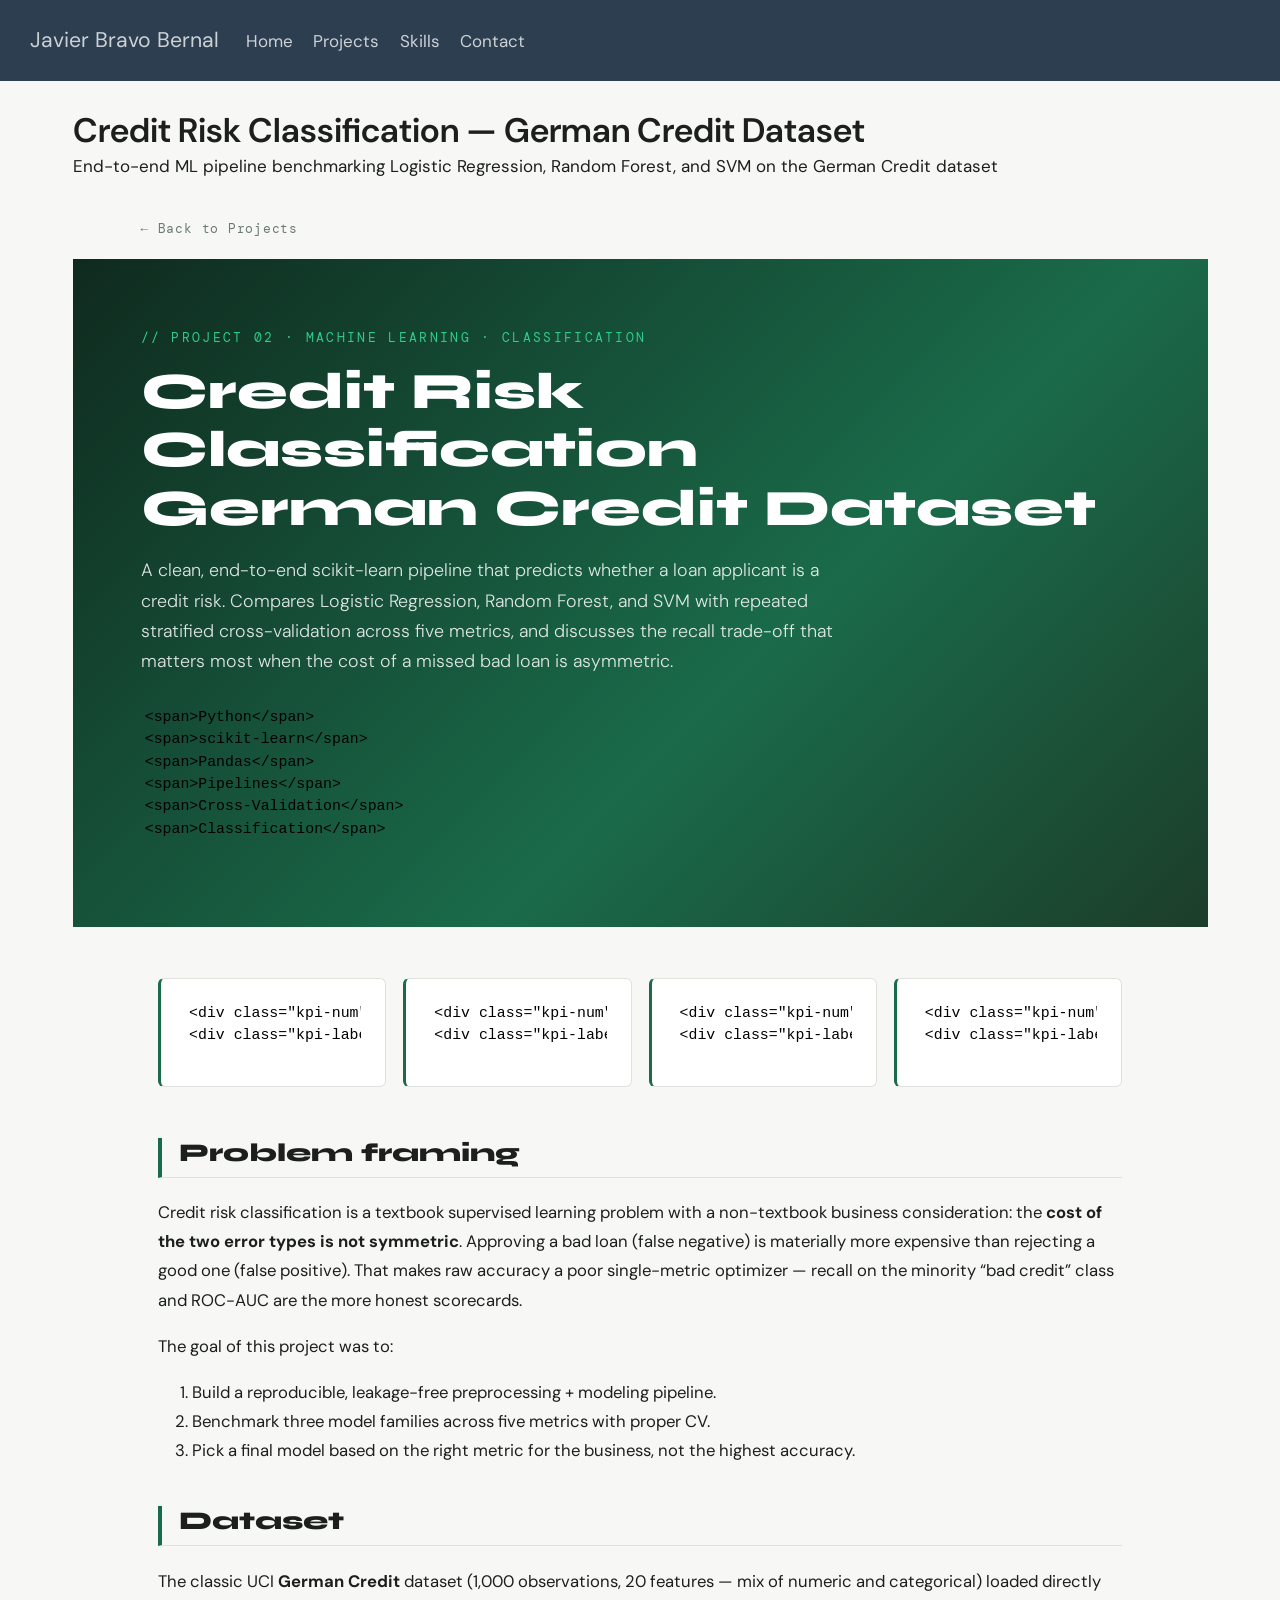
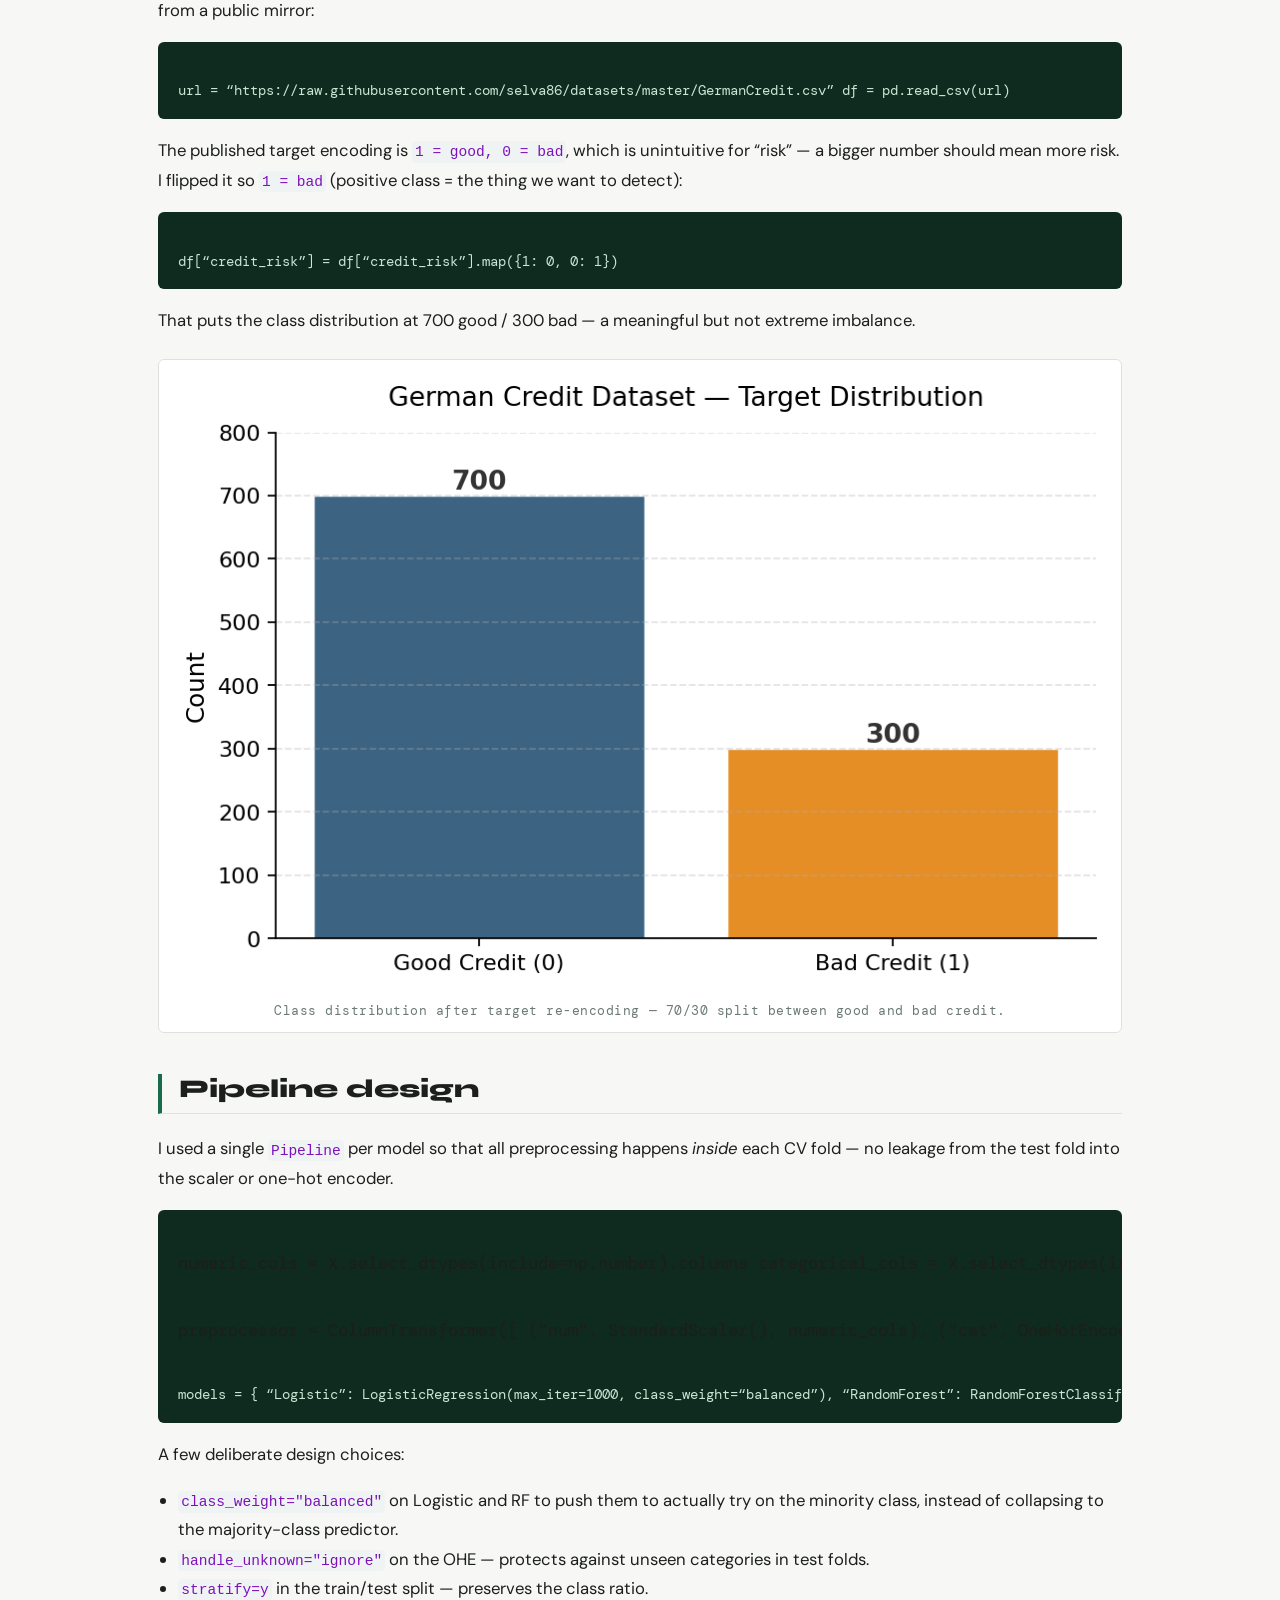
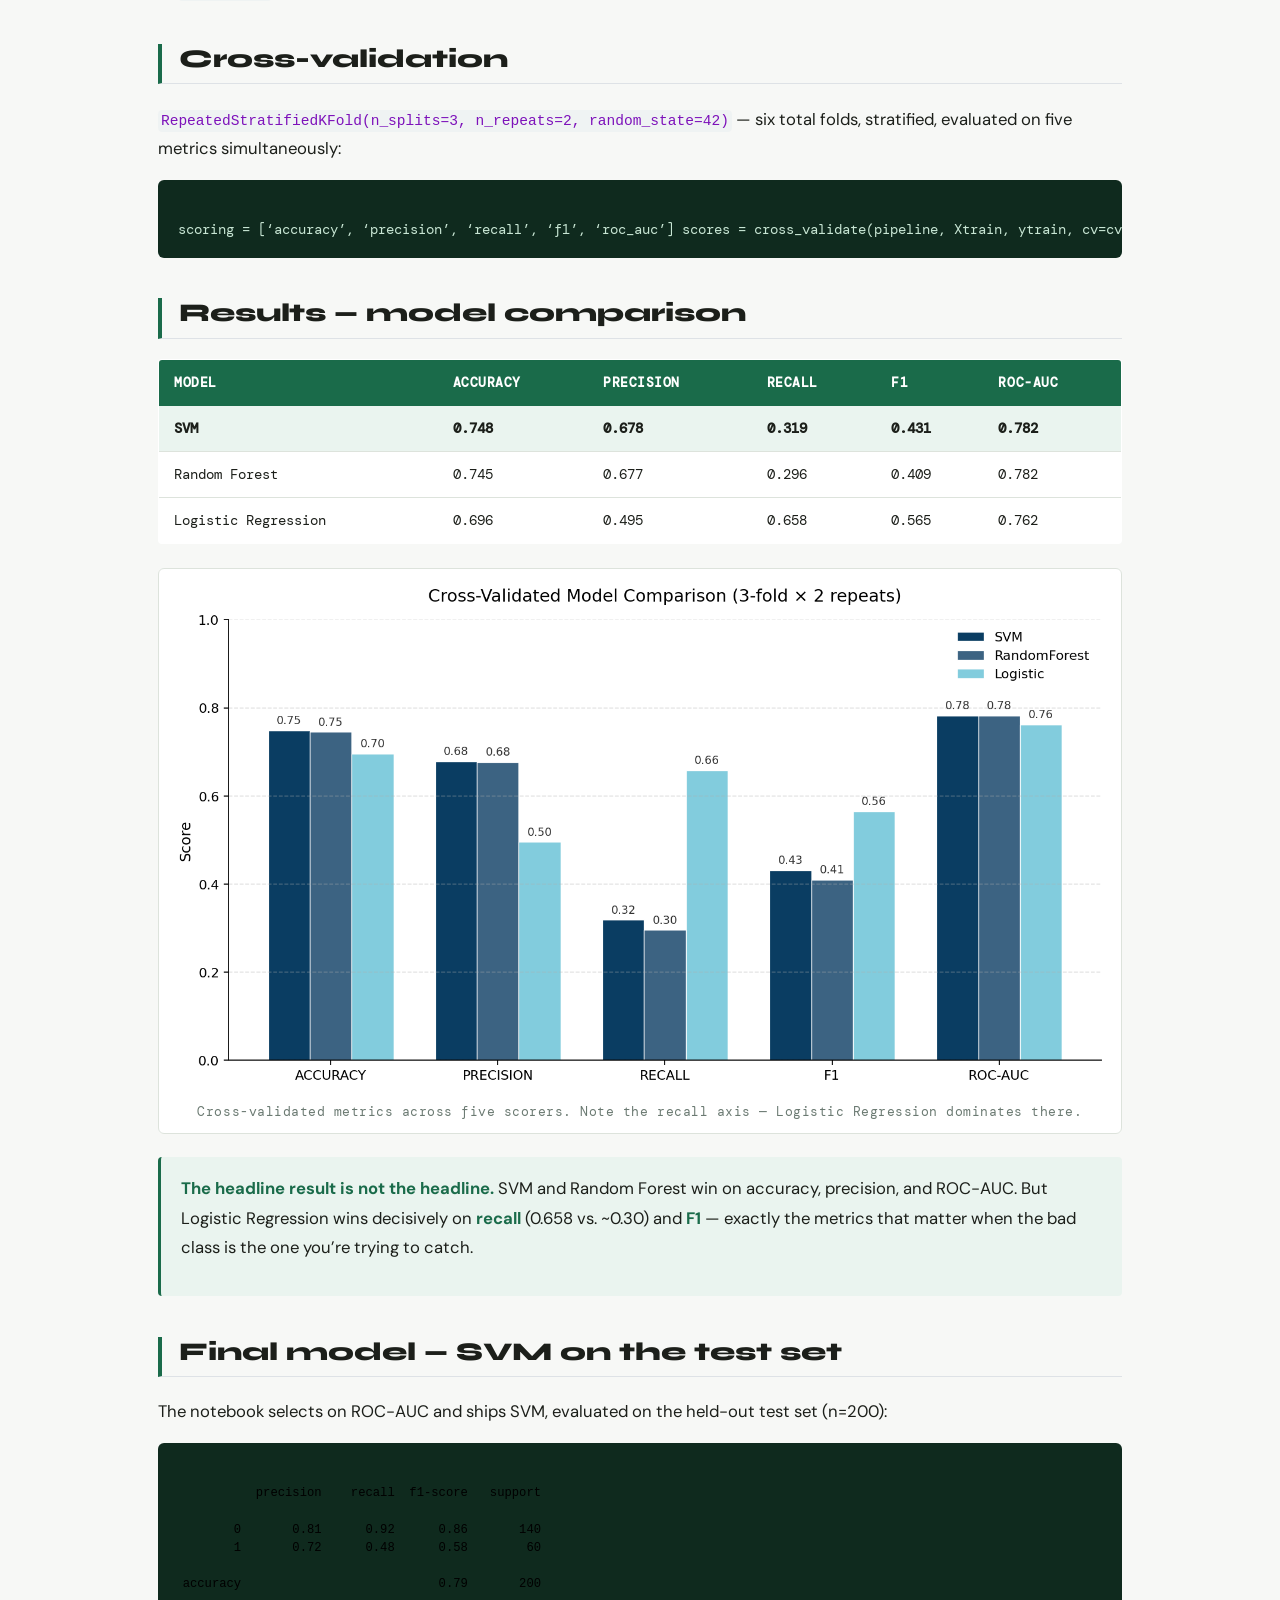
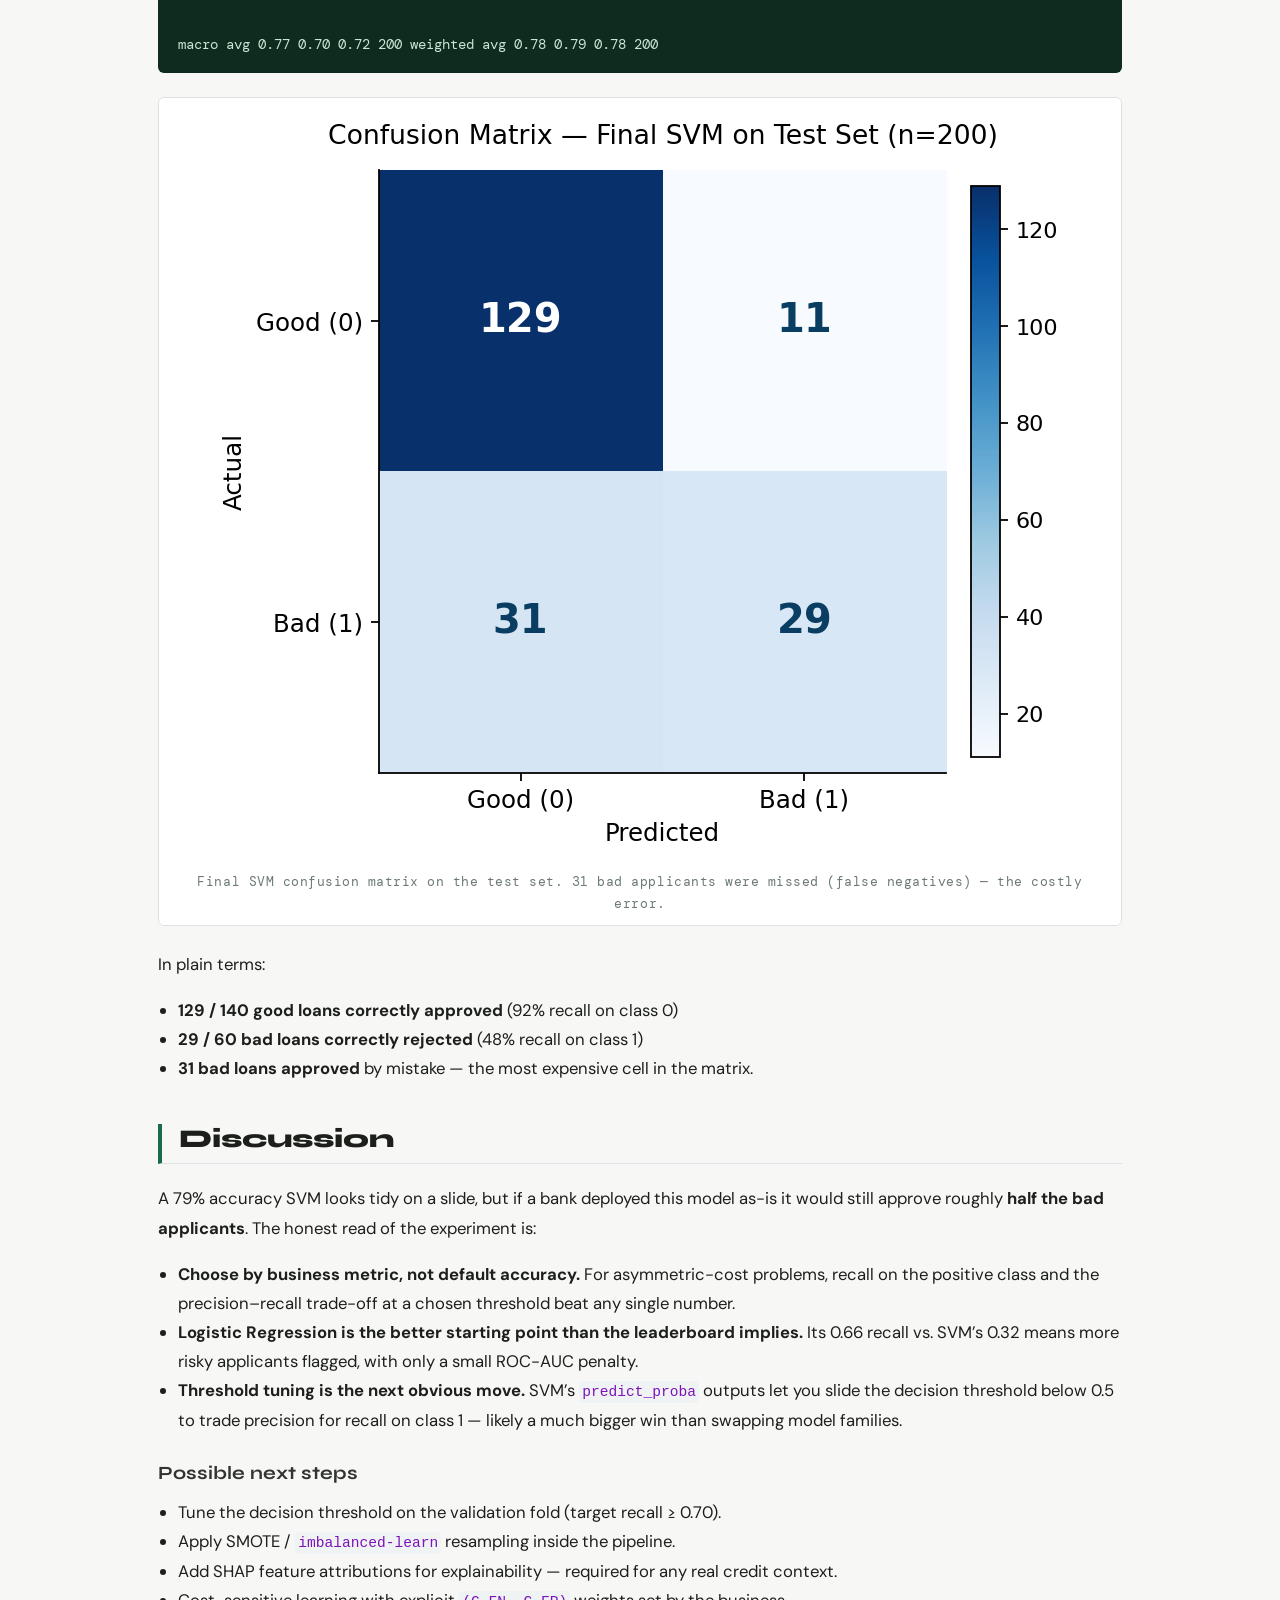
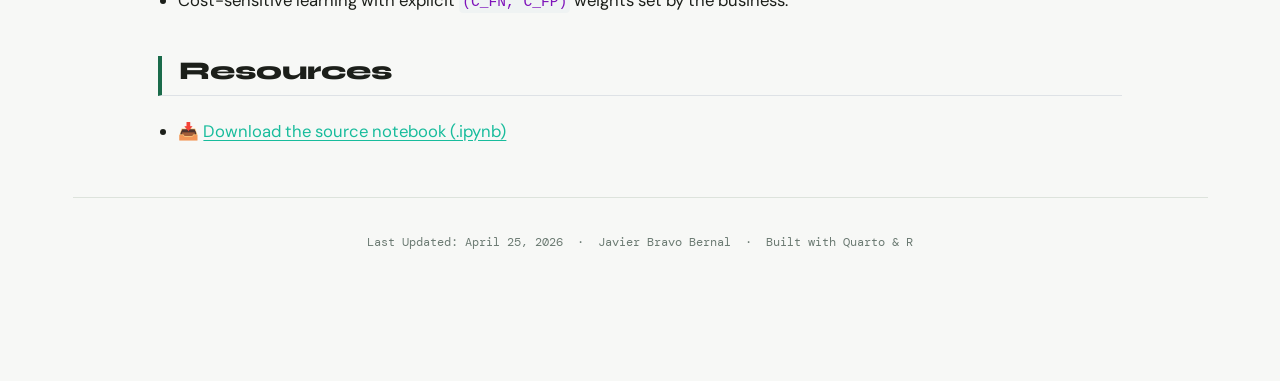
==== docs/projects/credit-risk.html @ 08c863a7 "rendering" ====
<!DOCTYPE html>
<html xmlns="http://www.w3.org/1999/xhtml" lang="en" xml:lang="en"><head>

<meta charset="utf-8">
<meta name="generator" content="quarto-1.8.27">

<meta name="viewport" content="width=device-width, initial-scale=1.0, user-scalable=yes">

<meta name="description" content="End-to-end ML pipeline benchmarking Logistic Regression, Random Forest, and SVM on the German Credit dataset">

<title>Credit Risk Classification — German Credit Dataset – Javier Bravo Bernal</title>
<style>
code{white-space: pre-wrap;}
span.smallcaps{font-variant: small-caps;}
div.columns{display: flex; gap: min(4vw, 1.5em);}
div.column{flex: auto; overflow-x: auto;}
div.hanging-indent{margin-left: 1.5em; text-indent: -1.5em;}
ul.task-list{list-style: none;}
ul.task-list li input[type="checkbox"] {
  width: 0.8em;
  margin: 0 0.8em 0.2em -1em; /* quarto-specific, see https://github.com/quarto-dev/quarto-cli/issues/4556 */ 
  vertical-align: middle;
}
</style>


<script src="../site_libs/quarto-nav/quarto-nav.js"></script>
<script src="../site_libs/quarto-nav/headroom.min.js"></script>
<script src="../site_libs/clipboard/clipboard.min.js"></script>
<script src="../site_libs/quarto-search/autocomplete.umd.js"></script>
<script src="../site_libs/quarto-search/fuse.min.js"></script>
<script src="../site_libs/quarto-search/quarto-search.js"></script>
<meta name="quarto:offset" content="../">
<script src="../site_libs/quarto-html/quarto.js" type="module"></script>
<script src="../site_libs/quarto-html/tabsets/tabsets.js" type="module"></script>
<script src="../site_libs/quarto-html/axe/axe-check.js" type="module"></script>
<script src="../site_libs/quarto-html/popper.min.js"></script>
<script src="../site_libs/quarto-html/tippy.umd.min.js"></script>
<script src="../site_libs/quarto-html/anchor.min.js"></script>
<link href="../site_libs/quarto-html/tippy.css" rel="stylesheet">
<link href="../site_libs/quarto-html/quarto-syntax-highlighting-ed96de9b727972fe78a7b5d16c58bf87.css" rel="stylesheet" id="quarto-text-highlighting-styles">
<script src="../site_libs/bootstrap/bootstrap.min.js"></script>
<link href="../site_libs/bootstrap/bootstrap-icons.css" rel="stylesheet">
<link href="../site_libs/bootstrap/bootstrap-f59cc608e70ce16b384b3e6fc30ca698.min.css" rel="stylesheet" append-hash="true" id="quarto-bootstrap" data-mode="light">
<script id="quarto-search-options" type="application/json">{
  "location": "navbar",
  "copy-button": false,
  "collapse-after": 3,
  "panel-placement": "end",
  "type": "overlay",
  "limit": 50,
  "keyboard-shortcut": [
    "f",
    "/",
    "s"
  ],
  "show-item-context": false,
  "language": {
    "search-no-results-text": "No results",
    "search-matching-documents-text": "matching documents",
    "search-copy-link-title": "Copy link to search",
    "search-hide-matches-text": "Hide additional matches",
    "search-more-match-text": "more match in this document",
    "search-more-matches-text": "more matches in this document",
    "search-clear-button-title": "Clear",
    "search-text-placeholder": "",
    "search-detached-cancel-button-title": "Cancel",
    "search-submit-button-title": "Submit",
    "search-label": "Search"
  }
}</script>


<link rel="stylesheet" href="../styles.css">
</head>

<body class="nav-fixed quarto-light">

<div id="quarto-search-results"></div>
  <header id="quarto-header" class="headroom fixed-top">
    <nav class="navbar navbar-expand-lg " data-bs-theme="dark">
      <div class="navbar-container container-fluid">
      <div class="navbar-brand-container mx-auto">
    <a class="navbar-brand" href="../index.html">
    <span class="navbar-title">Javier Bravo Bernal</span>
    </a>
  </div>
          <button class="navbar-toggler" type="button" data-bs-toggle="collapse" data-bs-target="#navbarCollapse" aria-controls="navbarCollapse" role="menu" aria-expanded="false" aria-label="Toggle navigation" onclick="if (window.quartoToggleHeadroom) { window.quartoToggleHeadroom(); }">
  <span class="navbar-toggler-icon"></span>
</button>
          <div class="collapse navbar-collapse" id="navbarCollapse">
            <ul class="navbar-nav navbar-nav-scroll me-auto">
  <li class="nav-item">
    <a class="nav-link" href="../index.html"> 
<span class="menu-text">Home</span></a>
  </li>  
  <li class="nav-item">
    <a class="nav-link" href="../index.html#projects"> 
<span class="menu-text">Projects</span></a>
  </li>  
  <li class="nav-item">
    <a class="nav-link" href="../index.html#skills"> 
<span class="menu-text">Skills</span></a>
  </li>  
  <li class="nav-item">
    <a class="nav-link" href="../index.html#contact"> 
<span class="menu-text">Contact</span></a>
  </li>  
</ul>
          </div> <!-- /navcollapse -->
            <div class="quarto-navbar-tools">
</div>
      </div> <!-- /container-fluid -->
    </nav>
</header>
<!-- content -->
<div id="quarto-content" class="quarto-container page-columns page-rows-contents page-layout-full page-navbar">
<!-- sidebar -->
<!-- margin-sidebar -->
    <div id="quarto-margin-sidebar" class="sidebar margin-sidebar zindex-bottom">
        
    </div>
<!-- main -->
<main class="content column-page" id="quarto-document-content">

<header id="title-block-header" class="quarto-title-block default">
<div class="quarto-title">
<h1 class="title">Credit Risk Classification — German Credit Dataset</h1>
</div>

<div>
  <div class="description">
    End-to-end ML pipeline benchmarking Logistic Regression, Random Forest, and SVM on the German Credit dataset
  </div>
</div>


<div class="quarto-title-meta column-page">

    
  
    
  </div>
  


</header>


<p><a href="../index.html#projects" class="proj-back">← Back to Projects</a></p>
<div class="proj-hero">
<div class="proj-tag">
// Project 02 · Machine Learning · Classification
</div>
<h1>
Credit Risk Classification<br>German Credit Dataset
</h1>
<p class="proj-lede">
A clean, end-to-end scikit-learn pipeline that predicts whether a loan applicant is a credit risk. Compares Logistic Regression, Random Forest, and SVM with repeated stratified cross-validation across five metrics, and discusses the recall trade-off that matters most when the cost of a missed bad loan is asymmetric.
</p>
<div class="proj-tags">
<pre><code>&lt;span&gt;Python&lt;/span&gt;
&lt;span&gt;scikit-learn&lt;/span&gt;
&lt;span&gt;Pandas&lt;/span&gt;
&lt;span&gt;Pipelines&lt;/span&gt;
&lt;span&gt;Cross-Validation&lt;/span&gt;
&lt;span&gt;Classification&lt;/span&gt;</code></pre>
</div>
</div>
<div class="kpi-row">
<div class="kpi-card">
<pre><code>&lt;div class="kpi-num"&gt;1,000&lt;/div&gt;
&lt;div class="kpi-label"&gt;Loan applications · 70/30 class split&lt;/div&gt;</code></pre>
</div>
<div class="kpi-card">
<pre><code>&lt;div class="kpi-num"&gt;3&lt;/div&gt;
&lt;div class="kpi-label"&gt;Models benchmarked end-to-end&lt;/div&gt;</code></pre>
</div>
<div class="kpi-card">
<pre><code>&lt;div class="kpi-num"&gt;0.782&lt;/div&gt;
&lt;div class="kpi-label"&gt;Best CV ROC-AUC (SVM)&lt;/div&gt;</code></pre>
</div>
<div class="kpi-card">
<pre><code>&lt;div class="kpi-num"&gt;79%&lt;/div&gt;
&lt;div class="kpi-label"&gt;Final test accuracy&lt;/div&gt;</code></pre>
</div>
</div>
<div class="proj-section">
<section id="problem-framing" class="level2">
<h2 class="anchored" data-anchor-id="problem-framing">Problem framing</h2>
<p>Credit risk classification is a textbook supervised learning problem with a non-textbook business consideration: the <strong>cost of the two error types is not symmetric</strong>. Approving a bad loan (false negative) is materially more expensive than rejecting a good one (false positive). That makes raw accuracy a poor single-metric optimizer — recall on the minority “bad credit” class and ROC-AUC are the more honest scorecards.</p>
<p>The goal of this project was to:</p>
<ol type="1">
<li>Build a reproducible, leakage-free preprocessing + modeling pipeline.</li>
<li>Benchmark three model families across five metrics with proper CV.</li>
<li>Pick a final model based on the right metric for the business, not the highest accuracy.</li>
</ol>
</section>
<section id="dataset" class="level2">
<h2 class="anchored" data-anchor-id="dataset">Dataset</h2>
<p>The classic UCI <strong>German Credit</strong> dataset (1,000 observations, 20 features — mix of numeric and categorical) loaded directly from a public mirror:</p>
<div class="code-block">
url = “https://raw.githubusercontent.com/selva86/datasets/master/GermanCredit.csv” df = pd.read_csv(url)
</div>
<p>The published target encoding is <code>1 = good, 0 = bad</code>, which is unintuitive for “risk” — a bigger number should mean more risk. I flipped it so <code>1 = bad</code> (positive class = the thing we want to detect):</p>
<div class="code-block">
df[“credit_risk”] = df[“credit_risk”].map({1: 0, 0: 1})
</div>
<p>That puts the class distribution at 700 good / 300 bad — a meaningful but not extreme imbalance.</p>
<figure class="slide-figure figure">
<img src="assets/credit-risk/target_distribution.png" alt="Target distribution" class="figure-img">
<figcaption>
Class distribution after target re-encoding — 70/30 split between good and bad credit.
</figcaption>
</figure>
</section>
<section id="pipeline-design" class="level2">
<h2 class="anchored" data-anchor-id="pipeline-design">Pipeline design</h2>
<p>I used a single <code>Pipeline</code> per model so that all preprocessing happens <em>inside</em> each CV fold — no leakage from the test fold into the scaler or one-hot encoder.</p>
<div class="code-block">
<p>numeric_cols = X.select_dtypes(include=np.number).columns categorical_cols = X.select_dtypes(include=“object”).columns</p>
<p>preprocessor = ColumnTransformer([ (“num”, StandardScaler(), numeric_cols), (“cat”, OneHotEncoder(handle_unknown=“ignore”), categorical_cols),])</p>
models = { “Logistic”: LogisticRegression(max_iter=1000, class_weight=“balanced”), “RandomForest”: RandomForestClassifier(n_estimators=100, class_weight=“balanced”), “SVM”: SVC(probability=True), }
</div>
<p>A few deliberate design choices:</p>
<ul>
<li><strong><code>class_weight="balanced"</code></strong> on Logistic and RF to push them to actually try on the minority class, instead of collapsing to the majority-class predictor.</li>
<li><strong><code>handle_unknown="ignore"</code></strong> on the OHE — protects against unseen categories in test folds.</li>
<li><strong><code>stratify=y</code></strong> in the train/test split — preserves the class ratio.</li>
</ul>
</section>
<section id="cross-validation" class="level2">
<h2 class="anchored" data-anchor-id="cross-validation">Cross-validation</h2>
<p><code>RepeatedStratifiedKFold(n_splits=3, n_repeats=2, random_state=42)</code> — six total folds, stratified, evaluated on five metrics simultaneously:</p>
<div class="code-block">
scoring = [‘accuracy’, ‘precision’, ‘recall’, ‘f1’, ‘roc_auc’] scores = cross_validate(pipeline, Xtrain, ytrain, cv=cv, scoring=scoring, n_jobs=-1)
</div>
</section>
<section id="results-model-comparison" class="level2">
<h2 class="anchored" data-anchor-id="results-model-comparison">Results — model comparison</h2>
<table class="results-table">
<thead>
<tr>
<th>
Model
</th>
<th>
Accuracy
</th>
<th>
Precision
</th>
<th>
Recall
</th>
<th>
F1
</th>
<th>
ROC-AUC
</th>
</tr>
</thead>
<tbody>
<tr class="best">
<td>
SVM
</td>
<td>
0.748
</td>
<td>
0.678
</td>
<td>
0.319
</td>
<td>
0.431
</td>
<td>
0.782
</td>
</tr>
<tr>
<td>
Random Forest
</td>
<td>
0.745
</td>
<td>
0.677
</td>
<td>
0.296
</td>
<td>
0.409
</td>
<td>
0.782
</td>
</tr>
<tr>
<td>
Logistic Regression
</td>
<td>
0.696
</td>
<td>
0.495
</td>
<td>
0.658
</td>
<td>
0.565
</td>
<td>
0.762
</td>
</tr>
</tbody>
</table>
<figure class="slide-figure figure">
<img src="assets/credit-risk/model_comparison.png" alt="Model comparison bar chart" class="figure-img">
<figcaption>
Cross-validated metrics across five scorers. Note the recall axis — Logistic Regression dominates there.
</figcaption>
</figure>
<div class="callout-box">
<p><strong>The headline result is not the headline.</strong> SVM and Random Forest win on accuracy, precision, and ROC-AUC. But Logistic Regression wins decisively on <strong>recall</strong> (0.658 vs.&nbsp;~0.30) and <strong>F1</strong> — exactly the metrics that matter when the bad class is the one you’re trying to catch.</p>
</div>
</section>
<section id="final-model-svm-on-the-test-set" class="level2">
<h2 class="anchored" data-anchor-id="final-model-svm-on-the-test-set">Final model — SVM on the test set</h2>
<p>The notebook selects on ROC-AUC and ships SVM, evaluated on the held-out test set (n=200):</p>
<div class="code-block">
<pre><code>          precision    recall  f1-score   support

       0       0.81      0.92      0.86       140
       1       0.72      0.48      0.58        60

accuracy                           0.79       200</code></pre>
macro avg 0.77 0.70 0.72 200 weighted avg 0.78 0.79 0.78 200
</div>
<figure class="slide-figure figure">
<img src="assets/credit-risk/confusion_matrix.png" alt="Confusion matrix for SVM final model" class="figure-img">
<figcaption>
Final SVM confusion matrix on the test set. 31 bad applicants were missed (false negatives) — the costly error.
</figcaption>
</figure>
<p>In plain terms:</p>
<ul>
<li><strong>129 / 140 good loans correctly approved</strong> (92% recall on class 0)</li>
<li><strong>29 / 60 bad loans correctly rejected</strong> (48% recall on class 1)</li>
<li><strong>31 bad loans approved</strong> by mistake — the most expensive cell in the matrix.</li>
</ul>
</section>
<section id="discussion" class="level2">
<h2 class="anchored" data-anchor-id="discussion">Discussion</h2>
<p>A 79% accuracy SVM looks tidy on a slide, but if a bank deployed this model as-is it would still approve roughly <strong>half the bad applicants</strong>. The honest read of the experiment is:</p>
<ul>
<li><strong>Choose by business metric, not default accuracy.</strong> For asymmetric-cost problems, recall on the positive class and the precision–recall trade-off at a chosen threshold beat any single number.</li>
<li><strong>Logistic Regression is the better starting point than the leaderboard implies.</strong> Its 0.66 recall vs.&nbsp;SVM’s 0.32 means more risky applicants flagged, with only a small ROC-AUC penalty.</li>
<li><strong>Threshold tuning is the next obvious move.</strong> SVM’s <code>predict_proba</code> outputs let you slide the decision threshold below 0.5 to trade precision for recall on class 1 — likely a much bigger win than swapping model families.</li>
</ul>
<section id="possible-next-steps" class="level3">
<h3 class="anchored" data-anchor-id="possible-next-steps">Possible next steps</h3>
<ul>
<li>Tune the decision threshold on the validation fold (target recall ≥ 0.70).</li>
<li>Apply SMOTE / <code>imbalanced-learn</code> resampling inside the pipeline.</li>
<li>Add SHAP feature attributions for explainability — required for any real credit context.</li>
<li>Cost-sensitive learning with explicit <code>(C_FN, C_FP)</code> weights set by the business.</li>
</ul>
</section>
</section>
<section id="resources" class="level2">
<h2 class="anchored" data-anchor-id="resources">Resources</h2>
<ul>
<li>📥 <a href="../projects/files/creditriskproject.html">Download the source notebook (.ipynb)</a></li>
</ul>
</section>
</div>
<div class="site-footer">
<p>Last Updated: April 25, 2026 &nbsp;·&nbsp; Javier Bravo Bernal &nbsp;·&nbsp; Built with Quarto &amp; R</p>
</div>



</main> <!-- /main -->
<script id="quarto-html-after-body" type="application/javascript">
  window.document.addEventListener("DOMContentLoaded", function (event) {
    const icon = "";
    const anchorJS = new window.AnchorJS();
    anchorJS.options = {
      placement: 'right',
      icon: icon
    };
    anchorJS.add('.anchored');
    const isCodeAnnotation = (el) => {
      for (const clz of el.classList) {
        if (clz.startsWith('code-annotation-')) {                     
          return true;
        }
      }
      return false;
    }
    const onCopySuccess = function(e) {
      // button target
      const button = e.trigger;
      // don't keep focus
      button.blur();
      // flash "checked"
      button.classList.add('code-copy-button-checked');
      var currentTitle = button.getAttribute("title");
      button.setAttribute("title", "Copied!");
      let tooltip;
      if (window.bootstrap) {
        button.setAttribute("data-bs-toggle", "tooltip");
        button.setAttribute("data-bs-placement", "left");
        button.setAttribute("data-bs-title", "Copied!");
        tooltip = new bootstrap.Tooltip(button, 
          { trigger: "manual", 
            customClass: "code-copy-button-tooltip",
            offset: [0, -8]});
        tooltip.show();    
      }
      setTimeout(function() {
        if (tooltip) {
          tooltip.hide();
          button.removeAttribute("data-bs-title");
          button.removeAttribute("data-bs-toggle");
          button.removeAttribute("data-bs-placement");
        }
        button.setAttribute("title", currentTitle);
        button.classList.remove('code-copy-button-checked');
      }, 1000);
      // clear code selection
      e.clearSelection();
    }
    const getTextToCopy = function(trigger) {
      const outerScaffold = trigger.parentElement.cloneNode(true);
      const codeEl = outerScaffold.querySelector('code');
      for (const childEl of codeEl.children) {
        if (isCodeAnnotation(childEl)) {
          childEl.remove();
        }
      }
      return codeEl.innerText;
    }
    const clipboard = new window.ClipboardJS('.code-copy-button:not([data-in-quarto-modal])', {
      text: getTextToCopy
    });
    clipboard.on('success', onCopySuccess);
    if (window.document.getElementById('quarto-embedded-source-code-modal')) {
      const clipboardModal = new window.ClipboardJS('.code-copy-button[data-in-quarto-modal]', {
        text: getTextToCopy,
        container: window.document.getElementById('quarto-embedded-source-code-modal')
      });
      clipboardModal.on('success', onCopySuccess);
    }
      var localhostRegex = new RegExp(/^(?:http|https):\/\/localhost\:?[0-9]*\//);
      var mailtoRegex = new RegExp(/^mailto:/);
        var filterRegex = new RegExp("https:\/\/jalfred259806\.github\.io\/Portfolio\/");
      var isInternal = (href) => {
          return filterRegex.test(href) || localhostRegex.test(href) || mailtoRegex.test(href);
      }
      // Inspect non-navigation links and adorn them if external
     var links = window.document.querySelectorAll('a[href]:not(.nav-link):not(.navbar-brand):not(.toc-action):not(.sidebar-link):not(.sidebar-item-toggle):not(.pagination-link):not(.no-external):not([aria-hidden]):not(.dropdown-item):not(.quarto-navigation-tool):not(.about-link)');
      for (var i=0; i<links.length; i++) {
        const link = links[i];
        if (!isInternal(link.href)) {
          // undo the damage that might have been done by quarto-nav.js in the case of
          // links that we want to consider external
          if (link.dataset.originalHref !== undefined) {
            link.href = link.dataset.originalHref;
          }
        }
      }
    function tippyHover(el, contentFn, onTriggerFn, onUntriggerFn) {
      const config = {
        allowHTML: true,
        maxWidth: 500,
        delay: 100,
        arrow: false,
        appendTo: function(el) {
            return el.parentElement;
        },
        interactive: true,
        interactiveBorder: 10,
        theme: 'quarto',
        placement: 'bottom-start',
      };
      if (contentFn) {
        config.content = contentFn;
      }
      if (onTriggerFn) {
        config.onTrigger = onTriggerFn;
      }
      if (onUntriggerFn) {
        config.onUntrigger = onUntriggerFn;
      }
      window.tippy(el, config); 
    }
    const noterefs = window.document.querySelectorAll('a[role="doc-noteref"]');
    for (var i=0; i<noterefs.length; i++) {
      const ref = noterefs[i];
      tippyHover(ref, function() {
        // use id or data attribute instead here
        let href = ref.getAttribute('data-footnote-href') || ref.getAttribute('href');
        try { href = new URL(href).hash; } catch {}
        const id = href.replace(/^#\/?/, "");
        const note = window.document.getElementById(id);
        if (note) {
          return note.innerHTML;
        } else {
          return "";
        }
      });
    }
    const xrefs = window.document.querySelectorAll('a.quarto-xref');
    const processXRef = (id, note) => {
      // Strip column container classes
      const stripColumnClz = (el) => {
        el.classList.remove("page-full", "page-columns");
        if (el.children) {
          for (const child of el.children) {
            stripColumnClz(child);
          }
        }
      }
      stripColumnClz(note)
      if (id === null || id.startsWith('sec-')) {
        // Special case sections, only their first couple elements
        const container = document.createElement("div");
        if (note.children && note.children.length > 2) {
          container.appendChild(note.children[0].cloneNode(true));
          for (let i = 1; i < note.children.length; i++) {
            const child = note.children[i];
            if (child.tagName === "P" && child.innerText === "") {
              continue;
            } else {
              container.appendChild(child.cloneNode(true));
              break;
            }
          }
          if (window.Quarto?.typesetMath) {
            window.Quarto.typesetMath(container);
          }
          return container.innerHTML
        } else {
          if (window.Quarto?.typesetMath) {
            window.Quarto.typesetMath(note);
          }
          return note.innerHTML;
        }
      } else {
        // Remove any anchor links if they are present
        const anchorLink = note.querySelector('a.anchorjs-link');
        if (anchorLink) {
          anchorLink.remove();
        }
        if (window.Quarto?.typesetMath) {
          window.Quarto.typesetMath(note);
        }
        if (note.classList.contains("callout")) {
          return note.outerHTML;
        } else {
          return note.innerHTML;
        }
      }
    }
    for (var i=0; i<xrefs.length; i++) {
      const xref = xrefs[i];
      tippyHover(xref, undefined, function(instance) {
        instance.disable();
        let url = xref.getAttribute('href');
        let hash = undefined; 
        if (url.startsWith('#')) {
          hash = url;
        } else {
          try { hash = new URL(url).hash; } catch {}
        }
        if (hash) {
          const id = hash.replace(/^#\/?/, "");
          const note = window.document.getElementById(id);
          if (note !== null) {
            try {
              const html = processXRef(id, note.cloneNode(true));
              instance.setContent(html);
            } finally {
              instance.enable();
              instance.show();
            }
          } else {
            // See if we can fetch this
            fetch(url.split('#')[0])
            .then(res => res.text())
            .then(html => {
              const parser = new DOMParser();
              const htmlDoc = parser.parseFromString(html, "text/html");
              const note = htmlDoc.getElementById(id);
              if (note !== null) {
                const html = processXRef(id, note);
                instance.setContent(html);
              } 
            }).finally(() => {
              instance.enable();
              instance.show();
            });
          }
        } else {
          // See if we can fetch a full url (with no hash to target)
          // This is a special case and we should probably do some content thinning / targeting
          fetch(url)
          .then(res => res.text())
          .then(html => {
            const parser = new DOMParser();
            const htmlDoc = parser.parseFromString(html, "text/html");
            const note = htmlDoc.querySelector('main.content');
            if (note !== null) {
              // This should only happen for chapter cross references
              // (since there is no id in the URL)
              // remove the first header
              if (note.children.length > 0 && note.children[0].tagName === "HEADER") {
                note.children[0].remove();
              }
              const html = processXRef(null, note);
              instance.setContent(html);
            } 
          }).finally(() => {
            instance.enable();
            instance.show();
          });
        }
      }, function(instance) {
      });
    }
        let selectedAnnoteEl;
        const selectorForAnnotation = ( cell, annotation) => {
          let cellAttr = 'data-code-cell="' + cell + '"';
          let lineAttr = 'data-code-annotation="' +  annotation + '"';
          const selector = 'span[' + cellAttr + '][' + lineAttr + ']';
          return selector;
        }
        const selectCodeLines = (annoteEl) => {
          const doc = window.document;
          const targetCell = annoteEl.getAttribute("data-target-cell");
          const targetAnnotation = annoteEl.getAttribute("data-target-annotation");
          const annoteSpan = window.document.querySelector(selectorForAnnotation(targetCell, targetAnnotation));
          const lines = annoteSpan.getAttribute("data-code-lines").split(",");
          const lineIds = lines.map((line) => {
            return targetCell + "-" + line;
          })
          let top = null;
          let height = null;
          let parent = null;
          if (lineIds.length > 0) {
              //compute the position of the single el (top and bottom and make a div)
              const el = window.document.getElementById(lineIds[0]);
              top = el.offsetTop;
              height = el.offsetHeight;
              parent = el.parentElement.parentElement;
            if (lineIds.length > 1) {
              const lastEl = window.document.getElementById(lineIds[lineIds.length - 1]);
              const bottom = lastEl.offsetTop + lastEl.offsetHeight;
              height = bottom - top;
            }
            if (top !== null && height !== null && parent !== null) {
              // cook up a div (if necessary) and position it 
              let div = window.document.getElementById("code-annotation-line-highlight");
              if (div === null) {
                div = window.document.createElement("div");
                div.setAttribute("id", "code-annotation-line-highlight");
                div.style.position = 'absolute';
                parent.appendChild(div);
              }
              div.style.top = top - 2 + "px";
              div.style.height = height + 4 + "px";
              div.style.left = 0;
              let gutterDiv = window.document.getElementById("code-annotation-line-highlight-gutter");
              if (gutterDiv === null) {
                gutterDiv = window.document.createElement("div");
                gutterDiv.setAttribute("id", "code-annotation-line-highlight-gutter");
                gutterDiv.style.position = 'absolute';
                const codeCell = window.document.getElementById(targetCell);
                const gutter = codeCell.querySelector('.code-annotation-gutter');
                gutter.appendChild(gutterDiv);
              }
              gutterDiv.style.top = top - 2 + "px";
              gutterDiv.style.height = height + 4 + "px";
            }
            selectedAnnoteEl = annoteEl;
          }
        };
        const unselectCodeLines = () => {
          const elementsIds = ["code-annotation-line-highlight", "code-annotation-line-highlight-gutter"];
          elementsIds.forEach((elId) => {
            const div = window.document.getElementById(elId);
            if (div) {
              div.remove();
            }
          });
          selectedAnnoteEl = undefined;
        };
          // Handle positioning of the toggle
      window.addEventListener(
        "resize",
        throttle(() => {
          elRect = undefined;
          if (selectedAnnoteEl) {
            selectCodeLines(selectedAnnoteEl);
          }
        }, 10)
      );
      function throttle(fn, ms) {
      let throttle = false;
      let timer;
        return (...args) => {
          if(!throttle) { // first call gets through
              fn.apply(this, args);
              throttle = true;
          } else { // all the others get throttled
              if(timer) clearTimeout(timer); // cancel #2
              timer = setTimeout(() => {
                fn.apply(this, args);
                timer = throttle = false;
              }, ms);
          }
        };
      }
        // Attach click handler to the DT
        const annoteDls = window.document.querySelectorAll('dt[data-target-cell]');
        for (const annoteDlNode of annoteDls) {
          annoteDlNode.addEventListener('click', (event) => {
            const clickedEl = event.target;
            if (clickedEl !== selectedAnnoteEl) {
              unselectCodeLines();
              const activeEl = window.document.querySelector('dt[data-target-cell].code-annotation-active');
              if (activeEl) {
                activeEl.classList.remove('code-annotation-active');
              }
              selectCodeLines(clickedEl);
              clickedEl.classList.add('code-annotation-active');
            } else {
              // Unselect the line
              unselectCodeLines();
              clickedEl.classList.remove('code-annotation-active');
            }
          });
        }
    const findCites = (el) => {
      const parentEl = el.parentElement;
      if (parentEl) {
        const cites = parentEl.dataset.cites;
        if (cites) {
          return {
            el,
            cites: cites.split(' ')
          };
        } else {
          return findCites(el.parentElement)
        }
      } else {
        return undefined;
      }
    };
    var bibliorefs = window.document.querySelectorAll('a[role="doc-biblioref"]');
    for (var i=0; i<bibliorefs.length; i++) {
      const ref = bibliorefs[i];
      const citeInfo = findCites(ref);
      if (citeInfo) {
        tippyHover(citeInfo.el, function() {
          var popup = window.document.createElement('div');
          citeInfo.cites.forEach(function(cite) {
            var citeDiv = window.document.createElement('div');
            citeDiv.classList.add('hanging-indent');
            citeDiv.classList.add('csl-entry');
            var biblioDiv = window.document.getElementById('ref-' + cite);
            if (biblioDiv) {
              citeDiv.innerHTML = biblioDiv.innerHTML;
            }
            popup.appendChild(citeDiv);
          });
          return popup.innerHTML;
        });
      }
    }
  });
  </script>
</div> <!-- /content -->




</body></html>
---- docs/site_libs/quarto-html/tippy.css ----
.tippy-box[data-animation=fade][data-state=hidden]{opacity:0}[data-tippy-root]{max-width:calc(100vw - 10px)}.tippy-box{position:relative;background-color:#333;color:#fff;border-radius:4px;font-size:14px;line-height:1.4;white-space:normal;outline:0;transition-property:transform,visibility,opacity}.tippy-box[data-placement^=top]>.tippy-arrow{bottom:0}.tippy-box[data-placement^=top]>.tippy-arrow:before{bottom:-7px;left:0;border-width:8px 8px 0;border-top-color:initial;transform-origin:center top}.tippy-box[data-placement^=bottom]>.tippy-arrow{top:0}.tippy-box[data-placement^=bottom]>.tippy-arrow:before{top:-7px;left:0;border-width:0 8px 8px;border-bottom-color:initial;transform-origin:center bottom}.tippy-box[data-placement^=left]>.tippy-arrow{right:0}.tippy-box[data-placement^=left]>.tippy-arrow:before{border-width:8px 0 8px 8px;border-left-color:initial;right:-7px;transform-origin:center left}.tippy-box[data-placement^=right]>.tippy-arrow{left:0}.tippy-box[data-placement^=right]>.tippy-arrow:before{left:-7px;border-width:8px 8px 8px 0;border-right-color:initial;transform-origin:center right}.tippy-box[data-inertia][data-state=visible]{transition-timing-function:cubic-bezier(.54,1.5,.38,1.11)}.tippy-arrow{width:16px;height:16px;color:#333}.tippy-arrow:before{content:"";position:absolute;border-color:transparent;border-style:solid}.tippy-content{position:relative;padding:5px 9px;z-index:1}
---- docs/styles.css ----
/* ============================================================
   JAVIER BRAVO BERNAL – Portfolio Styles
   ============================================================ */

@import url('https://fonts.googleapis.com/css2?family=DM+Mono:wght@400;500&family=Syne:wght@400;600;700;800&family=DM+Sans:ital,wght@0,300;0,400;0,500;1,300&display=swap');

:root {
  --accent:    #1a6b4a;
  --accent-lt: #2ecc8a;
  --bg:        #f7f8f6;
  --card-bg:   #ffffff;
  --text:      #1c1f1a;
  --muted:     #6b7a72;
  --border:    #dde3dc;
  --mono:      'DM Mono', monospace;
  --display:   'Syne', sans-serif;
  --body:      'DM Sans', sans-serif;
}

body {
  font-family: var(--body);
  background-color: var(--bg);
  color: var(--text);
  line-height: 1.7;
}

/* ── HERO ─────────────────────────────────────────────────── */
.hero {
  display: grid;
  grid-template-columns: 1.6fr 1fr;
  gap: 3rem;
  align-items: center;
  padding: 5rem 4rem 4rem;
  background: linear-gradient(135deg, #0f2a1e 0%, #1a6b4a 60%, #1c3d2a 100%);
  color: #fff;
  position: relative;
  overflow: hidden;
}
.hero::before {
  content: '';
  position: absolute;
  top: -80px; right: -80px;
  width: 420px; height: 420px;
  border-radius: 50%;
  border: 60px solid rgba(46,204,138,.1);
  pointer-events: none;
}
.hero-label {
  font-family: var(--mono);
  font-size: .76rem;
  letter-spacing: .18em;
  color: var(--accent-lt);
  text-transform: uppercase;
  margin-bottom: .6rem;
}
.hero h1 {
  font-family: var(--display);
  font-weight: 800;
  font-size: clamp(2.2rem, 5vw, 3.4rem);
  line-height: 1.1;
  margin: 0 0 1rem;
  color: #fff;
  border: none;
}
.hero-subtitle {
  font-size: 1rem;
  color: rgba(255,255,255,.8);
  font-weight: 300;
  margin-bottom: 1.8rem;
  max-width: 480px;
}
.hero-cta { display: flex; gap: 1rem; flex-wrap: wrap; }
.btn-primary {
  background: var(--accent-lt);
  color: #0f2a1e;
  font-family: var(--display);
  font-weight: 700;
  font-size: .88rem;
  padding: .7rem 1.6rem;
  border-radius: 4px;
  text-decoration: none;
  transition: opacity .2s;
}
.btn-primary:hover { opacity: .85; color: #0f2a1e; }
.btn-ghost {
  border: 1px solid rgba(255,255,255,.4);
  color: #fff;
  font-family: var(--display);
  font-weight: 600;
  font-size: .88rem;
  padding: .7rem 1.6rem;
  border-radius: 4px;
  text-decoration: none;
  transition: background .2s;
}
.btn-ghost:hover { background: rgba(255,255,255,.1); color: #fff; }

.hero-stats { display: flex; flex-direction: column; gap: 1.2rem; }
.stat-card {
  background: rgba(255,255,255,.08);
  border: 1px solid rgba(255,255,255,.15);
  border-radius: 8px;
  padding: 1.1rem 1.4rem;
  backdrop-filter: blur(6px);
}
.stat-num {
  font-family: var(--display);
  font-size: 1.9rem;
  font-weight: 800;
  color: var(--accent-lt);
}
.stat-label {
  font-size: .78rem;
  color: rgba(255,255,255,.7);
  font-family: var(--mono);
  letter-spacing: .06em;
}

/* ── SECTIONS ─────────────────────────────────────────────── */
.section { padding: 4rem; max-width: 1100px; margin: 0 auto; }
.section-tag {
  font-family: var(--mono);
  font-size: .72rem;
  letter-spacing: .18em;
  color: var(--accent);
  text-transform: uppercase;
  margin-bottom: .4rem;
}
.section-title {
  font-family: var(--display);
  font-size: 2rem;
  font-weight: 800;
  color: var(--text);
  margin-bottom: 2rem;
  border-left: 4px solid var(--accent);
  padding-left: 1rem;
}

/* ── ABOUT ────────────────────────────────────────────────── */
.about-grid {
  display: grid;
  grid-template-columns: 2fr 1fr;
  gap: 3rem;
  align-items: start;
}
.about-text p { font-size: 1rem; color: var(--muted); margin-bottom: 1rem; }
.about-text strong { color: var(--text); }
.highlight-box {
  background: var(--accent);
  color: #fff;
  border-radius: 8px;
  padding: 1.6rem;
}
.highlight-box h4 {
  font-family: var(--display);
  font-size: 1rem;
  font-weight: 700;
  margin-bottom: .8rem;
  color: var(--accent-lt);
}
.highlight-box ul { list-style: none; padding: 0; margin: 0; }
.highlight-box ul li {
  font-family: var(--mono);
  font-size: .8rem;
  padding: .35rem 0;
  border-bottom: 1px solid rgba(255,255,255,.15);
  color: rgba(255,255,255,.9);
}
.highlight-box ul li:last-child { border-bottom: none; }

/* ── SKILLS ───────────────────────────────────────────────── */
.skills-grid {
  display: grid;
  grid-template-columns: repeat(auto-fit, minmax(210px, 1fr));
  gap: 1.4rem;
}
.skill-group {
  background: var(--card-bg);
  border: 1px solid var(--border);
  border-radius: 8px;
  padding: 1.4rem;
  border-top: 3px solid var(--accent);
}
.skill-group h4 {
  font-family: var(--display);
  font-size: .85rem;
  font-weight: 700;
  color: var(--accent);
  text-transform: uppercase;
  letter-spacing: .08em;
  margin-bottom: .9rem;
}
.skill-tag {
  display: inline-block;
  background: #eaf4ef;
  color: var(--accent);
  font-family: var(--mono);
  font-size: .73rem;
  padding: .22rem .6rem;
  border-radius: 3px;
  margin: .22rem .2rem .22rem 0;
}

/* ── PROJECTS ─────────────────────────────────────────────── */
.projects-grid {
  display: grid;
  grid-template-columns: repeat(auto-fit, minmax(280px, 1fr));
  gap: 1.8rem;
}
.project-card {
  background: var(--card-bg);
  border: 1px solid var(--border);
  border-radius: 8px;
  padding: 1.8rem;
  display: flex;
  flex-direction: column;
  transition: box-shadow .2s, transform .2s;
}
.project-card:hover {
  box-shadow: 0 8px 28px rgba(26,107,74,.12);
  transform: translateY(-3px);
}
.project-num {
  font-family: var(--mono);
  font-size: .7rem;
  color: var(--accent-lt);
  letter-spacing: .12em;
  margin-bottom: .5rem;
}
.project-card h3 {
  font-family: var(--display);
  font-weight: 700;
  font-size: 1.05rem;
  color: var(--text);
  margin-bottom: .6rem;
}
.project-card p { font-size: .9rem; color: var(--muted); flex-grow: 1; margin-bottom: 1rem; }
.project-tags { display: flex; flex-wrap: wrap; gap: .35rem; }
.project-tag {
  font-family: var(--mono);
  font-size: .68rem;
  background: #f0f4f2;
  color: var(--muted);
  padding: .18rem .55rem;
  border-radius: 3px;
  border: 1px solid var(--border);
}
.project-link {
  font-family: var(--display);
  font-size: .82rem;
  font-weight: 700;
  color: var(--accent);
  text-decoration: none;
  margin-top: 1rem;
  display: inline-flex;
  align-items: center;
  gap: .3rem;
}
.project-link:hover { color: var(--accent-lt); }
.badge-coming {
  font-family: var(--mono);
  font-size: .68rem;
  background: #f5f0e8;
  color: #9a7d3a;
  border: 1px solid #e5d9b6;
  padding: .18rem .55rem;
  border-radius: 3px;
  margin-top: 1rem;
  display: inline-block;
}

/* ── EXPERIENCE ───────────────────────────────────────────── */
.timeline { position: relative; padding-left: 2rem; }
.timeline::before {
  content: '';
  position: absolute;
  left: 0; top: 6px; bottom: 0;
  width: 2px;
  background: var(--border);
}
.timeline-item { position: relative; margin-bottom: 2.4rem; }
.timeline-item::before {
  content: '';
  position: absolute;
  left: -2.37rem; top: 5px;
  width: 12px; height: 12px;
  border-radius: 50%;
  background: var(--accent);
  border: 2px solid var(--bg);
}
.tl-meta {
  font-family: var(--mono);
  font-size: .73rem;
  color: var(--accent);
  letter-spacing: .08em;
  margin-bottom: .3rem;
}
.timeline-item h4 {
  font-family: var(--display);
  font-weight: 700;
  font-size: 1rem;
  color: var(--text);
  margin-bottom: .2rem;
}
.tl-company { font-size: .88rem; color: var(--muted); margin-bottom: .6rem; }
.timeline-item ul { margin: 0; padding-left: 1.2rem; }
.timeline-item ul li { font-size: .88rem; color: var(--muted); margin-bottom: .3rem; }

/* ── CONTACT ──────────────────────────────────────────────── */
.contact-bar {
  background: linear-gradient(135deg, #0f2a1e 0%, #1a6b4a 100%);
  color: #fff;
  border-radius: 12px;
  padding: 3rem;
  display: flex;
  justify-content: space-between;
  align-items: center;
  flex-wrap: wrap;
  gap: 2rem;
}
.contact-bar h3 {
  font-family: var(--display);
  font-size: 1.5rem;
  font-weight: 800;
  color: #fff;
  margin-bottom: .4rem;
}
.contact-bar p { color: rgba(255,255,255,.7); font-size: .95rem; margin: 0; }
.contact-links { display: flex; flex-direction: column; gap: .8rem; }
.contact-link {
  display: flex;
  align-items: center;
  gap: .6rem;
  color: rgba(255,255,255,.9);
  text-decoration: none;
  font-size: .88rem;
  transition: color .2s;
}
.contact-link:hover { color: var(--accent-lt); }
.contact-icon {
  font-family: var(--mono);
  font-size: .68rem;
  background: rgba(255,255,255,.12);
  padding: .22rem .5rem;
  border-radius: 3px;
  letter-spacing: .06em;
}

/* ── FOOTER ───────────────────────────────────────────────── */
.site-footer {
  text-align: center;
  padding: 2rem;
  font-family: var(--mono);
  font-size: .73rem;
  color: var(--muted);
  border-top: 1px solid var(--border);
  margin-top: 2rem;
}

/* ── PROJECT WRITE-UP PAGES ───────────────────────────────── */
.proj-back {
  display: inline-block;
  font-family: var(--mono);
  font-size: .75rem;
  color: var(--muted);
  text-decoration: none;
  margin: 1.2rem 0 0 4rem;
  letter-spacing: .06em;
}
.proj-back:hover { color: var(--accent); }

.proj-hero {
  background: linear-gradient(135deg, #0f2a1e 0%, #1a6b4a 60%, #1c3d2a 100%);
  color: #fff;
  padding: 4rem;
  margin: 0 0 3rem;
}
.proj-hero .proj-tag {
  font-family: var(--mono);
  font-size: .76rem;
  letter-spacing: .18em;
  color: var(--accent-lt);
  text-transform: uppercase;
  margin-bottom: .8rem;
}
.proj-hero h1 {
  font-family: var(--display);
  font-size: clamp(2rem, 4.5vw, 3rem);
  font-weight: 800;
  line-height: 1.15;
  color: #fff;
  margin: 0 0 1rem;
  border: none;
}
.proj-hero .proj-lede {
  font-size: 1.05rem;
  color: rgba(255,255,255,.85);
  font-weight: 300;
  max-width: 720px;
  margin-bottom: 1.6rem;
}
.proj-hero .proj-tags { display: flex; flex-wrap: wrap; gap: .4rem; }
.proj-hero .proj-tags span {
  font-family: var(--mono);
  font-size: .72rem;
  background: rgba(255,255,255,.12);
  border: 1px solid rgba(255,255,255,.2);
  color: #fff;
  padding: .25rem .65rem;
  border-radius: 3px;
}

.kpi-row {
  display: grid;
  grid-template-columns: repeat(auto-fit, minmax(180px, 1fr));
  gap: 1rem;
  max-width: 1100px;
  margin: 0 auto 3rem;
  padding: 0 4rem;
}
.kpi-card {
  background: var(--card-bg);
  border: 1px solid var(--border);
  border-left: 3px solid var(--accent);
  border-radius: 6px;
  padding: 1.2rem 1.4rem;
}
.kpi-num {
  font-family: var(--display);
  font-size: 1.7rem;
  font-weight: 800;
  color: var(--accent);
  line-height: 1.1;
}
.kpi-label {
  font-family: var(--mono);
  font-size: .72rem;
  color: var(--muted);
  letter-spacing: .06em;
  text-transform: uppercase;
  margin-top: .4rem;
}

.proj-section {
  max-width: 1100px;
  margin: 0 auto 3rem;
  padding: 0 4rem;
}
.proj-section h2 {
  font-family: var(--display);
  font-size: 1.5rem;
  font-weight: 800;
  color: var(--text);
  border-left: 4px solid var(--accent);
  padding-left: 1rem;
  margin-bottom: 1.2rem;
  margin-top: 2.4rem;
}
.proj-section h3 {
  font-family: var(--display);
  font-size: 1.1rem;
  font-weight: 700;
  color: var(--text);
  margin: 1.6rem 0 .8rem;
}
.proj-section p, .proj-section li {
  font-size: .98rem;
  color: var(--text);
  line-height: 1.75;
}
.proj-section ul { padding-left: 1.2rem; }

.callout-box {
  background: #eaf4ef;
  border-left: 3px solid var(--accent);
  border-radius: 4px;
  padding: 1rem 1.2rem;
  margin: 1.4rem 0;
  font-size: .95rem;
  color: var(--text);
}
.callout-box strong { color: var(--accent); }

.slide-figure {
  background: var(--card-bg);
  border: 1px solid var(--border);
  border-radius: 6px;
  padding: .6rem;
  margin: 1.4rem 0;
  text-align: center;
}
.slide-figure img {
  max-width: 100%;
  height: auto;
  border-radius: 4px;
  display: block;
  margin: 0 auto;
}
.slide-figure figcaption {
  font-family: var(--mono);
  font-size: .75rem;
  color: var(--muted);
  margin-top: .6rem;
  letter-spacing: .04em;
}

.results-table {
  width: 100%;
  border-collapse: collapse;
  font-family: var(--mono);
  font-size: .85rem;
  margin: 1.2rem 0;
  background: var(--card-bg);
  border: 1px solid var(--border);
  border-radius: 4px;
  overflow: hidden;
}
.results-table th {
  background: var(--accent);
  color: #fff;
  text-align: left;
  padding: .7rem .9rem;
  font-weight: 600;
  letter-spacing: .04em;
  font-size: .78rem;
  text-transform: uppercase;
}
.results-table td {
  padding: .6rem .9rem;
  border-bottom: 1px solid var(--border);
  color: var(--text);
}
.results-table tr.best td { background: #eaf4ef; font-weight: 600; }

.code-block {
  background: #0f2a1e;
  color: #c8e6d4;
  font-family: var(--mono);
  font-size: .82rem;
  padding: 1rem 1.2rem;
  border-radius: 6px;
  overflow-x: auto;
  line-height: 1.55;
  margin: 1rem 0;
  white-space: pre;
}

/* ── RESPONSIVE ───────────────────────────────────────────── */
@media (max-width: 768px) {
  .hero { grid-template-columns: 1fr; padding: 3rem 1.5rem; }
  .hero-stats { flex-direction: row; flex-wrap: wrap; }
  .stat-card { flex: 1 1 120px; }
  .about-grid { grid-template-columns: 1fr; }
  .section { padding: 3rem 1.5rem; }
  .contact-bar { flex-direction: column; text-align: center; }
  .proj-hero { padding: 3rem 1.5rem; }
  .proj-section, .kpi-row { padding: 0 1.5rem; }
  .proj-back { margin-left: 1.5rem; }
}
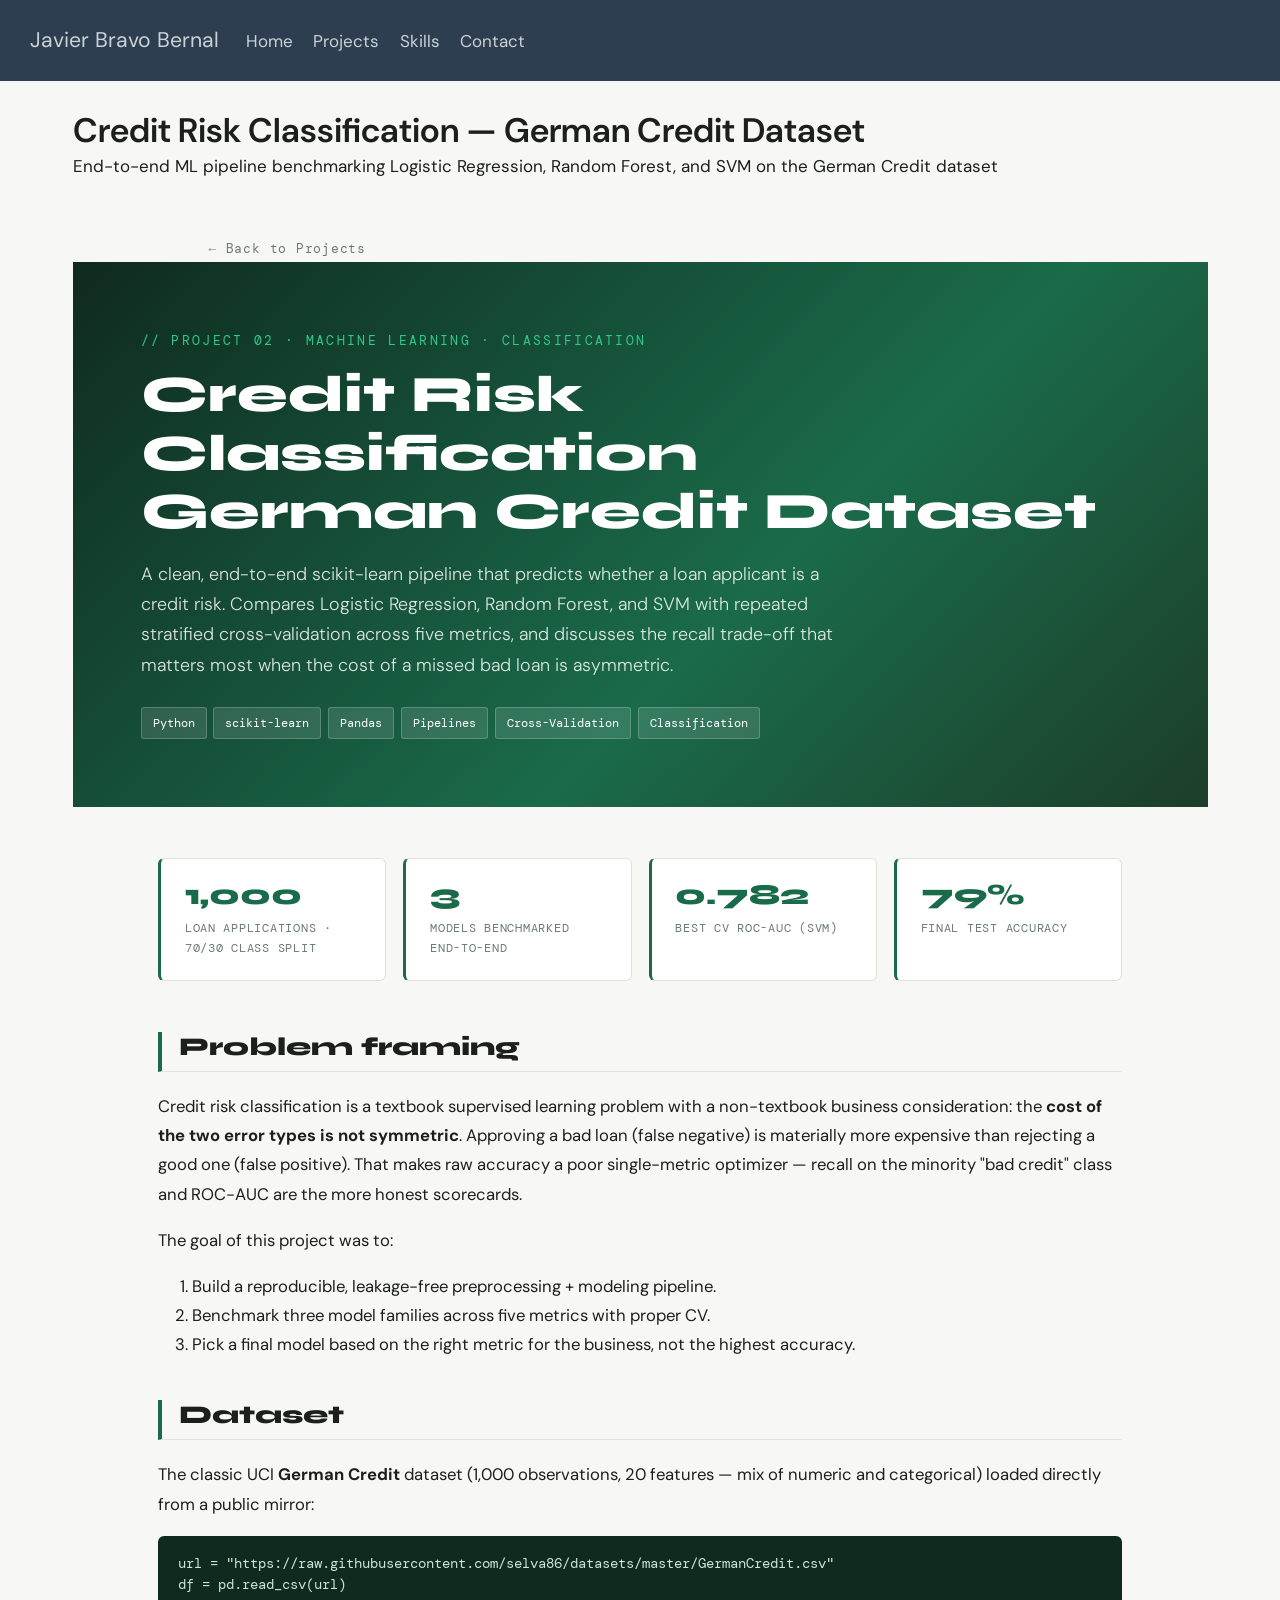
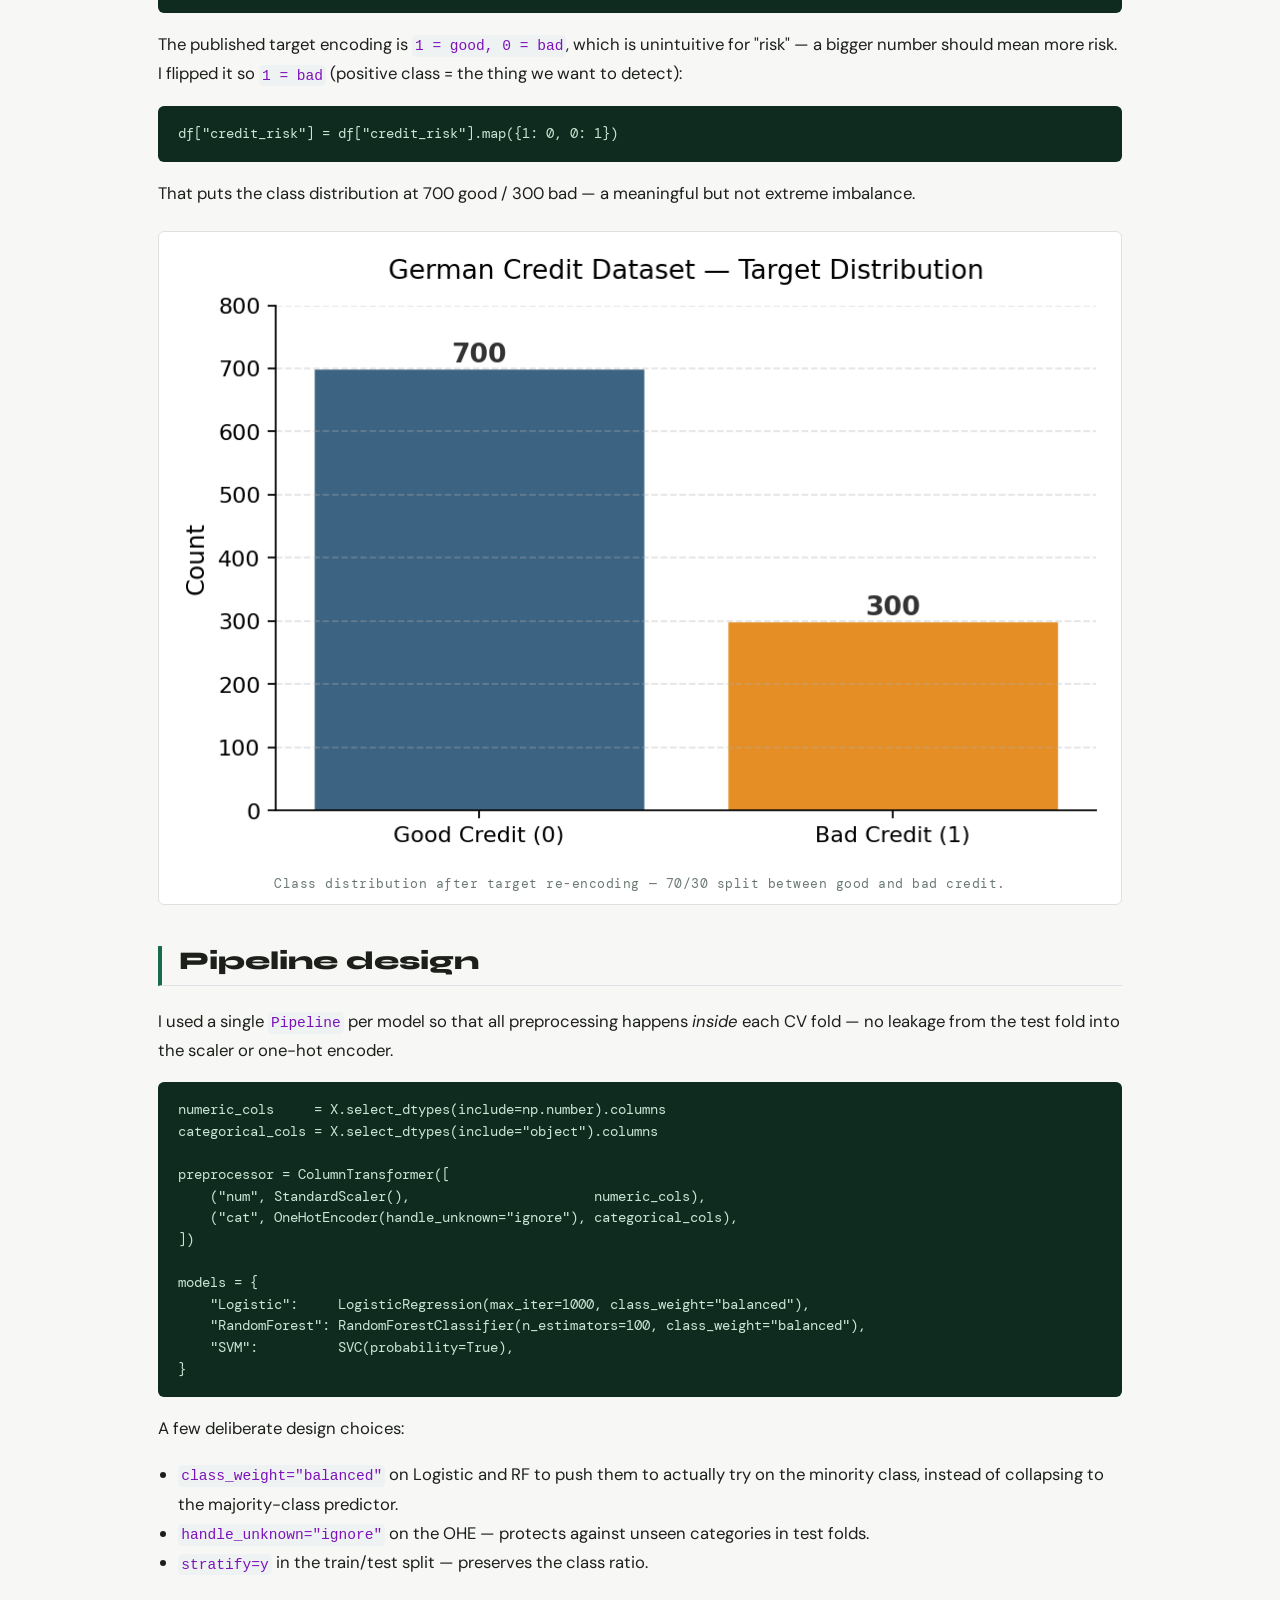
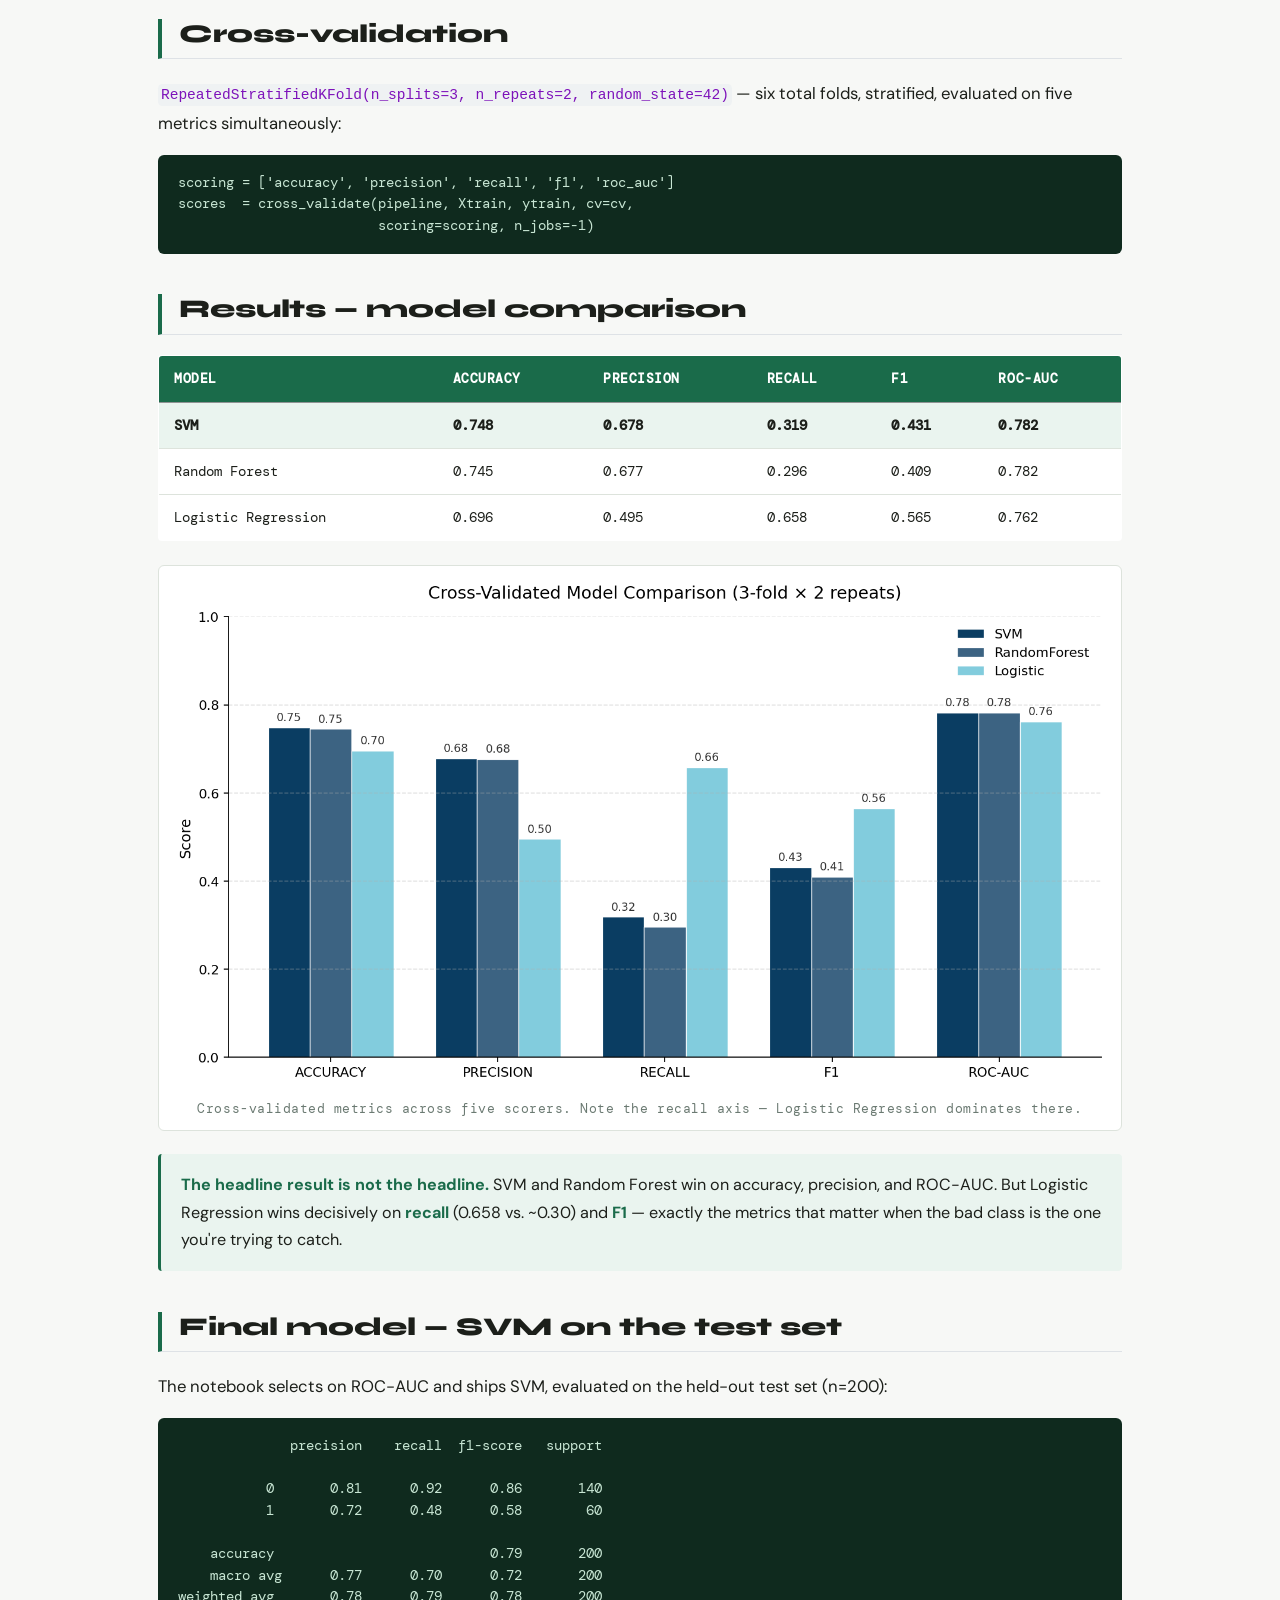
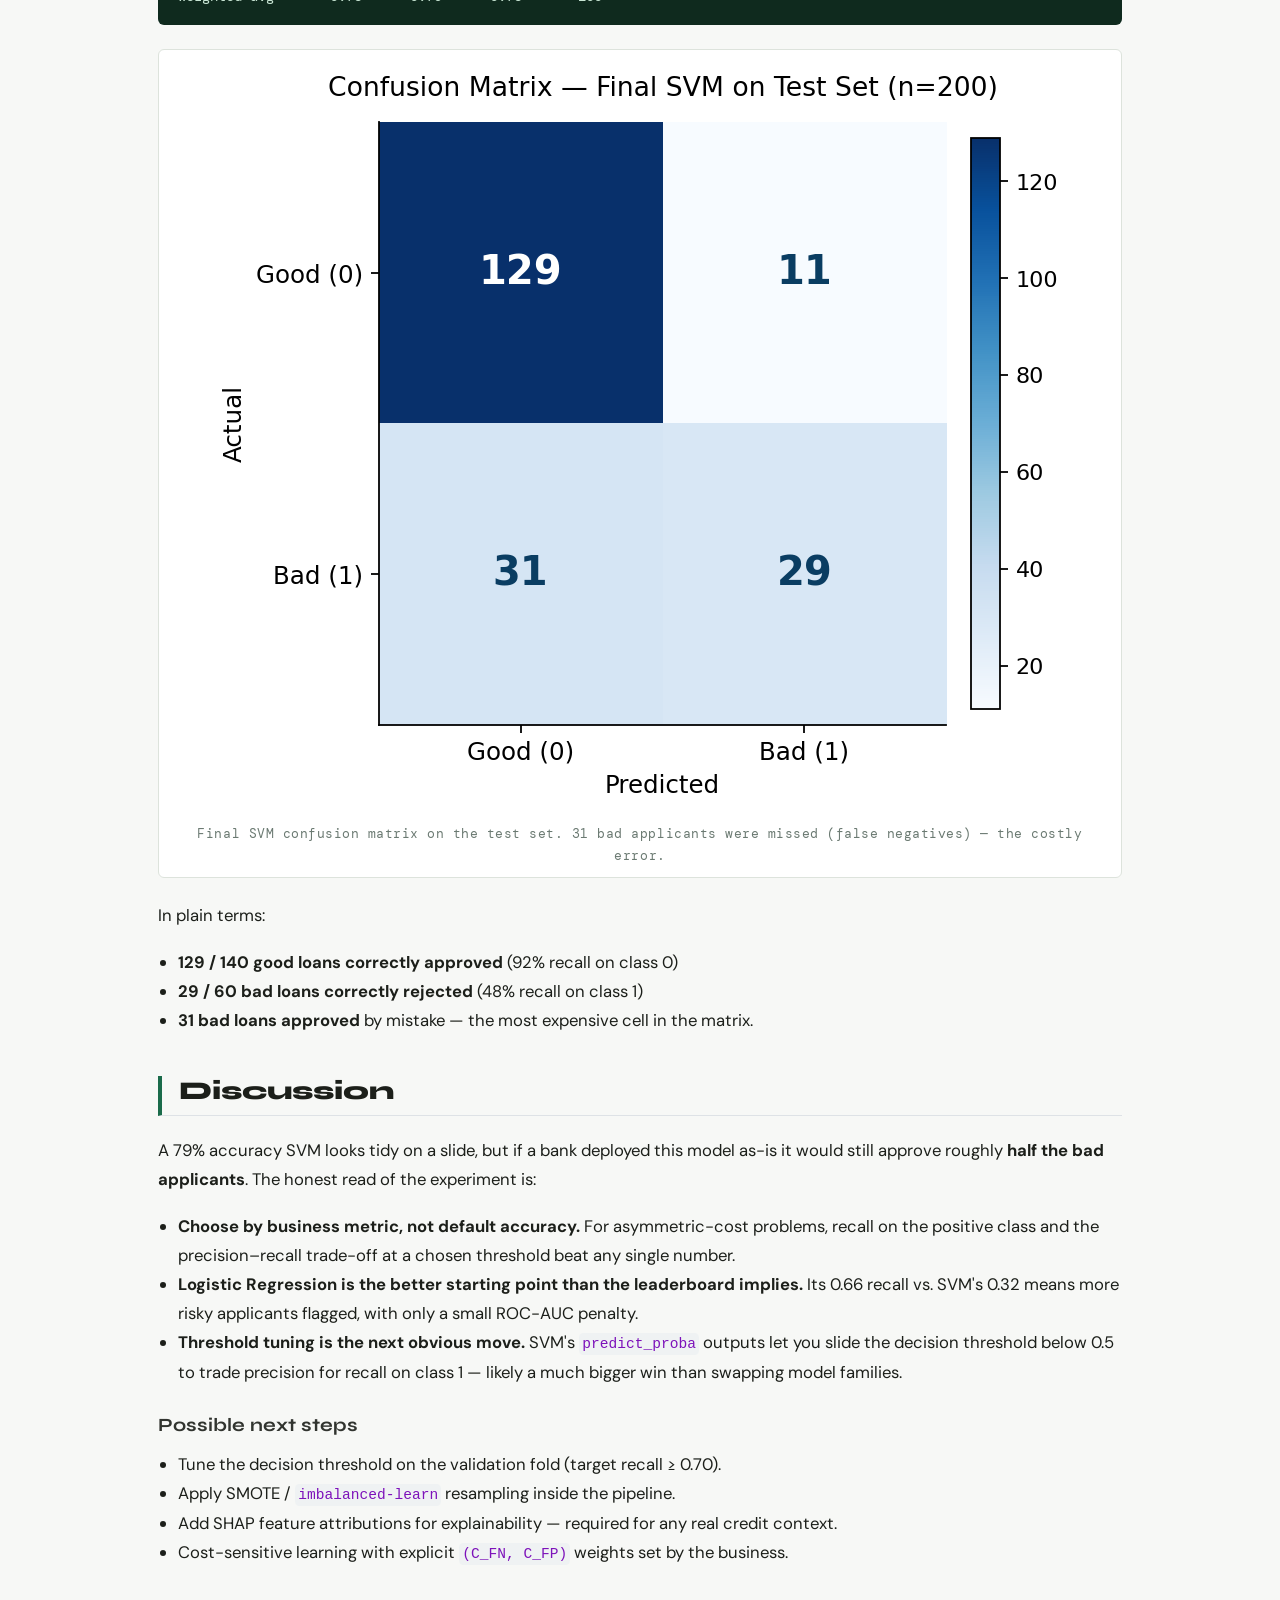
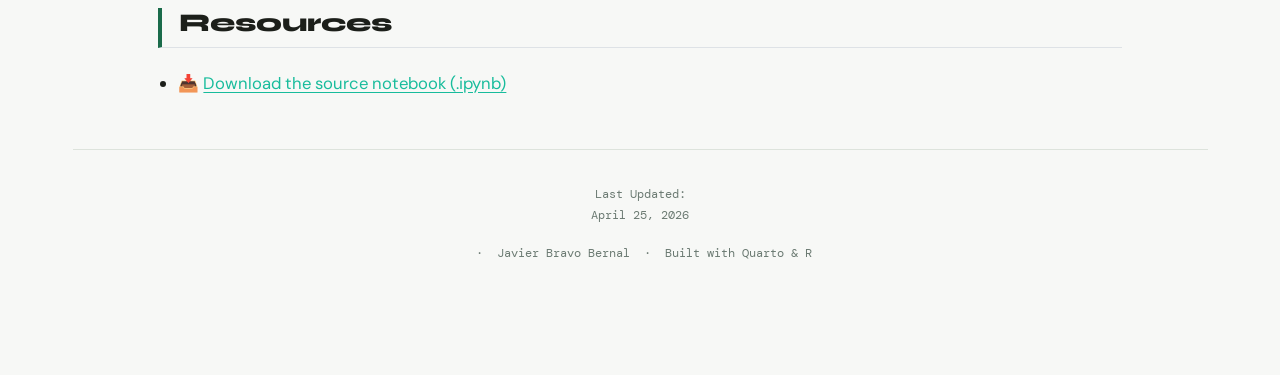
==== commit a33e6858: "ver3" ====
--- a/docs/projects/credit-risk.html
+++ b/docs/projects/credit-risk.html
@@ -117,9 +117,7 @@
 <div id="quarto-content" class="quarto-container page-columns page-rows-contents page-layout-full page-navbar">
 <!-- sidebar -->
 <!-- margin-sidebar -->
-    <div id="quarto-margin-sidebar" class="sidebar margin-sidebar zindex-bottom">
-        
-    </div>
+    
 <!-- main -->
 <main class="content column-page" id="quarto-document-content">
 
@@ -147,245 +145,249 @@
 </header>
 
 
-<p><a href="../index.html#projects" class="proj-back">← Back to Projects</a></p>
+<div style="padding: 1.2rem 0 0 4rem;">
+  <a href="../index.html#projects" class="proj-back">← Back to Projects</a>
+</div>
+
 <div class="proj-hero">
-<div class="proj-tag">
-// Project 02 · Machine Learning · Classification
+  <div class="proj-tag">// Project 02 · Machine Learning · Classification</div>
+  <h1>Credit Risk Classification<br>German Credit Dataset</h1>
+  <p class="proj-lede">
+    A clean, end-to-end scikit-learn pipeline that predicts whether a loan
+    applicant is a credit risk. Compares Logistic Regression, Random Forest, and
+    SVM with repeated stratified cross-validation across five metrics, and
+    discusses the recall trade-off that matters most when the cost of a missed
+    bad loan is asymmetric.
+  </p>
+  <div class="proj-tags">
+    <span>Python</span>
+    <span>scikit-learn</span>
+    <span>Pandas</span>
+    <span>Pipelines</span>
+    <span>Cross-Validation</span>
+    <span>Classification</span>
+  </div>
 </div>
-<h1>
-Credit Risk Classification<br>German Credit Dataset
-</h1>
-<p class="proj-lede">
-A clean, end-to-end scikit-learn pipeline that predicts whether a loan applicant is a credit risk. Compares Logistic Regression, Random Forest, and SVM with repeated stratified cross-validation across five metrics, and discusses the recall trade-off that matters most when the cost of a missed bad loan is asymmetric.
-</p>
-<div class="proj-tags">
-<pre><code>&lt;span&gt;Python&lt;/span&gt;
-&lt;span&gt;scikit-learn&lt;/span&gt;
-&lt;span&gt;Pandas&lt;/span&gt;
-&lt;span&gt;Pipelines&lt;/span&gt;
-&lt;span&gt;Cross-Validation&lt;/span&gt;
-&lt;span&gt;Classification&lt;/span&gt;</code></pre>
+
+<div class="kpi-row">
+  <div class="kpi-card">
+    <div class="kpi-num">1,000</div>
+    <div class="kpi-label">Loan applications · 70/30 class split</div>
+  </div>
+  <div class="kpi-card">
+    <div class="kpi-num">3</div>
+    <div class="kpi-label">Models benchmarked end-to-end</div>
+  </div>
+  <div class="kpi-card">
+    <div class="kpi-num">0.782</div>
+    <div class="kpi-label">Best CV ROC-AUC (SVM)</div>
+  </div>
+  <div class="kpi-card">
+    <div class="kpi-num">79%</div>
+    <div class="kpi-label">Final test accuracy</div>
+  </div>
 </div>
-</div>
-<div class="kpi-row">
-<div class="kpi-card">
-<pre><code>&lt;div class="kpi-num"&gt;1,000&lt;/div&gt;
-&lt;div class="kpi-label"&gt;Loan applications · 70/30 class split&lt;/div&gt;</code></pre>
-</div>
-<div class="kpi-card">
-<pre><code>&lt;div class="kpi-num"&gt;3&lt;/div&gt;
-&lt;div class="kpi-label"&gt;Models benchmarked end-to-end&lt;/div&gt;</code></pre>
-</div>
-<div class="kpi-card">
-<pre><code>&lt;div class="kpi-num"&gt;0.782&lt;/div&gt;
-&lt;div class="kpi-label"&gt;Best CV ROC-AUC (SVM)&lt;/div&gt;</code></pre>
-</div>
-<div class="kpi-card">
-<pre><code>&lt;div class="kpi-num"&gt;79%&lt;/div&gt;
-&lt;div class="kpi-label"&gt;Final test accuracy&lt;/div&gt;</code></pre>
-</div>
-</div>
+
 <div class="proj-section">
-<section id="problem-framing" class="level2">
-<h2 class="anchored" data-anchor-id="problem-framing">Problem framing</h2>
-<p>Credit risk classification is a textbook supervised learning problem with a non-textbook business consideration: the <strong>cost of the two error types is not symmetric</strong>. Approving a bad loan (false negative) is materially more expensive than rejecting a good one (false positive). That makes raw accuracy a poor single-metric optimizer — recall on the minority “bad credit” class and ROC-AUC are the more honest scorecards.</p>
-<p>The goal of this project was to:</p>
-<ol type="1">
-<li>Build a reproducible, leakage-free preprocessing + modeling pipeline.</li>
-<li>Benchmark three model families across five metrics with proper CV.</li>
-<li>Pick a final model based on the right metric for the business, not the highest accuracy.</li>
-</ol>
-</section>
-<section id="dataset" class="level2">
-<h2 class="anchored" data-anchor-id="dataset">Dataset</h2>
-<p>The classic UCI <strong>German Credit</strong> dataset (1,000 observations, 20 features — mix of numeric and categorical) loaded directly from a public mirror:</p>
-<div class="code-block">
-url = “https://raw.githubusercontent.com/selva86/datasets/master/GermanCredit.csv” df = pd.read_csv(url)
-</div>
-<p>The published target encoding is <code>1 = good, 0 = bad</code>, which is unintuitive for “risk” — a bigger number should mean more risk. I flipped it so <code>1 = bad</code> (positive class = the thing we want to detect):</p>
-<div class="code-block">
-df[“credit_risk”] = df[“credit_risk”].map({1: 0, 0: 1})
-</div>
-<p>That puts the class distribution at 700 good / 300 bad — a meaningful but not extreme imbalance.</p>
-<figure class="slide-figure figure">
-<img src="assets/credit-risk/target_distribution.png" alt="Target distribution" class="figure-img">
-<figcaption>
-Class distribution after target re-encoding — 70/30 split between good and bad credit.
-</figcaption>
-</figure>
-</section>
-<section id="pipeline-design" class="level2">
-<h2 class="anchored" data-anchor-id="pipeline-design">Pipeline design</h2>
-<p>I used a single <code>Pipeline</code> per model so that all preprocessing happens <em>inside</em> each CV fold — no leakage from the test fold into the scaler or one-hot encoder.</p>
-<div class="code-block">
-<p>numeric_cols = X.select_dtypes(include=np.number).columns categorical_cols = X.select_dtypes(include=“object”).columns</p>
-<p>preprocessor = ColumnTransformer([ (“num”, StandardScaler(), numeric_cols), (“cat”, OneHotEncoder(handle_unknown=“ignore”), categorical_cols),])</p>
-models = { “Logistic”: LogisticRegression(max_iter=1000, class_weight=“balanced”), “RandomForest”: RandomForestClassifier(n_estimators=100, class_weight=“balanced”), “SVM”: SVC(probability=True), }
-</div>
-<p>A few deliberate design choices:</p>
-<ul>
-<li><strong><code>class_weight="balanced"</code></strong> on Logistic and RF to push them to actually try on the minority class, instead of collapsing to the majority-class predictor.</li>
-<li><strong><code>handle_unknown="ignore"</code></strong> on the OHE — protects against unseen categories in test folds.</li>
-<li><strong><code>stratify=y</code></strong> in the train/test split — preserves the class ratio.</li>
-</ul>
-</section>
-<section id="cross-validation" class="level2">
-<h2 class="anchored" data-anchor-id="cross-validation">Cross-validation</h2>
-<p><code>RepeatedStratifiedKFold(n_splits=3, n_repeats=2, random_state=42)</code> — six total folds, stratified, evaluated on five metrics simultaneously:</p>
-<div class="code-block">
-scoring = [‘accuracy’, ‘precision’, ‘recall’, ‘f1’, ‘roc_auc’] scores = cross_validate(pipeline, Xtrain, ytrain, cv=cv, scoring=scoring, n_jobs=-1)
-</div>
-</section>
-<section id="results-model-comparison" class="level2">
-<h2 class="anchored" data-anchor-id="results-model-comparison">Results — model comparison</h2>
-<table class="results-table">
+
+  <h2 class="anchored">Problem framing</h2>
+  <p>
+    Credit risk classification is a textbook supervised learning problem with a
+    non-textbook business consideration: the <strong>cost of the two error types
+    is not symmetric</strong>. Approving a bad loan (false negative) is materially
+    more expensive than rejecting a good one (false positive). That makes raw
+    accuracy a poor single-metric optimizer — recall on the minority "bad credit"
+    class and ROC-AUC are the more honest scorecards.
+  </p>
+
+  <p>The goal of this project was to:</p>
+  <ol>
+    <li>Build a reproducible, leakage-free preprocessing + modeling pipeline.</li>
+    <li>Benchmark three model families across five metrics with proper CV.</li>
+    <li>Pick a final model based on the right metric for the business, not the highest accuracy.</li>
+  </ol>
+
+  <h2 class="anchored">Dataset</h2>
+  <p>
+    The classic UCI <strong>German Credit</strong> dataset (1,000 observations, 20
+    features — mix of numeric and categorical) loaded directly from a public
+    mirror:
+  </p>
+
+  <pre class="code-block">url = "https://raw.githubusercontent.com/selva86/datasets/master/GermanCredit.csv"
+df = pd.read_csv(url)</pre>
+
+  <p>
+    The published target encoding is <code>1 = good, 0 = bad</code>, which is
+    unintuitive for "risk" — a bigger number should mean more risk. I flipped it
+    so <code>1 = bad</code> (positive class = the thing we want to detect):
+  </p>
+
+  <pre class="code-block">df["credit_risk"] = df["credit_risk"].map({1: 0, 0: 1})</pre>
+
+  <p>
+    That puts the class distribution at 700 good / 300 bad — a meaningful but not
+    extreme imbalance.
+  </p>
+
+  <figure class="slide-figure figure">
+    <img src="assets/credit-risk/target_distribution.png" alt="Target distribution" class="figure-img">
+    <figcaption>Class distribution after target re-encoding — 70/30 split between good and bad credit.</figcaption>
+  </figure>
+
+  <h2 class="anchored">Pipeline design</h2>
+  <p>
+    I used a single <code>Pipeline</code> per model so that all preprocessing
+    happens <em>inside</em> each CV fold — no leakage from the test fold into the
+    scaler or one-hot encoder.
+  </p>
+
+  <pre class="code-block">numeric_cols     = X.select_dtypes(include=np.number).columns
+categorical_cols = X.select_dtypes(include="object").columns
+
+preprocessor = ColumnTransformer([
+    ("num", StandardScaler(),                       numeric_cols),
+    ("cat", OneHotEncoder(handle_unknown="ignore"), categorical_cols),
+])
+
+models = {
+    "Logistic":     LogisticRegression(max_iter=1000, class_weight="balanced"),
+    "RandomForest": RandomForestClassifier(n_estimators=100, class_weight="balanced"),
+    "SVM":          SVC(probability=True),
+}</pre>
+
+  <p>A few deliberate design choices:</p>
+  <ul>
+    <li><strong><code>class_weight="balanced"</code></strong> on Logistic and RF to push them to actually try on the minority class, instead of collapsing to the majority-class predictor.</li>
+    <li><strong><code>handle_unknown="ignore"</code></strong> on the OHE — protects against unseen categories in test folds.</li>
+    <li><strong><code>stratify=y</code></strong> in the train/test split — preserves the class ratio.</li>
+  </ul>
+
+  <h2 class="anchored">Cross-validation</h2>
+  <p>
+    <code>RepeatedStratifiedKFold(n_splits=3, n_repeats=2, random_state=42)</code>
+    — six total folds, stratified, evaluated on five metrics simultaneously:
+  </p>
+
+  <pre class="code-block">scoring = ['accuracy', 'precision', 'recall', 'f1', 'roc_auc']
+scores  = cross_validate(pipeline, Xtrain, ytrain, cv=cv,
+                         scoring=scoring, n_jobs=-1)</pre>
+
+  <h2 class="anchored">Results — model comparison</h2>
+
+  
+<table class="results-table caption-top table">
 <thead>
-<tr>
-<th>
-Model
-</th>
-<th>
-Accuracy
-</th>
-<th>
-Precision
-</th>
-<th>
-Recall
-</th>
-<th>
-F1
-</th>
-<th>
-ROC-AUC
-</th>
+<tr class="header">
+<th data-quarto-table-cell-role="th">Model</th>
+<th data-quarto-table-cell-role="th">Accuracy</th>
+<th data-quarto-table-cell-role="th">Precision</th>
+<th data-quarto-table-cell-role="th">Recall</th>
+<th data-quarto-table-cell-role="th">F1</th>
+<th data-quarto-table-cell-role="th">ROC-AUC</th>
 </tr>
 </thead>
 <tbody>
-<tr class="best">
-<td>
-SVM
-</td>
-<td>
-0.748
-</td>
-<td>
-0.678
-</td>
-<td>
-0.319
-</td>
-<td>
-0.431
-</td>
-<td>
-0.782
-</td>
+<tr class="best odd">
+<td>SVM</td>
+<td>0.748</td>
+<td>0.678</td>
+<td>0.319</td>
+<td>0.431</td>
+<td>0.782</td>
 </tr>
-<tr>
-<td>
-Random Forest
-</td>
-<td>
-0.745
-</td>
-<td>
-0.677
-</td>
-<td>
-0.296
-</td>
-<td>
-0.409
-</td>
-<td>
-0.782
-</td>
+<tr class="even">
+<td>Random Forest</td>
+<td>0.745</td>
+<td>0.677</td>
+<td>0.296</td>
+<td>0.409</td>
+<td>0.782</td>
 </tr>
-<tr>
-<td>
-Logistic Regression
-</td>
-<td>
-0.696
-</td>
-<td>
-0.495
-</td>
-<td>
-0.658
-</td>
-<td>
-0.565
-</td>
-<td>
-0.762
-</td>
+<tr class="odd">
+<td>Logistic Regression</td>
+<td>0.696</td>
+<td>0.495</td>
+<td>0.658</td>
+<td>0.565</td>
+<td>0.762</td>
 </tr>
 </tbody>
 </table>
-<figure class="slide-figure figure">
-<img src="assets/credit-risk/model_comparison.png" alt="Model comparison bar chart" class="figure-img">
-<figcaption>
-Cross-validated metrics across five scorers. Note the recall axis — Logistic Regression dominates there.
-</figcaption>
-</figure>
-<div class="callout-box">
-<p><strong>The headline result is not the headline.</strong> SVM and Random Forest win on accuracy, precision, and ROC-AUC. But Logistic Regression wins decisively on <strong>recall</strong> (0.658 vs.&nbsp;~0.30) and <strong>F1</strong> — exactly the metrics that matter when the bad class is the one you’re trying to catch.</p>
+
+
+  <figure class="slide-figure figure">
+    <img src="assets/credit-risk/model_comparison.png" alt="Model comparison bar chart" class="figure-img">
+    <figcaption>Cross-validated metrics across five scorers. Note the recall axis — Logistic Regression dominates there.</figcaption>
+  </figure>
+
+  <div class="callout-box">
+    <strong>The headline result is not the headline.</strong> SVM and Random
+    Forest win on accuracy, precision, and ROC-AUC. But Logistic Regression wins
+    decisively on <strong>recall</strong> (0.658 vs. ~0.30) and <strong>F1</strong>
+    — exactly the metrics that matter when the bad class is the one you're trying
+    to catch.
+  </div>
+
+  <h2 class="anchored">Final model — SVM on the test set</h2>
+  <p>
+    The notebook selects on ROC-AUC and ships SVM, evaluated on the held-out test
+    set (n=200):
+  </p>
+
+  <pre class="code-block">              precision    recall  f1-score   support
+
+           0       0.81      0.92      0.86       140
+           1       0.72      0.48      0.58        60
+
+    accuracy                           0.79       200
+    macro avg      0.77      0.70      0.72       200
+weighted avg       0.78      0.79      0.78       200</pre>
+
+  <figure class="slide-figure figure">
+    <img src="assets/credit-risk/confusion_matrix.png" alt="Confusion matrix for SVM final model" class="figure-img">
+    <figcaption>Final SVM confusion matrix on the test set. 31 bad applicants were missed (false negatives) — the costly error.</figcaption>
+  </figure>
+
+  <p>In plain terms:</p>
+  <ul>
+    <li><strong>129 / 140 good loans correctly approved</strong> (92% recall on class 0)</li>
+    <li><strong>29 / 60 bad loans correctly rejected</strong> (48% recall on class 1)</li>
+    <li><strong>31 bad loans approved</strong> by mistake — the most expensive cell in the matrix.</li>
+  </ul>
+
+  <h2 class="anchored">Discussion</h2>
+  <p>
+    A 79% accuracy SVM looks tidy on a slide, but if a bank deployed this model
+    as-is it would still approve roughly <strong>half the bad applicants</strong>.
+    The honest read of the experiment is:
+  </p>
+
+  <ul>
+    <li><strong>Choose by business metric, not default accuracy.</strong> For asymmetric-cost problems, recall on the positive class and the precision–recall trade-off at a chosen threshold beat any single number.</li>
+    <li><strong>Logistic Regression is the better starting point than the leaderboard implies.</strong> Its 0.66 recall vs. SVM's 0.32 means more risky applicants flagged, with only a small ROC-AUC penalty.</li>
+    <li><strong>Threshold tuning is the next obvious move.</strong> SVM's <code>predict_proba</code> outputs let you slide the decision threshold below 0.5 to trade precision for recall on class 1 — likely a much bigger win than swapping model families.</li>
+  </ul>
+
+  <h3 class="anchored">Possible next steps</h3>
+  <ul>
+    <li>Tune the decision threshold on the validation fold (target recall ≥ 0.70).</li>
+    <li>Apply SMOTE / <code>imbalanced-learn</code> resampling inside the pipeline.</li>
+    <li>Add SHAP feature attributions for explainability — required for any real credit context.</li>
+    <li>Cost-sensitive learning with explicit <code>(C_FN, C_FP)</code> weights set by the business.</li>
+  </ul>
+
+  <h2 class="anchored">Resources</h2>
+  <ul>
+    <li>📥 <a href="../projects/files/creditriskproject.html">Download the source notebook (.ipynb)</a></li>
+  </ul>
+
 </div>
-</section>
-<section id="final-model-svm-on-the-test-set" class="level2">
-<h2 class="anchored" data-anchor-id="final-model-svm-on-the-test-set">Final model — SVM on the test set</h2>
-<p>The notebook selects on ROC-AUC and ships SVM, evaluated on the held-out test set (n=200):</p>
-<div class="code-block">
-<pre><code>          precision    recall  f1-score   support
-
-       0       0.81      0.92      0.86       140
-       1       0.72      0.48      0.58        60
-
-accuracy                           0.79       200</code></pre>
-macro avg 0.77 0.70 0.72 200 weighted avg 0.78 0.79 0.78 200
-</div>
-<figure class="slide-figure figure">
-<img src="assets/credit-risk/confusion_matrix.png" alt="Confusion matrix for SVM final model" class="figure-img">
-<figcaption>
-Final SVM confusion matrix on the test set. 31 bad applicants were missed (false negatives) — the costly error.
-</figcaption>
-</figure>
-<p>In plain terms:</p>
-<ul>
-<li><strong>129 / 140 good loans correctly approved</strong> (92% recall on class 0)</li>
-<li><strong>29 / 60 bad loans correctly rejected</strong> (48% recall on class 1)</li>
-<li><strong>31 bad loans approved</strong> by mistake — the most expensive cell in the matrix.</li>
-</ul>
-</section>
-<section id="discussion" class="level2">
-<h2 class="anchored" data-anchor-id="discussion">Discussion</h2>
-<p>A 79% accuracy SVM looks tidy on a slide, but if a bank deployed this model as-is it would still approve roughly <strong>half the bad applicants</strong>. The honest read of the experiment is:</p>
-<ul>
-<li><strong>Choose by business metric, not default accuracy.</strong> For asymmetric-cost problems, recall on the positive class and the precision–recall trade-off at a chosen threshold beat any single number.</li>
-<li><strong>Logistic Regression is the better starting point than the leaderboard implies.</strong> Its 0.66 recall vs.&nbsp;SVM’s 0.32 means more risky applicants flagged, with only a small ROC-AUC penalty.</li>
-<li><strong>Threshold tuning is the next obvious move.</strong> SVM’s <code>predict_proba</code> outputs let you slide the decision threshold below 0.5 to trade precision for recall on class 1 — likely a much bigger win than swapping model families.</li>
-</ul>
-<section id="possible-next-steps" class="level3">
-<h3 class="anchored" data-anchor-id="possible-next-steps">Possible next steps</h3>
-<ul>
-<li>Tune the decision threshold on the validation fold (target recall ≥ 0.70).</li>
-<li>Apply SMOTE / <code>imbalanced-learn</code> resampling inside the pipeline.</li>
-<li>Add SHAP feature attributions for explainability — required for any real credit context.</li>
-<li>Cost-sensitive learning with explicit <code>(C_FN, C_FP)</code> weights set by the business.</li>
-</ul>
-</section>
-</section>
-<section id="resources" class="level2">
-<h2 class="anchored" data-anchor-id="resources">Resources</h2>
-<ul>
-<li>📥 <a href="../projects/files/creditriskproject.html">Download the source notebook (.ipynb)</a></li>
-</ul>
-</section>
-</div>
+
 <div class="site-footer">
-<p>Last Updated: April 25, 2026 &nbsp;·&nbsp; Javier Bravo Bernal &nbsp;·&nbsp; Built with Quarto &amp; R</p>
+  Last Updated:
+<p>April 25, 2026</p>
+  &nbsp;·&nbsp; Javier Bravo Bernal &nbsp;·&nbsp; Built with Quarto &amp; R
 </div>
 
 
@@ -464,7 +466,7 @@
     }
       var localhostRegex = new RegExp(/^(?:http|https):\/\/localhost\:?[0-9]*\//);
       var mailtoRegex = new RegExp(/^mailto:/);
-        var filterRegex = new RegExp("https:\/\/jalfred259806\.github\.io\/Portfolio\/");
+        var filterRegex = new RegExp("https:\/\/jalfred259806\.github\.io\/portfolio\/");
       var isInternal = (href) => {
           return filterRegex.test(href) || localhostRegex.test(href) || mailtoRegex.test(href);
       }
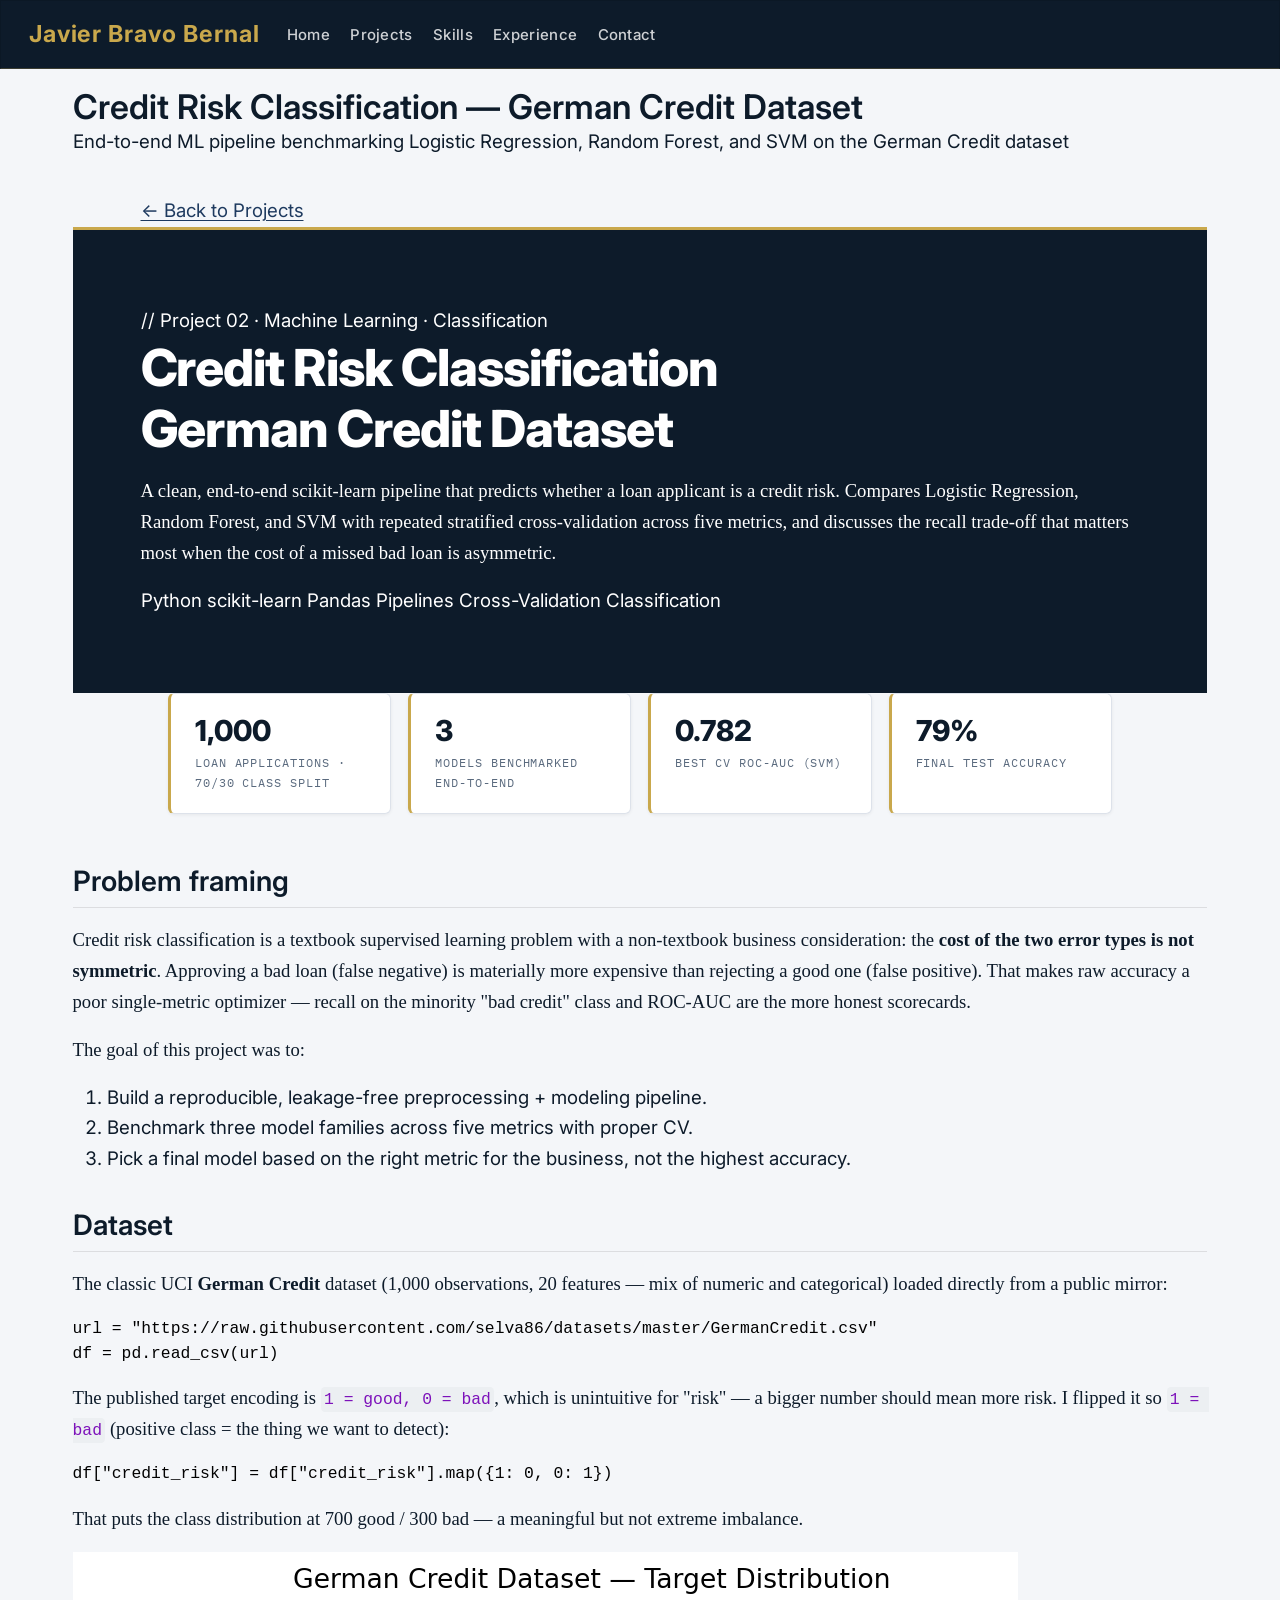
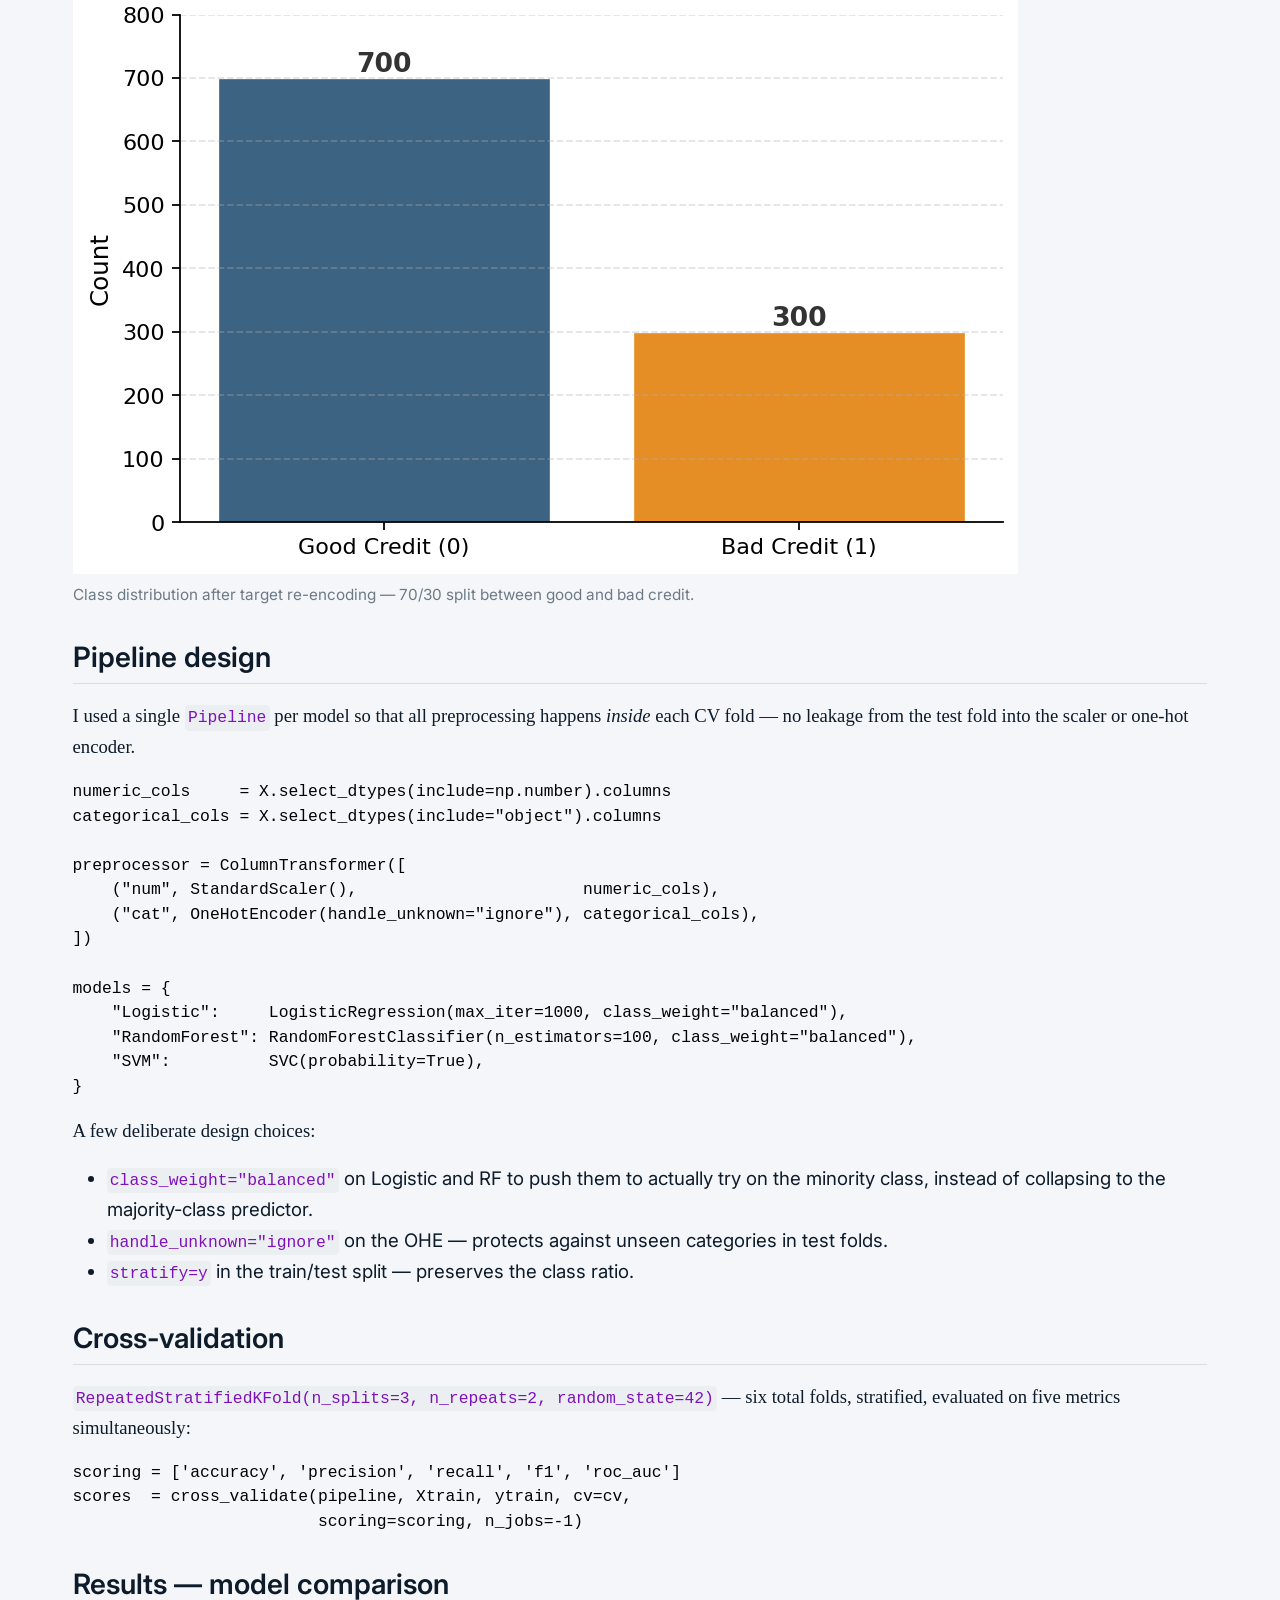
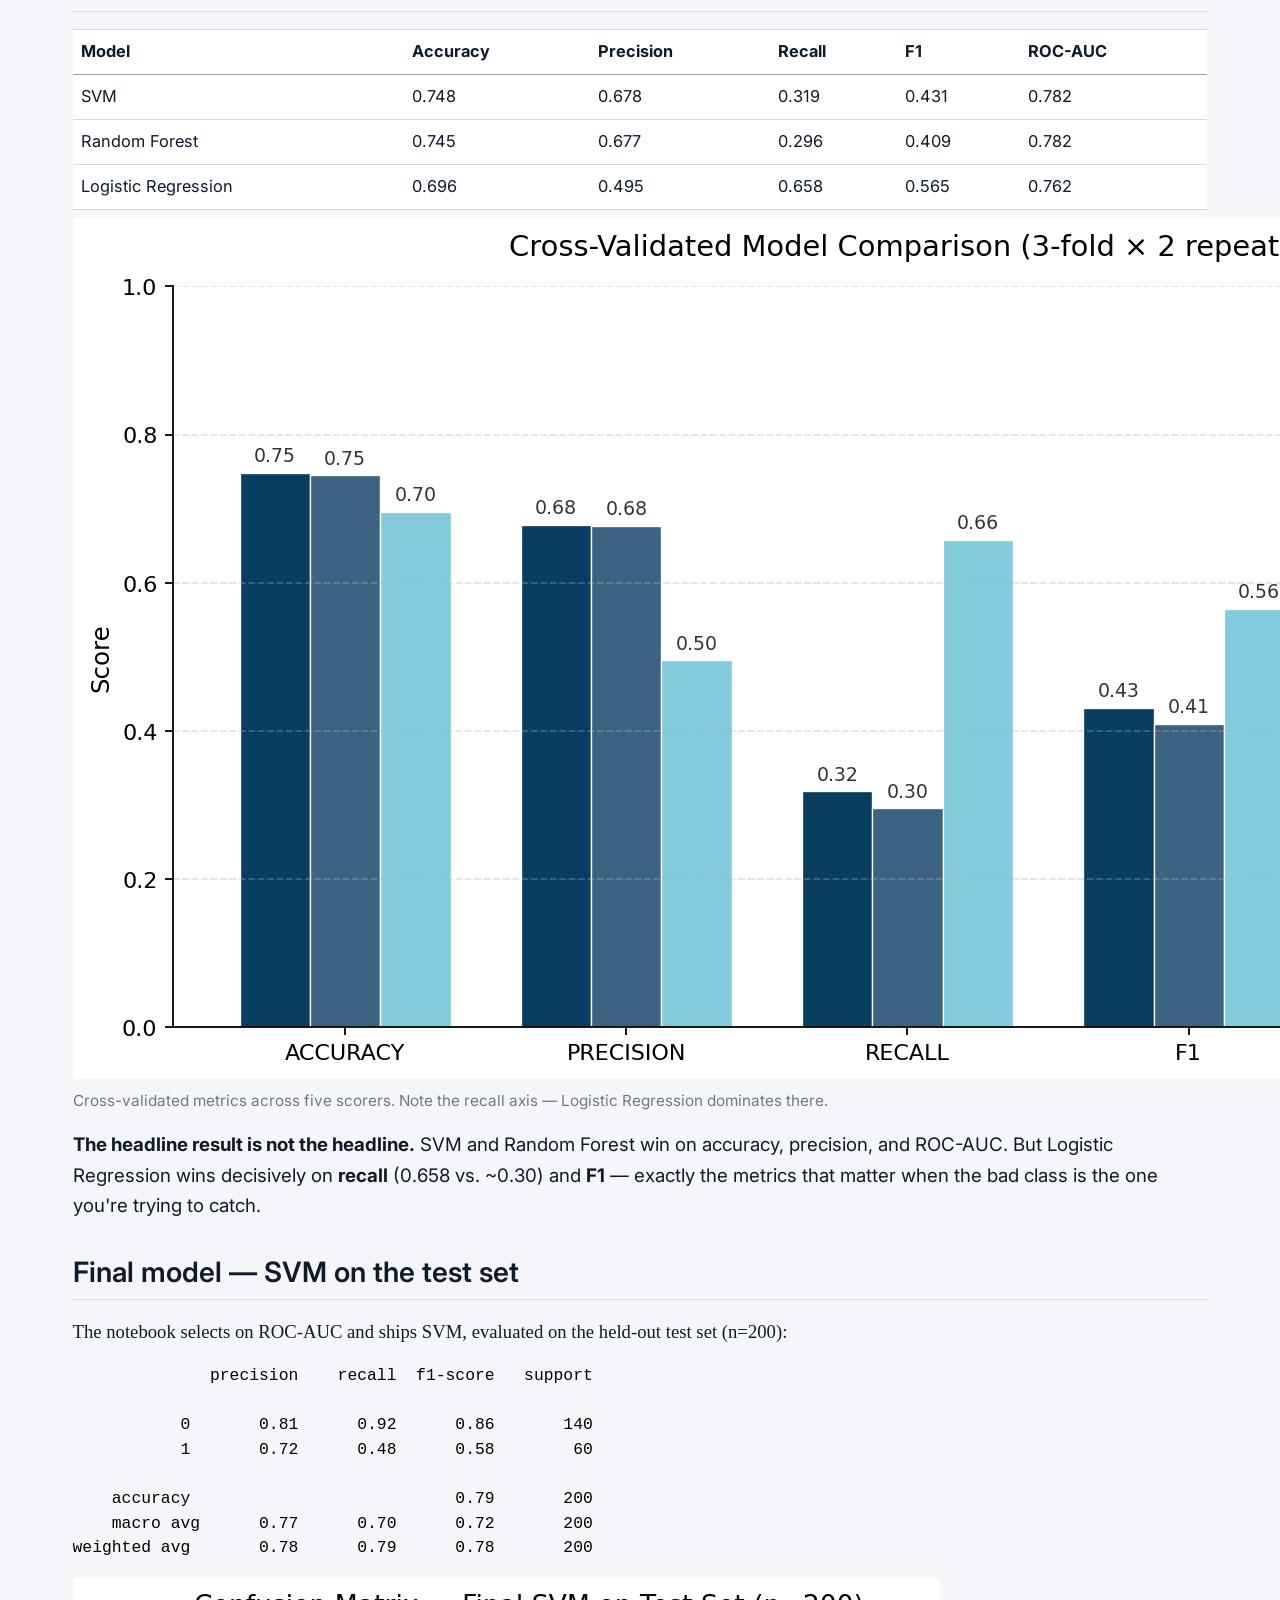
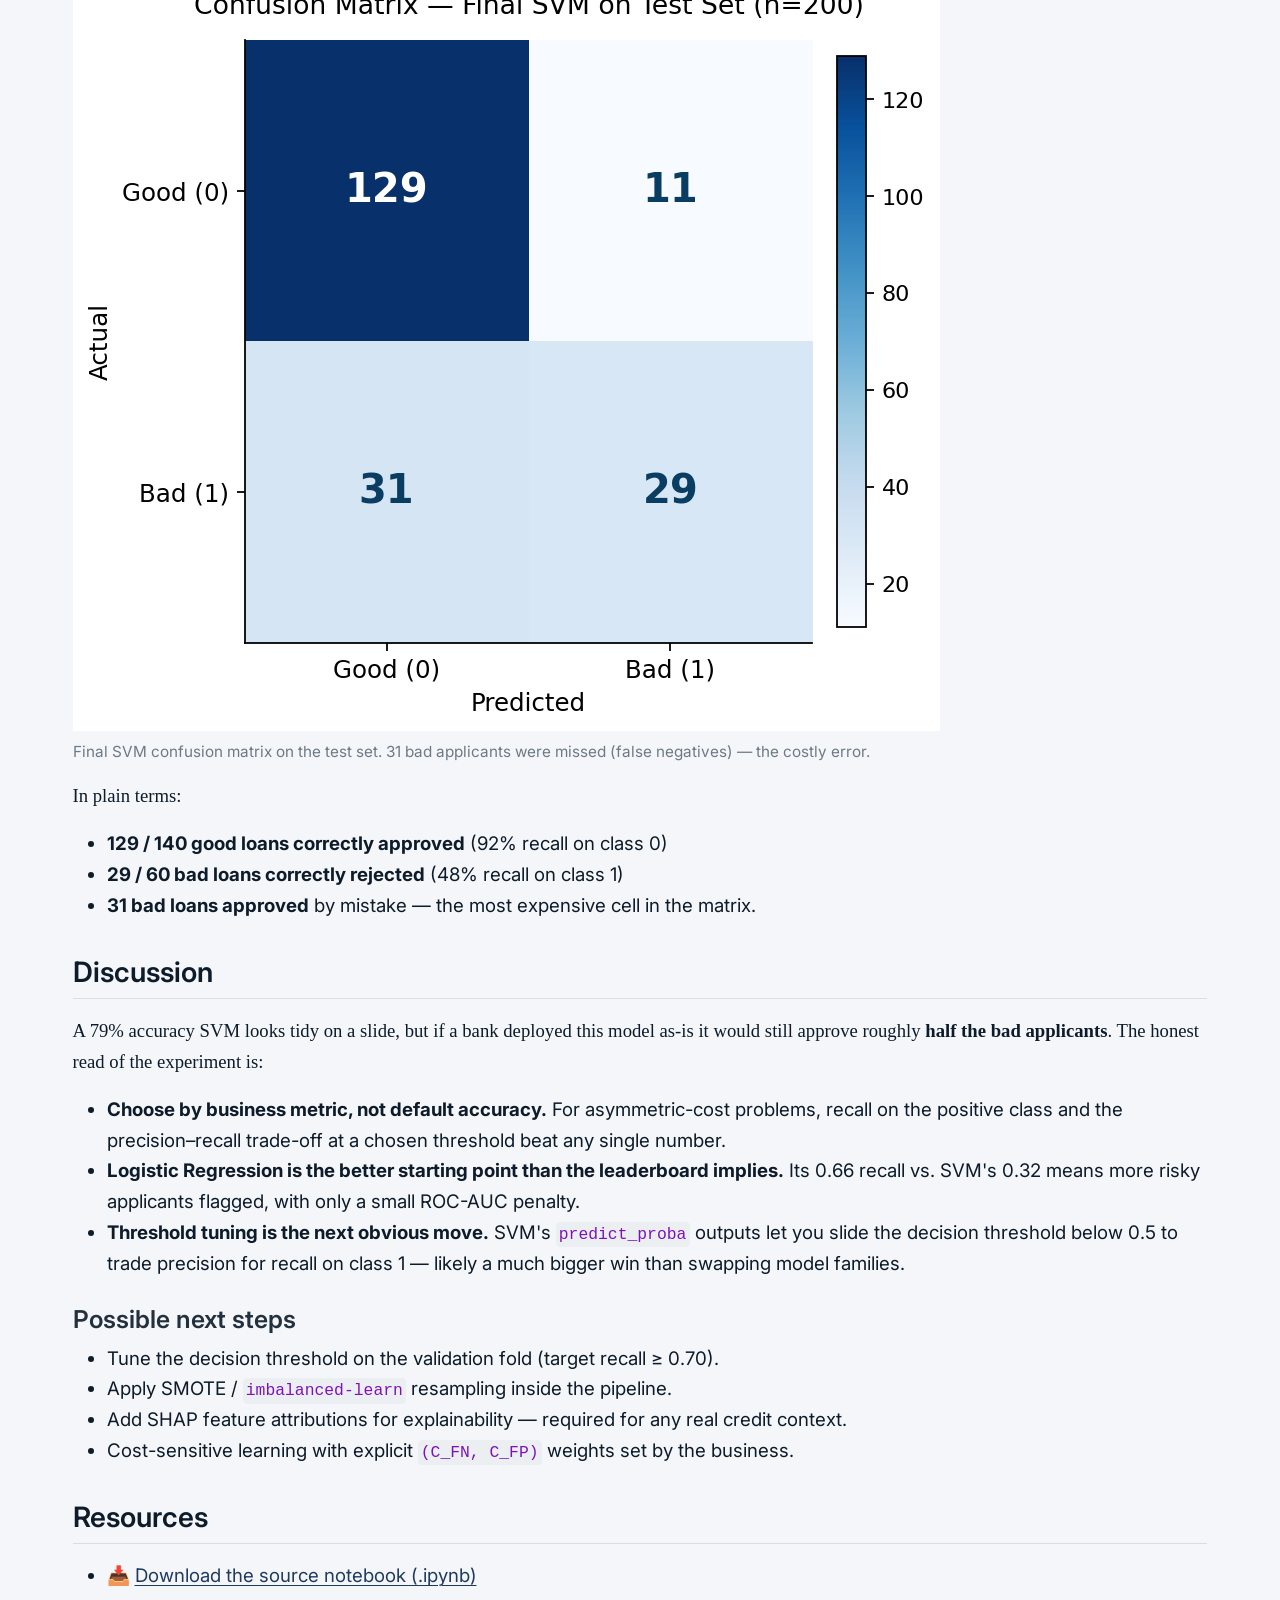
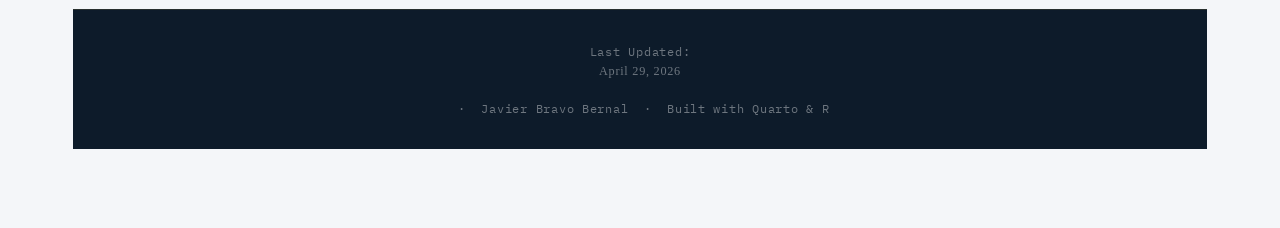
==== commit b64d54d3: "ver42" ====
--- a/docs/projects/credit-risk.html
+++ b/docs/projects/credit-risk.html
@@ -21,6 +21,7 @@
   margin: 0 0.8em 0.2em -1em; /* quarto-specific, see https://github.com/quarto-dev/quarto-cli/issues/4556 */ 
   vertical-align: middle;
 }
+.display.math{display: block; text-align: center; margin: 0.5rem auto;}
 </style>
 
 
@@ -41,7 +42,7 @@
 <link href="../site_libs/quarto-html/quarto-syntax-highlighting-ed96de9b727972fe78a7b5d16c58bf87.css" rel="stylesheet" id="quarto-text-highlighting-styles">
 <script src="../site_libs/bootstrap/bootstrap.min.js"></script>
 <link href="../site_libs/bootstrap/bootstrap-icons.css" rel="stylesheet">
-<link href="../site_libs/bootstrap/bootstrap-f59cc608e70ce16b384b3e6fc30ca698.min.css" rel="stylesheet" append-hash="true" id="quarto-bootstrap" data-mode="light">
+<link href="../site_libs/bootstrap/bootstrap-93902a540ec147e97c89cb6c27a8df54.min.css" rel="stylesheet" append-hash="true" id="quarto-bootstrap" data-mode="light">
 <script id="quarto-search-options" type="application/json">{
   "location": "navbar",
   "copy-button": false,
@@ -101,6 +102,10 @@
   <li class="nav-item">
     <a class="nav-link" href="../index.html#skills"> 
 <span class="menu-text">Skills</span></a>
+  </li>  
+  <li class="nav-item">
+    <a class="nav-link" href="../index.html#experience"> 
+<span class="menu-text">Experience</span></a>
   </li>  
   <li class="nav-item">
     <a class="nav-link" href="../index.html#contact"> 
@@ -386,7 +391,7 @@
 
 <div class="site-footer">
   Last Updated:
-<p>April 25, 2026</p>
+<p>April 29, 2026</p>
   &nbsp;·&nbsp; Javier Bravo Bernal &nbsp;·&nbsp; Built with Quarto &amp; R
 </div>
 
--- a/docs/styles.css
+++ b/docs/styles.css
@@ -1,559 +1,660 @@
 /* ============================================================
-   JAVIER BRAVO BERNAL – Portfolio Styles
+   JAVIER BRAVO BERNAL — Business Analytics Portfolio
+   Palette : Navy & Gold  |  Vibe : Sleek Tech / Executive
    ============================================================ */
 
-@import url('https://fonts.googleapis.com/css2?family=DM+Mono:wght@400;500&family=Syne:wght@400;600;700;800&family=DM+Sans:ital,wght@0,300;0,400;0,500;1,300&display=swap');
-
+@import url('https://fonts.googleapis.com/css2?family=Inter:wght@300;400;500;600;700;800&family=IBM+Plex+Mono:wght@400;500&display=swap');
+
+/* ── TOKENS ───────────────────────────────────────────────── */
 :root {
-  --accent:    #1a6b4a;
-  --accent-lt: #2ecc8a;
-  --bg:        #f7f8f6;
-  --card-bg:   #ffffff;
-  --text:      #1c1f1a;
-  --muted:     #6b7a72;
-  --border:    #dde3dc;
-  --mono:      'DM Mono', monospace;
-  --display:   'Syne', sans-serif;
-  --body:      'DM Sans', sans-serif;
-}
-
+  --navy:       #0d1b2a;
+  --navy-mid:   #162840;
+  --navy-lt:    #1e3a5f;
+  --gold:       #c9a84c;
+  --gold-lt:    #e8c96a;
+  --gold-pale:  #fdf6e3;
+  --white:      #ffffff;
+  --bg:         #f4f6f9;
+  --surface:    #ffffff;
+  --border:     #dde2ea;
+  --text:       #0d1b2a;
+  --muted:      #5a6a7e;
+  --mono:       'IBM Plex Mono', monospace;
+  --sans:       'Inter', sans-serif;
+  --radius:     6px;
+  --shadow-sm:  0 1px 4px rgba(13,27,42,.07);
+  --shadow-md:  0 4px 20px rgba(13,27,42,.10);
+  --shadow-lg:  0 12px 40px rgba(13,27,42,.14);
+}
+
+/* ── RESET / BASE ─────────────────────────────────────────── */
+* { box-sizing: border-box; }
 body {
-  font-family: var(--body);
-  background-color: var(--bg);
+  font-family: var(--sans);
+  background: var(--bg);
   color: var(--text);
-  line-height: 1.7;
-}
+  line-height: 1.65;
+  margin: 0;
+}
+a { color: var(--navy-lt); }
+
+/* ── QUARTO OVERRIDES ─────────────────────────────────────── */
+.navbar { 
+  background: var(--navy) !important; 
+  border-bottom: 1px solid rgba(201,168,76,.25);
+  font-family: var(--sans);
+  font-size: .88rem;
+  font-weight: 500;
+  letter-spacing: .02em;
+}
+.navbar-brand { 
+  color: var(--gold) !important; 
+  font-weight: 700;
+  letter-spacing: .04em;
+}
+.navbar .nav-link { color: rgba(255,255,255,.8) !important; }
+.navbar .nav-link:hover { color: var(--gold-lt) !important; }
+#quarto-content { padding: 0 !important; }
+main.content { padding: 0 !important; max-width: 100% !important; }
+.page-layout-full { padding: 0 !important; }
 
 /* ── HERO ─────────────────────────────────────────────────── */
 .hero {
-  display: grid;
-  grid-template-columns: 1.6fr 1fr;
-  gap: 3rem;
-  align-items: center;
-  padding: 5rem 4rem 4rem;
-  background: linear-gradient(135deg, #0f2a1e 0%, #1a6b4a 60%, #1c3d2a 100%);
-  color: #fff;
+  background: var(--navy);
+  color: var(--white);
+  padding: 6rem 0 5rem;
   position: relative;
   overflow: hidden;
 }
+/* subtle grid lines */
 .hero::before {
   content: '';
   position: absolute;
-  top: -80px; right: -80px;
-  width: 420px; height: 420px;
-  border-radius: 50%;
-  border: 60px solid rgba(46,204,138,.1);
+  inset: 0;
+  background-image:
+    linear-gradient(rgba(201,168,76,.04) 1px, transparent 1px),
+    linear-gradient(90deg, rgba(201,168,76,.04) 1px, transparent 1px);
+  background-size: 48px 48px;
   pointer-events: none;
 }
-.hero-label {
-  font-family: var(--mono);
-  font-size: .76rem;
-  letter-spacing: .18em;
-  color: var(--accent-lt);
-  text-transform: uppercase;
-  margin-bottom: .6rem;
+/* gold accent bar top */
+.hero::after {
+  content: '';
+  position: absolute;
+  top: 0; left: 0; right: 0;
+  height: 3px;
+  background: linear-gradient(90deg, var(--gold), var(--gold-lt), var(--gold));
+}
+
+.hero-inner {
+  max-width: 1080px;
+  margin: 0 auto;
+  padding: 0 4rem;
+  display: grid;
+  grid-template-columns: 1fr auto;
+  gap: 4rem;
+  align-items: center;
+  position: relative;
+}
+.hero-eyebrow {
+  font-family: var(--mono);
+  font-size: .72rem;
+  letter-spacing: .22em;
+  color: var(--gold);
+  text-transform: uppercase;
+  margin-bottom: 1rem;
+  display: flex;
+  align-items: center;
+  gap: .6rem;
+}
+.hero-eyebrow::before {
+  content: '';
+  display: inline-block;
+  width: 24px; height: 1px;
+  background: var(--gold);
 }
 .hero h1 {
-  font-family: var(--display);
+  font-size: clamp(2.4rem, 5vw, 3.8rem);
   font-weight: 800;
-  font-size: clamp(2.2rem, 5vw, 3.4rem);
-  line-height: 1.1;
-  margin: 0 0 1rem;
-  color: #fff;
+  line-height: 1.08;
+  letter-spacing: -.02em;
+  margin: 0 0 .5rem;
+  color: var(--white);
   border: none;
 }
-.hero-subtitle {
-  font-size: 1rem;
-  color: rgba(255,255,255,.8);
+.hero h1 span { color: var(--gold); }
+.hero-role {
+  font-size: 1.05rem;
+  color: rgba(255,255,255,.6);
+  font-weight: 400;
+  margin-bottom: 1.8rem;
+  letter-spacing: .01em;
+}
+.hero-desc {
+  font-size: .97rem;
+  color: rgba(255,255,255,.75);
   font-weight: 300;
-  margin-bottom: 1.8rem;
-  max-width: 480px;
-}
-.hero-cta { display: flex; gap: 1rem; flex-wrap: wrap; }
-.btn-primary {
-  background: var(--accent-lt);
-  color: #0f2a1e;
-  font-family: var(--display);
-  font-weight: 700;
-  font-size: .88rem;
-  padding: .7rem 1.6rem;
-  border-radius: 4px;
+  max-width: 520px;
+  line-height: 1.7;
+  margin-bottom: 2.2rem;
+}
+.hero-actions { display: flex; gap: .9rem; flex-wrap: wrap; }
+
+.btn {
+  font-family: var(--sans);
+  font-size: .84rem;
+  font-weight: 600;
+  padding: .65rem 1.5rem;
+  border-radius: var(--radius);
   text-decoration: none;
-  transition: opacity .2s;
-}
-.btn-primary:hover { opacity: .85; color: #0f2a1e; }
-.btn-ghost {
-  border: 1px solid rgba(255,255,255,.4);
-  color: #fff;
-  font-family: var(--display);
-  font-weight: 600;
-  font-size: .88rem;
-  padding: .7rem 1.6rem;
-  border-radius: 4px;
-  text-decoration: none;
-  transition: background .2s;
-}
-.btn-ghost:hover { background: rgba(255,255,255,.1); color: #fff; }
-
-.hero-stats { display: flex; flex-direction: column; gap: 1.2rem; }
+  letter-spacing: .02em;
+  transition: all .18s ease;
+  display: inline-block;
+}
+.btn-gold {
+  background: var(--gold);
+  color: var(--navy);
+}
+.btn-gold:hover { background: var(--gold-lt); color: var(--navy); }
+.btn-outline {
+  border: 1px solid rgba(255,255,255,.3);
+  color: rgba(255,255,255,.9);
+  background: transparent;
+}
+.btn-outline:hover { border-color: var(--gold); color: var(--gold); }
+
+/* hero right — stat cards */
+.hero-stats {
+  display: flex;
+  flex-direction: column;
+  gap: .9rem;
+  min-width: 200px;
+}
 .stat-card {
-  background: rgba(255,255,255,.08);
-  border: 1px solid rgba(255,255,255,.15);
-  border-radius: 8px;
+  background: rgba(255,255,255,.05);
+  border: 1px solid rgba(201,168,76,.2);
+  border-radius: var(--radius);
   padding: 1.1rem 1.4rem;
-  backdrop-filter: blur(6px);
+  border-left: 3px solid var(--gold);
 }
 .stat-num {
-  font-family: var(--display);
+  font-size: 1.8rem;
+  font-weight: 800;
+  color: var(--gold);
+  line-height: 1;
+  font-variant-numeric: tabular-nums;
+}
+.stat-label {
+  font-family: var(--mono);
+  font-size: .7rem;
+  color: rgba(255,255,255,.55);
+  letter-spacing: .08em;
+  text-transform: uppercase;
+  margin-top: .3rem;
+}
+
+/* ── SECTION WRAPPER ──────────────────────────────────────── */
+.section {
+  max-width: 1080px;
+  margin: 0 auto;
+  padding: 4.5rem 4rem;
+}
+.section-full {
+  padding: 4.5rem 0;
+  background: var(--surface);
+}
+.section-full .section { padding-top: 0; padding-bottom: 0; }
+
+.section-eyebrow {
+  font-family: var(--mono);
+  font-size: .7rem;
+  letter-spacing: .2em;
+  color: var(--gold);
+  text-transform: uppercase;
+  margin-bottom: .5rem;
+  display: flex;
+  align-items: center;
+  gap: .5rem;
+}
+.section-eyebrow::before {
+  content: '';
+  display: inline-block;
+  width: 18px; height: 1px;
+  background: var(--gold);
+}
+.section-title {
   font-size: 1.9rem;
   font-weight: 800;
-  color: var(--accent-lt);
-}
-.stat-label {
-  font-size: .78rem;
-  color: rgba(255,255,255,.7);
-  font-family: var(--mono);
-  letter-spacing: .06em;
-}
-
-/* ── SECTIONS ─────────────────────────────────────────────── */
-.section { padding: 4rem; max-width: 1100px; margin: 0 auto; }
-.section-tag {
-  font-family: var(--mono);
-  font-size: .72rem;
-  letter-spacing: .18em;
-  color: var(--accent);
-  text-transform: uppercase;
-  margin-bottom: .4rem;
-}
-.section-title {
-  font-family: var(--display);
-  font-size: 2rem;
-  font-weight: 800;
+  letter-spacing: -.02em;
   color: var(--text);
-  margin-bottom: 2rem;
-  border-left: 4px solid var(--accent);
-  padding-left: 1rem;
-}
+  margin: 0 0 2.5rem;
+  line-height: 1.2;
+}
+.section-title span { color: var(--navy-lt); }
 
 /* ── ABOUT ────────────────────────────────────────────────── */
 .about-grid {
   display: grid;
-  grid-template-columns: 2fr 1fr;
-  gap: 3rem;
+  grid-template-columns: 3fr 2fr;
+  gap: 3.5rem;
   align-items: start;
 }
-.about-text p { font-size: 1rem; color: var(--muted); margin-bottom: 1rem; }
-.about-text strong { color: var(--text); }
-.highlight-box {
-  background: var(--accent);
-  color: #fff;
-  border-radius: 8px;
-  padding: 1.6rem;
-}
-.highlight-box h4 {
-  font-family: var(--display);
-  font-size: 1rem;
-  font-weight: 700;
-  margin-bottom: .8rem;
-  color: var(--accent-lt);
-}
-.highlight-box ul { list-style: none; padding: 0; margin: 0; }
-.highlight-box ul li {
-  font-family: var(--mono);
-  font-size: .8rem;
-  padding: .35rem 0;
-  border-bottom: 1px solid rgba(255,255,255,.15);
-  color: rgba(255,255,255,.9);
-}
-.highlight-box ul li:last-child { border-bottom: none; }
+.about-text p {
+  font-size: .97rem;
+  color: var(--muted);
+  margin-bottom: 1rem;
+  line-height: 1.75;
+}
+.about-text strong { color: var(--text); font-weight: 600; }
+
+.info-card {
+  background: var(--navy);
+  border-radius: var(--radius);
+  padding: 1.8rem;
+  border-top: 3px solid var(--gold);
+}
+.info-card h4 {
+  font-family: var(--mono);
+  font-size: .72rem;
+  font-weight: 500;
+  color: var(--gold);
+  text-transform: uppercase;
+  letter-spacing: .14em;
+  margin-bottom: 1.2rem;
+}
+.info-card ul { list-style: none; padding: 0; margin: 0; }
+.info-card ul li {
+  font-size: .88rem;
+  padding: .6rem 0;
+  border-bottom: 1px solid rgba(255,255,255,.08);
+  color: rgba(255,255,255,.85);
+  line-height: 1.4;
+}
+.info-card ul li:last-child { border-bottom: none; }
+.info-card ul li em {
+  display: block;
+  font-style: normal;
+  font-family: var(--mono);
+  font-size: .72rem;
+  color: rgba(255,255,255,.4);
+  margin-top: .15rem;
+}
 
 /* ── SKILLS ───────────────────────────────────────────────── */
 .skills-grid {
   display: grid;
-  grid-template-columns: repeat(auto-fit, minmax(210px, 1fr));
-  gap: 1.4rem;
+  grid-template-columns: repeat(auto-fit, minmax(200px, 1fr));
+  gap: 1.2rem;
 }
 .skill-group {
-  background: var(--card-bg);
+  background: var(--surface);
   border: 1px solid var(--border);
-  border-radius: 8px;
+  border-radius: var(--radius);
   padding: 1.4rem;
-  border-top: 3px solid var(--accent);
+  box-shadow: var(--shadow-sm);
+  border-top: 2px solid var(--gold);
 }
 .skill-group h4 {
-  font-family: var(--display);
-  font-size: .85rem;
-  font-weight: 700;
-  color: var(--accent);
-  text-transform: uppercase;
-  letter-spacing: .08em;
+  font-family: var(--mono);
+  font-size: .7rem;
+  font-weight: 500;
+  color: var(--navy);
+  text-transform: uppercase;
+  letter-spacing: .12em;
   margin-bottom: .9rem;
 }
-.skill-tag {
+.skill-pill {
   display: inline-block;
-  background: #eaf4ef;
-  color: var(--accent);
-  font-family: var(--mono);
-  font-size: .73rem;
-  padding: .22rem .6rem;
+  background: var(--bg);
+  color: var(--muted);
+  font-family: var(--mono);
+  font-size: .72rem;
+  padding: .22rem .65rem;
   border-radius: 3px;
-  margin: .22rem .2rem .22rem 0;
+  border: 1px solid var(--border);
+  margin: .2rem .18rem .2rem 0;
+  transition: all .15s;
+}
+.skill-pill:hover {
+  background: var(--navy);
+  color: var(--gold);
+  border-color: var(--navy);
+}
+.skill-pill.highlight {
+  background: var(--gold-pale);
+  color: #7a5c10;
+  border-color: #dfc97a;
 }
 
 /* ── PROJECTS ─────────────────────────────────────────────── */
 .projects-grid {
   display: grid;
-  grid-template-columns: repeat(auto-fit, minmax(280px, 1fr));
-  gap: 1.8rem;
+  grid-template-columns: repeat(auto-fit, minmax(290px, 1fr));
+  gap: 1.5rem;
 }
 .project-card {
-  background: var(--card-bg);
+  background: var(--surface);
   border: 1px solid var(--border);
-  border-radius: 8px;
+  border-radius: var(--radius);
   padding: 1.8rem;
   display: flex;
   flex-direction: column;
+  box-shadow: var(--shadow-sm);
   transition: box-shadow .2s, transform .2s;
-}
-.project-card:hover {
-  box-shadow: 0 8px 28px rgba(26,107,74,.12);
-  transform: translateY(-3px);
-}
-.project-num {
-  font-family: var(--mono);
-  font-size: .7rem;
-  color: var(--accent-lt);
-  letter-spacing: .12em;
-  margin-bottom: .5rem;
+  position: relative;
+  overflow: hidden;
+}
+.project-card::before {
+  content: '';
+  position: absolute;
+  top: 0; left: 0; right: 0;
+  height: 2px;
+  background: var(--gold);
+  transform: scaleX(0);
+  transform-origin: left;
+  transition: transform .25s ease;
+}
+.project-card:hover { box-shadow: var(--shadow-lg); transform: translateY(-2px); }
+.project-card:hover::before { transform: scaleX(1); }
+
+.proj-number {
+  font-family: var(--mono);
+  font-size: .68rem;
+  color: var(--gold);
+  letter-spacing: .14em;
+  margin-bottom: .6rem;
+  text-transform: uppercase;
 }
 .project-card h3 {
-  font-family: var(--display);
+  font-size: 1rem;
   font-weight: 700;
-  font-size: 1.05rem;
   color: var(--text);
   margin-bottom: .6rem;
-}
-.project-card p { font-size: .9rem; color: var(--muted); flex-grow: 1; margin-bottom: 1rem; }
-.project-tags { display: flex; flex-wrap: wrap; gap: .35rem; }
-.project-tag {
-  font-family: var(--mono);
-  font-size: .68rem;
-  background: #f0f4f2;
+  line-height: 1.3;
+  letter-spacing: -.01em;
+}
+.project-card p {
+  font-size: .88rem;
+  color: var(--muted);
+  flex-grow: 1;
+  margin-bottom: 1.1rem;
+  line-height: 1.65;
+}
+.tag-row { display: flex; flex-wrap: wrap; gap: .3rem; margin-bottom: .8rem; }
+.tag {
+  font-family: var(--mono);
+  font-size: .66rem;
+  background: var(--bg);
   color: var(--muted);
   padding: .18rem .55rem;
   border-radius: 3px;
   border: 1px solid var(--border);
-}
-.project-link {
-  font-family: var(--display);
+  letter-spacing: .04em;
+}
+.tag.gold { background: var(--gold-pale); color: #7a5c10; border-color: #dfc97a; }
+
+.proj-link {
   font-size: .82rem;
-  font-weight: 700;
-  color: var(--accent);
+  font-weight: 600;
+  color: var(--navy-lt);
   text-decoration: none;
-  margin-top: 1rem;
   display: inline-flex;
   align-items: center;
   gap: .3rem;
-}
-.project-link:hover { color: var(--accent-lt); }
-.badge-coming {
-  font-family: var(--mono);
-  font-size: .68rem;
-  background: #f5f0e8;
+  margin-top: auto;
+  letter-spacing: .01em;
+}
+.proj-link:hover { color: var(--gold); }
+.badge-soon {
+  font-family: var(--mono);
+  font-size: .67rem;
+  background: #f9f3e3;
   color: #9a7d3a;
   border: 1px solid #e5d9b6;
   padding: .18rem .55rem;
   border-radius: 3px;
-  margin-top: 1rem;
+  margin-top: auto;
   display: inline-block;
-}
-
-/* ── EXPERIENCE ───────────────────────────────────────────── */
-.timeline { position: relative; padding-left: 2rem; }
+  width: fit-content;
+}
+
+/* ── EXPERIENCE TIMELINE ──────────────────────────────────── */
+.timeline { position: relative; padding-left: 1.8rem; }
 .timeline::before {
   content: '';
   position: absolute;
-  left: 0; top: 6px; bottom: 0;
-  width: 2px;
+  left: 0; top: 8px; bottom: 0;
+  width: 1px;
   background: var(--border);
 }
-.timeline-item { position: relative; margin-bottom: 2.4rem; }
-.timeline-item::before {
+.tl-item { position: relative; margin-bottom: 2.6rem; }
+.tl-item::before {
   content: '';
   position: absolute;
-  left: -2.37rem; top: 5px;
-  width: 12px; height: 12px;
+  left: -2.2rem; top: 6px;
+  width: 10px; height: 10px;
   border-radius: 50%;
-  background: var(--accent);
+  background: var(--gold);
   border: 2px solid var(--bg);
-}
-.tl-meta {
-  font-family: var(--mono);
-  font-size: .73rem;
-  color: var(--accent);
-  letter-spacing: .08em;
+  box-shadow: 0 0 0 2px var(--gold);
+}
+.tl-date {
+  font-family: var(--mono);
+  font-size: .7rem;
+  color: var(--gold);
+  letter-spacing: .1em;
+  text-transform: uppercase;
+  margin-bottom: .35rem;
+}
+.tl-item h4 {
+  font-size: .98rem;
+  font-weight: 700;
+  color: var(--text);
+  margin: 0 0 .15rem;
+  letter-spacing: -.01em;
+}
+.tl-company {
+  font-size: .85rem;
+  color: var(--muted);
+  margin-bottom: .7rem;
+  font-weight: 400;
+}
+.tl-item ul { margin: 0; padding-left: 1.1rem; }
+.tl-item ul li {
+  font-size: .87rem;
+  color: var(--muted);
   margin-bottom: .3rem;
-}
-.timeline-item h4 {
-  font-family: var(--display);
-  font-weight: 700;
-  font-size: 1rem;
-  color: var(--text);
-  margin-bottom: .2rem;
-}
-.tl-company { font-size: .88rem; color: var(--muted); margin-bottom: .6rem; }
-.timeline-item ul { margin: 0; padding-left: 1.2rem; }
-.timeline-item ul li { font-size: .88rem; color: var(--muted); margin-bottom: .3rem; }
+  line-height: 1.6;
+}
 
 /* ── CONTACT ──────────────────────────────────────────────── */
-.contact-bar {
-  background: linear-gradient(135deg, #0f2a1e 0%, #1a6b4a 100%);
-  color: #fff;
-  border-radius: 12px;
-  padding: 3rem;
-  display: flex;
-  justify-content: space-between;
+.contact-panel {
+  background: var(--navy);
+  border-radius: var(--radius);
+  padding: 3rem 3.5rem;
+  display: grid;
+  grid-template-columns: 1fr 1fr;
+  gap: 3rem;
   align-items: center;
-  flex-wrap: wrap;
-  gap: 2rem;
-}
-.contact-bar h3 {
-  font-family: var(--display);
-  font-size: 1.5rem;
+  position: relative;
+  overflow: hidden;
+  border-top: 3px solid var(--gold);
+}
+.contact-panel::after {
+  content: '';
+  position: absolute;
+  bottom: -60px; right: -60px;
+  width: 240px; height: 240px;
+  border-radius: 50%;
+  border: 40px solid rgba(201,168,76,.07);
+  pointer-events: none;
+}
+.contact-panel h3 {
+  font-size: 1.6rem;
   font-weight: 800;
-  color: #fff;
-  margin-bottom: .4rem;
-}
-.contact-bar p { color: rgba(255,255,255,.7); font-size: .95rem; margin: 0; }
-.contact-links { display: flex; flex-direction: column; gap: .8rem; }
-.contact-link {
+  color: var(--white);
+  letter-spacing: -.02em;
+  margin-bottom: .5rem;
+}
+.contact-panel p { color: rgba(255,255,255,.6); font-size: .92rem; margin: 0; line-height: 1.6; }
+.contact-list { display: flex; flex-direction: column; gap: .75rem; }
+.c-link {
   display: flex;
   align-items: center;
-  gap: .6rem;
-  color: rgba(255,255,255,.9);
+  gap: .7rem;
+  color: rgba(255,255,255,.85);
   text-decoration: none;
-  font-size: .88rem;
-  transition: color .2s;
-}
-.contact-link:hover { color: var(--accent-lt); }
-.contact-icon {
-  font-family: var(--mono);
-  font-size: .68rem;
-  background: rgba(255,255,255,.12);
-  padding: .22rem .5rem;
+  font-size: .87rem;
+  transition: color .15s;
+}
+.c-link:hover { color: var(--gold); }
+.c-badge {
+  font-family: var(--mono);
+  font-size: .65rem;
+  font-weight: 500;
+  background: rgba(201,168,76,.15);
+  border: 1px solid rgba(201,168,76,.3);
+  color: var(--gold);
+  padding: .2rem .55rem;
   border-radius: 3px;
-  letter-spacing: .06em;
+  letter-spacing: .08em;
+  text-transform: uppercase;
+  flex-shrink: 0;
+  min-width: 52px;
+  text-align: center;
+}
+
+/* ── DIVIDER ──────────────────────────────────────────────── */
+.gold-divider {
+  height: 1px;
+  background: linear-gradient(90deg, transparent, var(--gold), transparent);
+  opacity: .35;
+  margin: 0;
 }
 
 /* ── FOOTER ───────────────────────────────────────────────── */
 .site-footer {
+  background: var(--navy);
+  color: rgba(255,255,255,.4);
   text-align: center;
-  padding: 2rem;
-  font-family: var(--mono);
-  font-size: .73rem;
-  color: var(--muted);
-  border-top: 1px solid var(--border);
-  margin-top: 2rem;
-}
+  padding: 1.8rem 2rem;
+  font-family: var(--mono);
+  font-size: .72rem;
+  letter-spacing: .06em;
+  border-top: 1px solid rgba(201,168,76,.15);
+}
+.site-footer a { color: var(--gold); text-decoration: none; }
 
 /* ── PROJECT WRITE-UP PAGES ───────────────────────────────── */
-.proj-back {
-  display: inline-block;
-  font-family: var(--mono);
-  font-size: .75rem;
-  color: var(--muted);
-  text-decoration: none;
-  margin: 1.2rem 0 0 4rem;
-  letter-spacing: .06em;
-}
-.proj-back:hover { color: var(--accent); }
-
 .proj-hero {
-  background: linear-gradient(135deg, #0f2a1e 0%, #1a6b4a 60%, #1c3d2a 100%);
-  color: #fff;
-  padding: 4rem;
-  margin: 0 0 3rem;
-}
-.proj-hero .proj-tag {
-  font-family: var(--mono);
-  font-size: .76rem;
-  letter-spacing: .18em;
-  color: var(--accent-lt);
-  text-transform: uppercase;
-  margin-bottom: .8rem;
+  background: var(--navy);
+  color: var(--white);
+  padding: 4.5rem 4rem;
+  border-top: 3px solid var(--gold);
+}
+.proj-hero .eyebrow {
+  font-family: var(--mono);
+  font-size: .7rem;
+  letter-spacing: .2em;
+  color: var(--gold);
+  text-transform: uppercase;
+  margin-bottom: .9rem;
 }
 .proj-hero h1 {
-  font-family: var(--display);
-  font-size: clamp(2rem, 4.5vw, 3rem);
+  font-size: clamp(1.9rem, 4vw, 3rem);
   font-weight: 800;
-  line-height: 1.15;
-  color: #fff;
+  letter-spacing: -.02em;
+  color: var(--white);
   margin: 0 0 1rem;
   border: none;
 }
-.proj-hero .proj-lede {
-  font-size: 1.05rem;
-  color: rgba(255,255,255,.85);
+.proj-hero .lede {
+  font-size: 1rem;
+  color: rgba(255,255,255,.7);
+  max-width: 680px;
+  line-height: 1.7;
+  margin-bottom: 1.4rem;
   font-weight: 300;
-  max-width: 720px;
-  margin-bottom: 1.6rem;
-}
-.proj-hero .proj-tags { display: flex; flex-wrap: wrap; gap: .4rem; }
-.proj-hero .proj-tags span {
-  font-family: var(--mono);
-  font-size: .72rem;
-  background: rgba(255,255,255,.12);
-  border: 1px solid rgba(255,255,255,.2);
-  color: #fff;
-  padding: .25rem .65rem;
+}
+.proj-hero .tag-row span {
+  font-family: var(--mono);
+  font-size: .7rem;
+  background: rgba(255,255,255,.08);
+  border: 1px solid rgba(255,255,255,.15);
+  color: rgba(255,255,255,.8);
+  padding: .22rem .6rem;
   border-radius: 3px;
 }
 
 .kpi-row {
   display: grid;
-  grid-template-columns: repeat(auto-fit, minmax(180px, 1fr));
+  grid-template-columns: repeat(auto-fit, minmax(170px, 1fr));
   gap: 1rem;
-  max-width: 1100px;
+  max-width: 1080px;
   margin: 0 auto 3rem;
   padding: 0 4rem;
 }
 .kpi-card {
-  background: var(--card-bg);
+  background: var(--surface);
   border: 1px solid var(--border);
-  border-left: 3px solid var(--accent);
-  border-radius: 6px;
+  border-left: 3px solid var(--gold);
+  border-radius: var(--radius);
   padding: 1.2rem 1.4rem;
+  box-shadow: var(--shadow-sm);
 }
 .kpi-num {
-  font-family: var(--display);
   font-size: 1.7rem;
   font-weight: 800;
-  color: var(--accent);
+  color: var(--navy);
   line-height: 1.1;
 }
 .kpi-label {
   font-family: var(--mono);
-  font-size: .72rem;
-  color: var(--muted);
-  letter-spacing: .06em;
+  font-size: .7rem;
+  color: var(--muted);
+  letter-spacing: .08em;
   text-transform: uppercase;
   margin-top: .4rem;
 }
 
-.proj-section {
-  max-width: 1100px;
-  margin: 0 auto 3rem;
-  padding: 0 4rem;
-}
-.proj-section h2 {
-  font-family: var(--display);
-  font-size: 1.5rem;
+.proj-body {
+  max-width: 1080px;
+  margin: 0 auto;
+  padding: 0 4rem 4rem;
+}
+.proj-body h2 {
+  font-size: 1.4rem;
   font-weight: 800;
   color: var(--text);
-  border-left: 4px solid var(--accent);
-  padding-left: 1rem;
-  margin-bottom: 1.2rem;
-  margin-top: 2.4rem;
-}
-.proj-section h3 {
-  font-family: var(--display);
-  font-size: 1.1rem;
-  font-weight: 700;
-  color: var(--text);
-  margin: 1.6rem 0 .8rem;
-}
-.proj-section p, .proj-section li {
-  font-size: .98rem;
-  color: var(--text);
+  letter-spacing: -.015em;
+  margin: 2.5rem 0 .9rem;
+  padding-left: .9rem;
+  border-left: 3px solid var(--gold);
+}
+.proj-body p, .proj-body li {
+  font-size: .96rem;
+  color: var(--muted);
   line-height: 1.75;
 }
-.proj-section ul { padding-left: 1.2rem; }
-
-.callout-box {
-  background: #eaf4ef;
-  border-left: 3px solid var(--accent);
+.callout {
+  background: var(--gold-pale);
+  border-left: 3px solid var(--gold);
+  padding: 1rem 1.2rem;
   border-radius: 4px;
-  padding: 1rem 1.2rem;
-  margin: 1.4rem 0;
-  font-size: .95rem;
-  color: var(--text);
-}
-.callout-box strong { color: var(--accent); }
-
-.slide-figure {
-  background: var(--card-bg);
-  border: 1px solid var(--border);
-  border-radius: 6px;
-  padding: .6rem;
-  margin: 1.4rem 0;
-  text-align: center;
-}
-.slide-figure img {
-  max-width: 100%;
-  height: auto;
-  border-radius: 4px;
-  display: block;
-  margin: 0 auto;
-}
-.slide-figure figcaption {
-  font-family: var(--mono);
-  font-size: .75rem;
-  color: var(--muted);
-  margin-top: .6rem;
-  letter-spacing: .04em;
-}
-
-.results-table {
-  width: 100%;
-  border-collapse: collapse;
-  font-family: var(--mono);
-  font-size: .85rem;
+  font-size: .93rem;
   margin: 1.2rem 0;
-  background: var(--card-bg);
-  border: 1px solid var(--border);
-  border-radius: 4px;
-  overflow: hidden;
-}
-.results-table th {
-  background: var(--accent);
-  color: #fff;
-  text-align: left;
-  padding: .7rem .9rem;
-  font-weight: 600;
-  letter-spacing: .04em;
-  font-size: .78rem;
-  text-transform: uppercase;
-}
-.results-table td {
-  padding: .6rem .9rem;
-  border-bottom: 1px solid var(--border);
-  color: var(--text);
-}
-.results-table tr.best td { background: #eaf4ef; font-weight: 600; }
-
-.code-block {
-  background: #0f2a1e;
-  color: #c8e6d4;
-  font-family: var(--mono);
-  font-size: .82rem;
-  padding: 1rem 1.2rem;
-  border-radius: 6px;
-  overflow-x: auto;
-  line-height: 1.55;
-  margin: 1rem 0;
-  white-space: pre;
 }
 
 /* ── RESPONSIVE ───────────────────────────────────────────── */
 @media (max-width: 768px) {
-  .hero { grid-template-columns: 1fr; padding: 3rem 1.5rem; }
+  .hero-inner { grid-template-columns: 1fr; padding: 0 1.8rem; gap: 2.5rem; }
   .hero-stats { flex-direction: row; flex-wrap: wrap; }
-  .stat-card { flex: 1 1 120px; }
+  .stat-card { flex: 1 1 130px; }
+  .section { padding: 3.5rem 1.8rem; }
+  .section-full { padding: 3.5rem 0; }
   .about-grid { grid-template-columns: 1fr; }
-  .section { padding: 3rem 1.5rem; }
-  .contact-bar { flex-direction: column; text-align: center; }
-  .proj-hero { padding: 3rem 1.5rem; }
-  .proj-section, .kpi-row { padding: 0 1.5rem; }
-  .proj-back { margin-left: 1.5rem; }
-}
+  .contact-panel { grid-template-columns: 1fr; padding: 2.2rem 1.8rem; gap: 2rem; }
+  .proj-hero { padding: 3rem 1.8rem; }
+  .kpi-row, .proj-body { padding: 0 1.8rem; }
+  .proj-body { padding-bottom: 3rem; }
+}
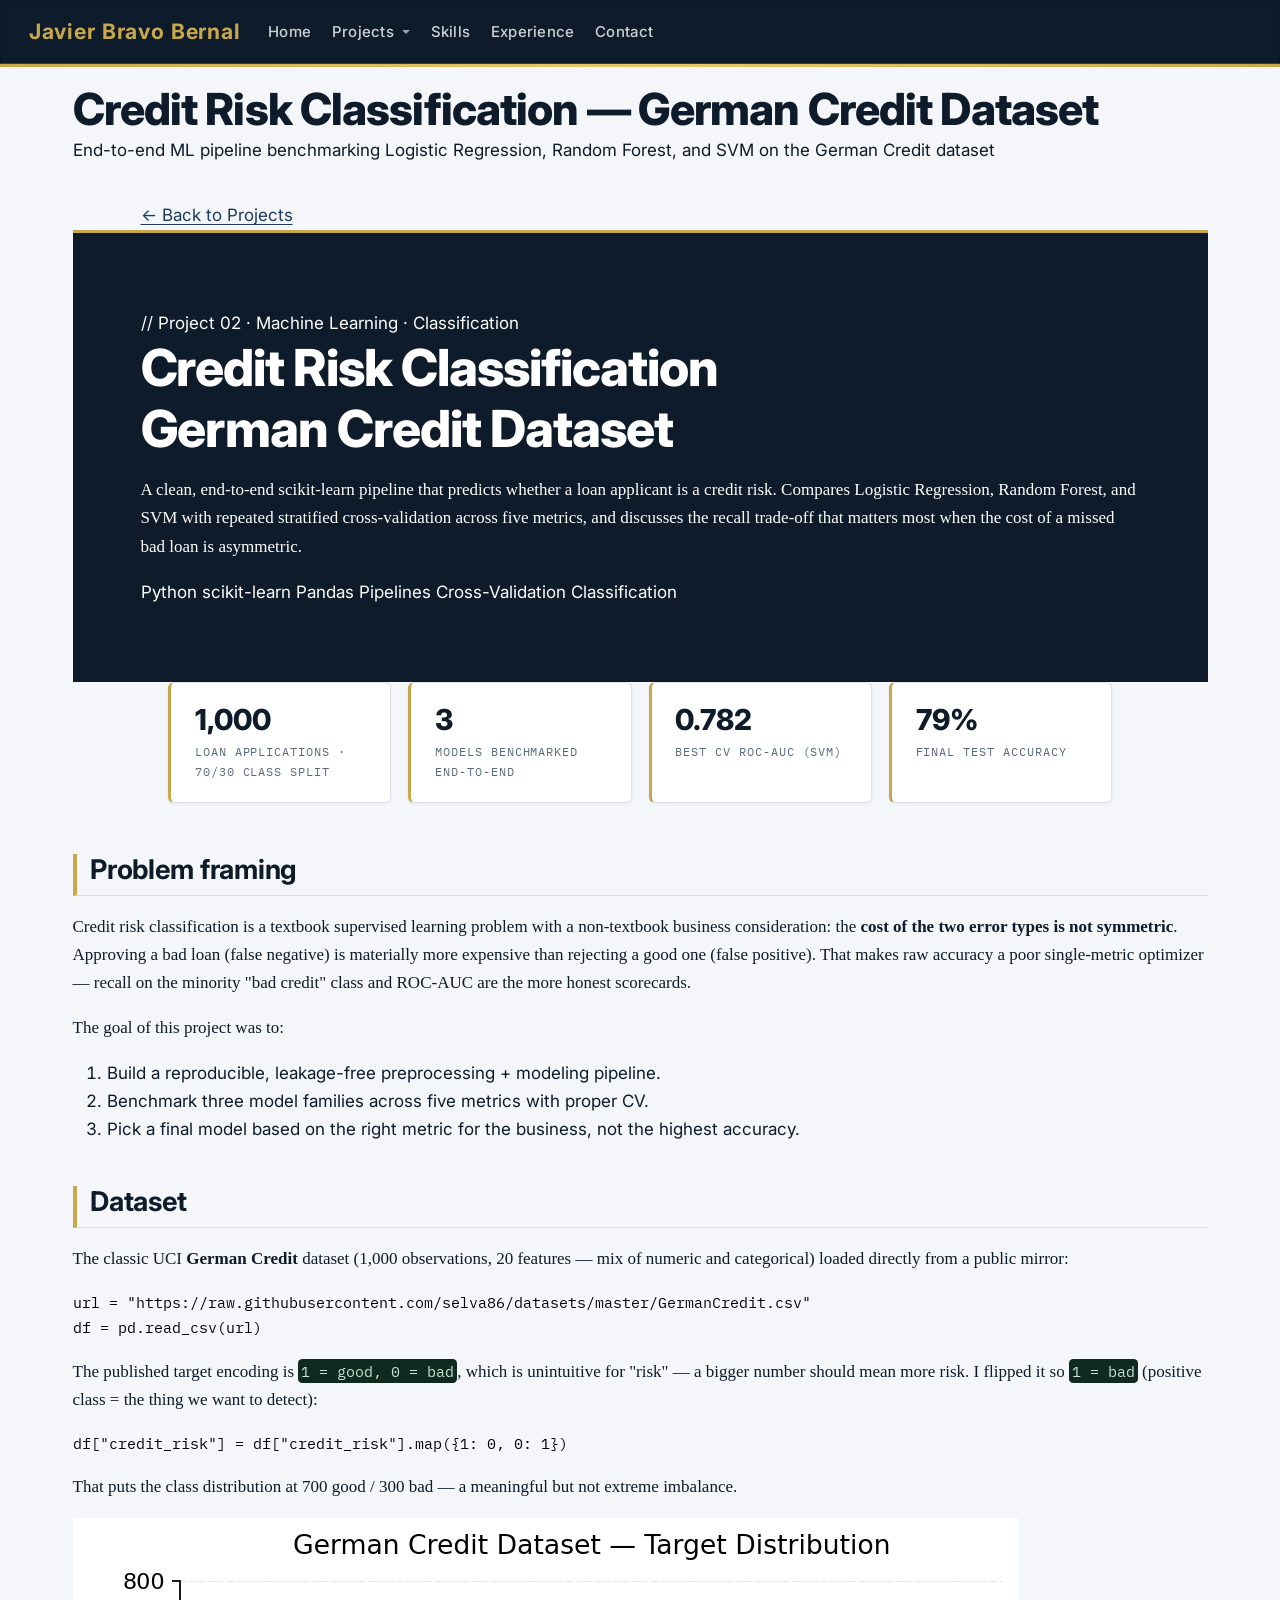
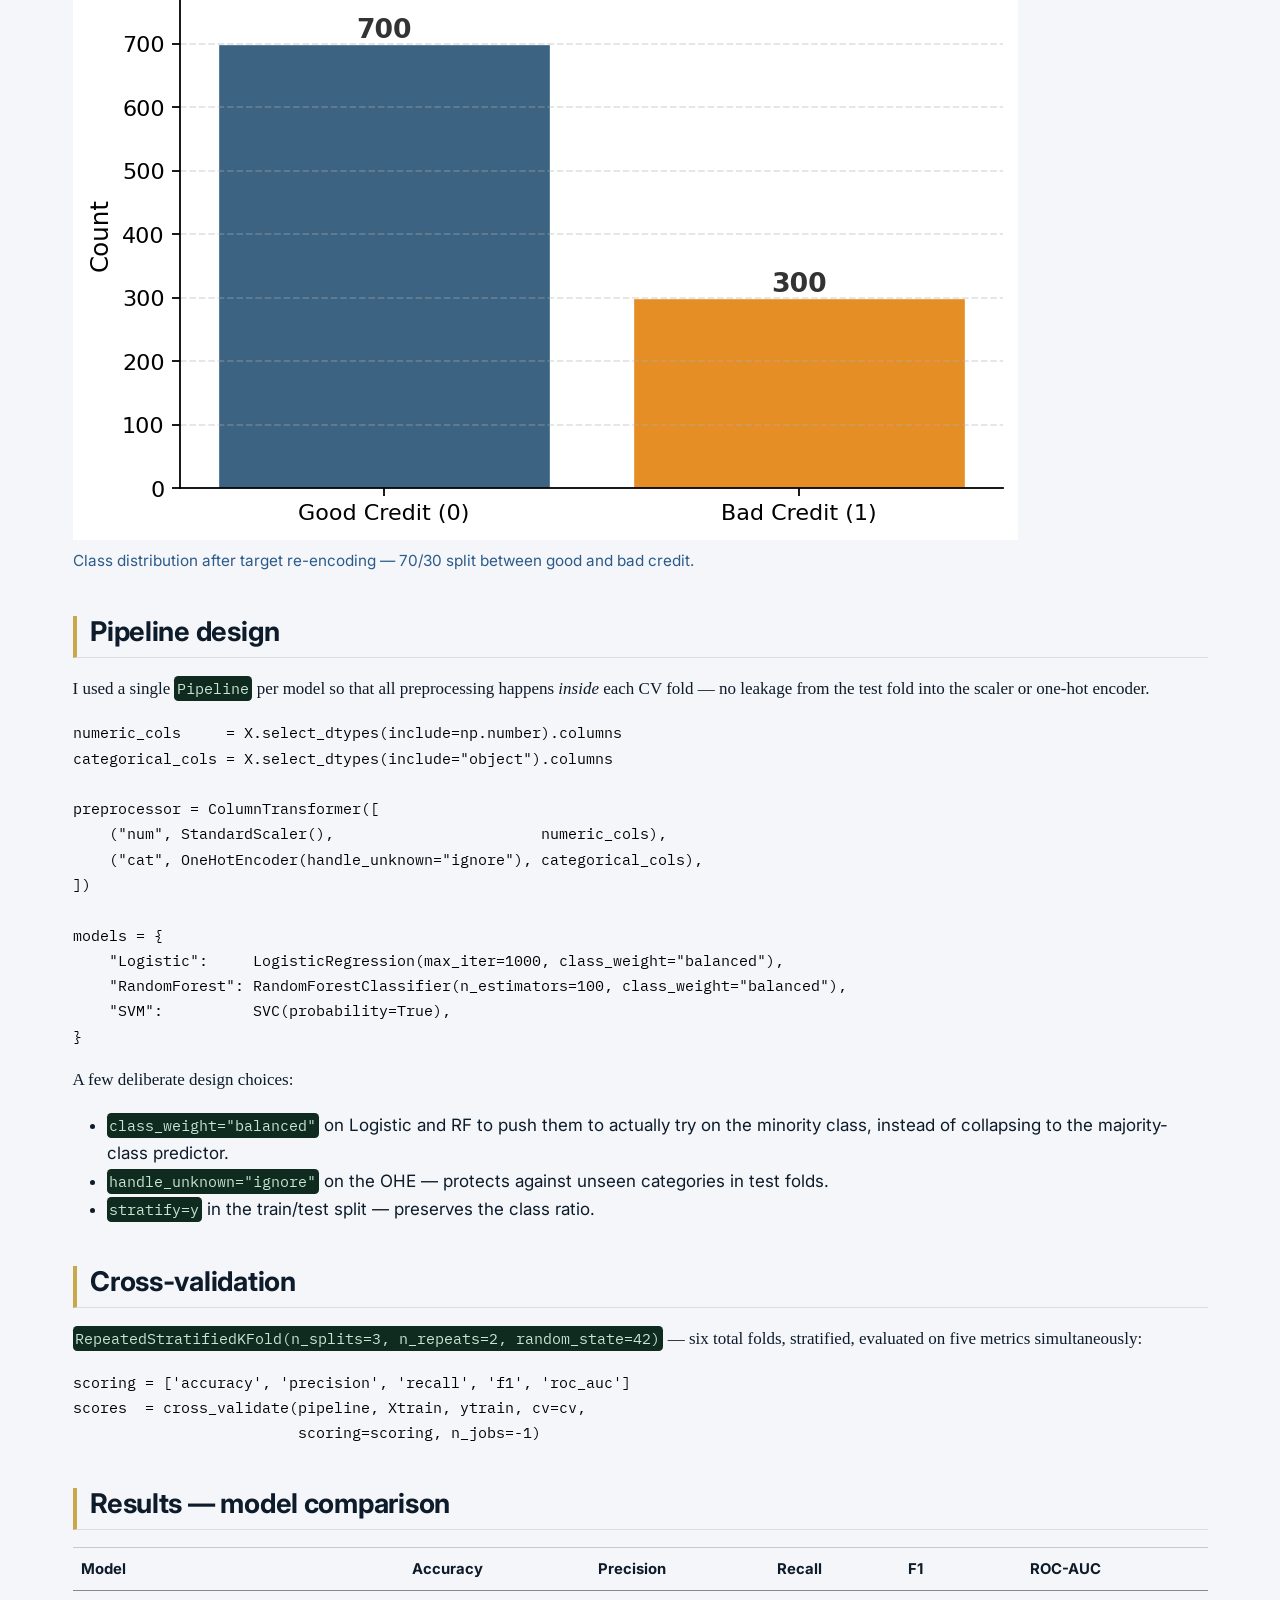
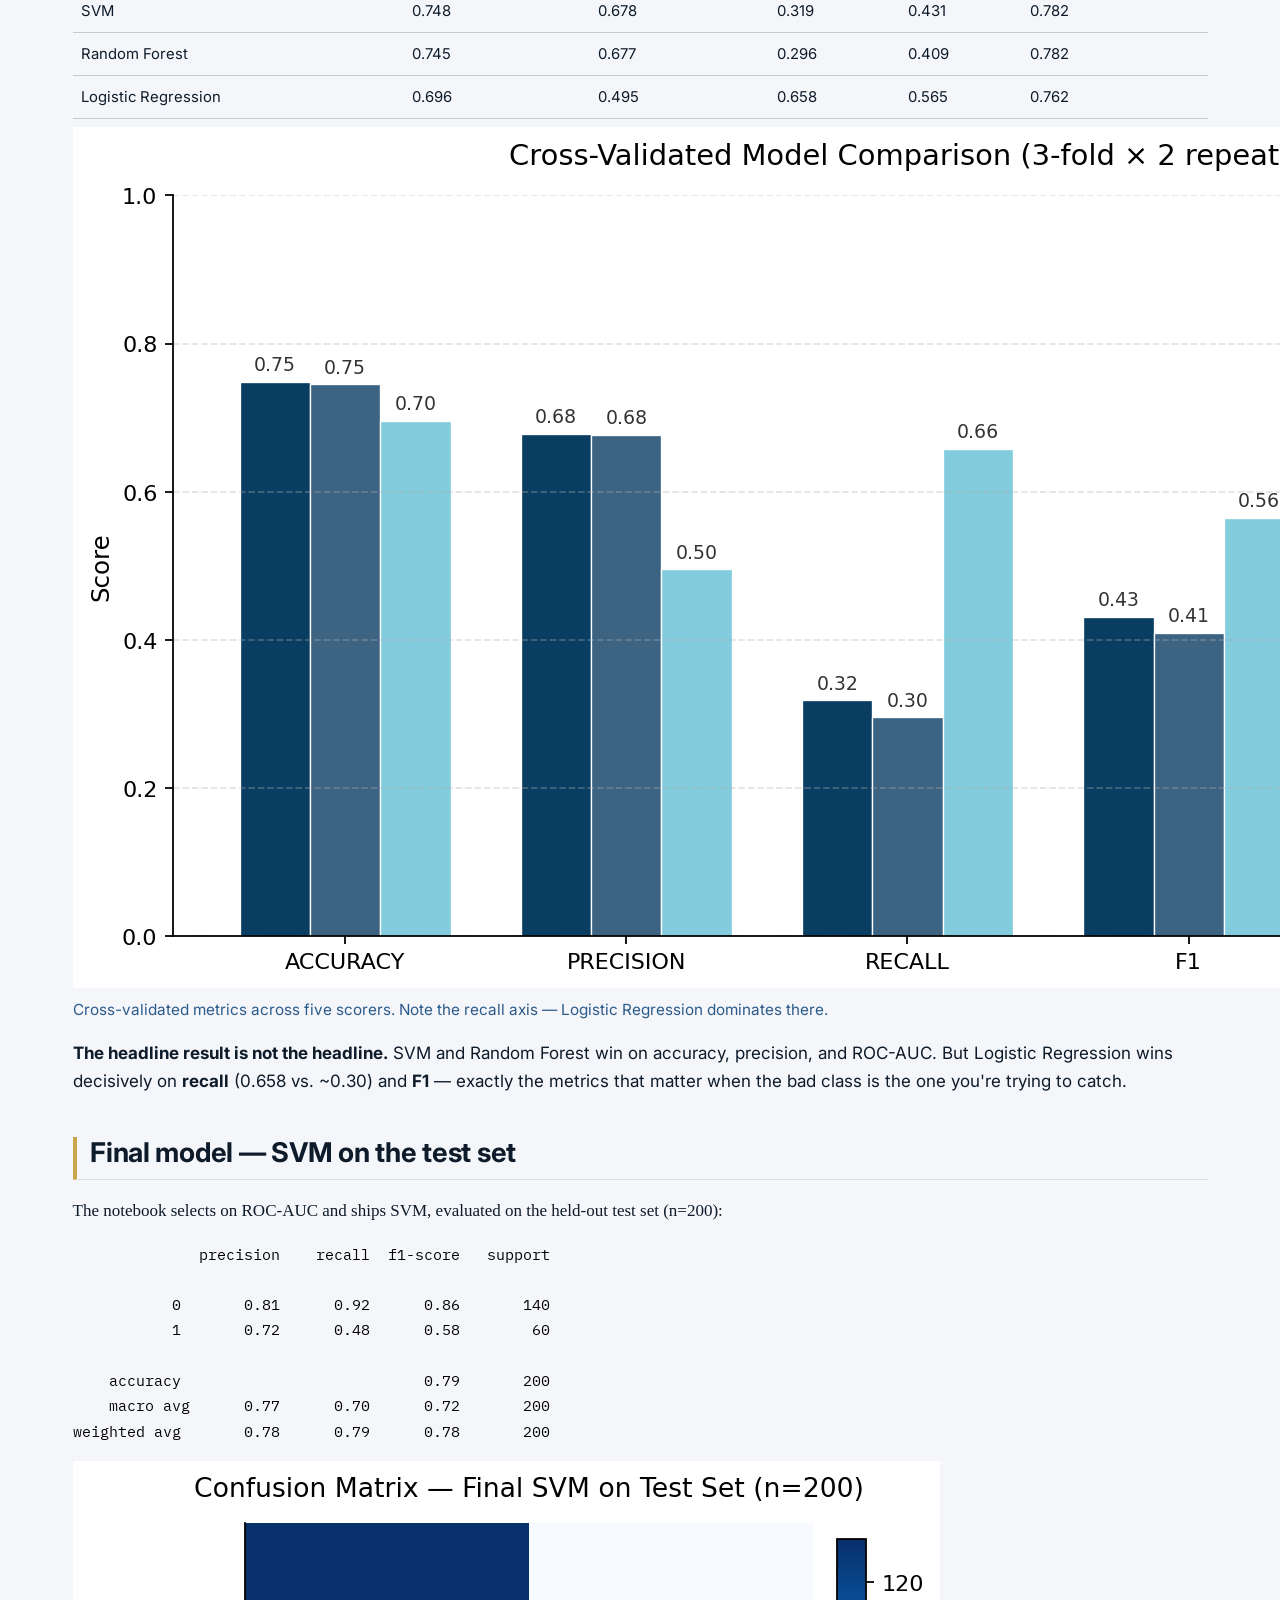
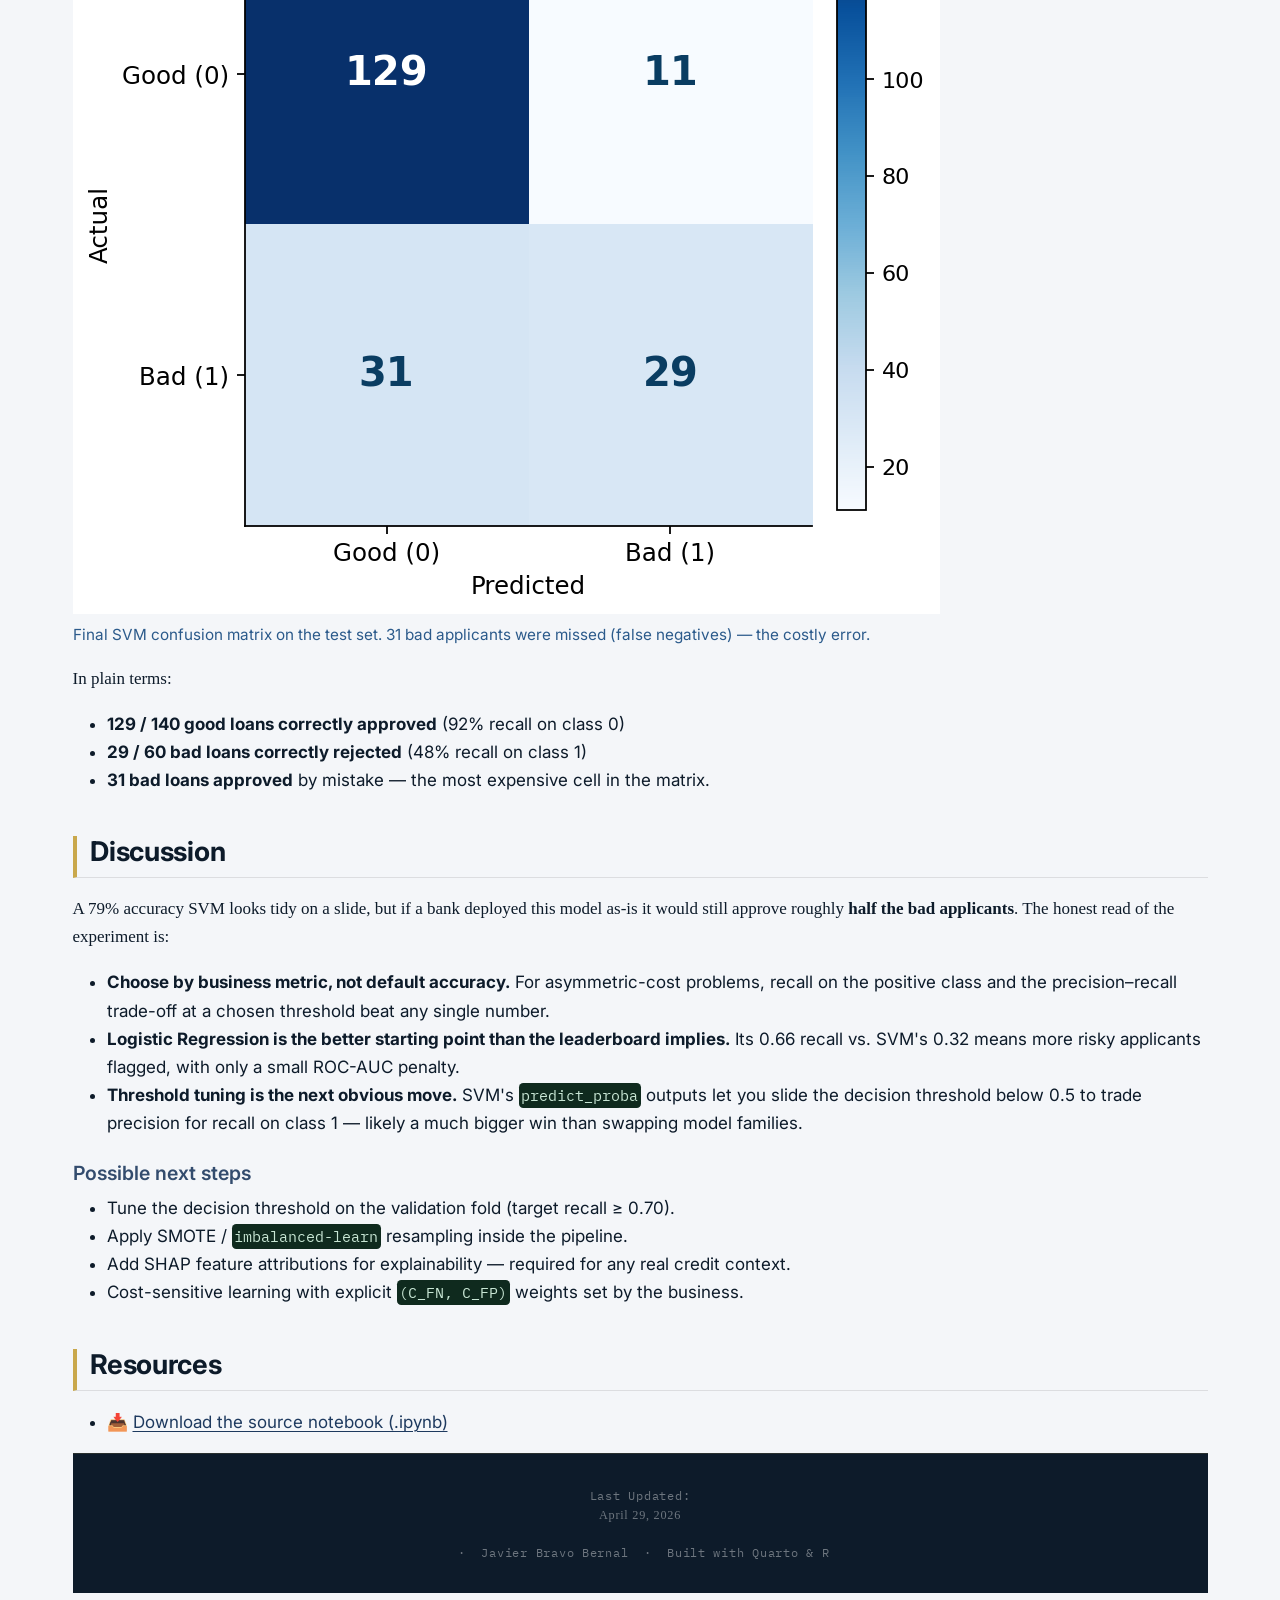
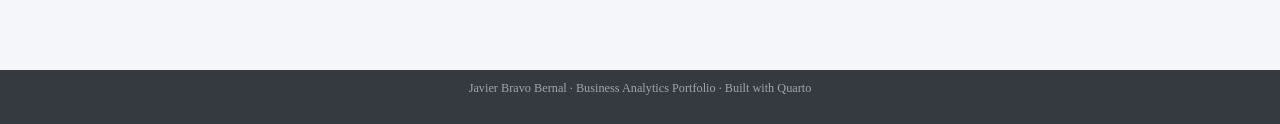
==== commit 38ef7e93: "ver5" ====
--- a/docs/projects/credit-risk.html
+++ b/docs/projects/credit-risk.html
@@ -21,7 +21,6 @@
   margin: 0 0.8em 0.2em -1em; /* quarto-specific, see https://github.com/quarto-dev/quarto-cli/issues/4556 */ 
   vertical-align: middle;
 }
-.display.math{display: block; text-align: center; margin: 0.5rem auto;}
 </style>
 
 
@@ -39,10 +38,10 @@
 <script src="../site_libs/quarto-html/tippy.umd.min.js"></script>
 <script src="../site_libs/quarto-html/anchor.min.js"></script>
 <link href="../site_libs/quarto-html/tippy.css" rel="stylesheet">
-<link href="../site_libs/quarto-html/quarto-syntax-highlighting-ed96de9b727972fe78a7b5d16c58bf87.css" rel="stylesheet" id="quarto-text-highlighting-styles">
+<link href="../site_libs/quarto-html/quarto-syntax-highlighting-8f78bad36740733fa4acb35e15e408cb.css" rel="stylesheet" id="quarto-text-highlighting-styles">
 <script src="../site_libs/bootstrap/bootstrap.min.js"></script>
 <link href="../site_libs/bootstrap/bootstrap-icons.css" rel="stylesheet">
-<link href="../site_libs/bootstrap/bootstrap-93902a540ec147e97c89cb6c27a8df54.min.css" rel="stylesheet" append-hash="true" id="quarto-bootstrap" data-mode="light">
+<link href="../site_libs/bootstrap/bootstrap-c3c9c04b2be52e41969054f776838d09.min.css" rel="stylesheet" append-hash="true" id="quarto-bootstrap" data-mode="light">
 <script id="quarto-search-options" type="application/json">{
   "location": "navbar",
   "copy-button": false,
@@ -95,10 +94,33 @@
     <a class="nav-link" href="../index.html"> 
 <span class="menu-text">Home</span></a>
   </li>  
-  <li class="nav-item">
-    <a class="nav-link" href="../index.html#projects"> 
-<span class="menu-text">Projects</span></a>
+  <li class="nav-item dropdown ">
+    <a class="nav-link dropdown-toggle" href="#" id="nav-menu-projects" role="link" data-bs-toggle="dropdown" aria-expanded="false">
+ <span class="menu-text">Projects</span>
+    </a>
+    <ul class="dropdown-menu" aria-labelledby="nav-menu-projects">    
+        <li>
+    <a class="dropdown-item" href="../projects/numismatica-mexico.html">
+ <span class="dropdown-text">Numismática México — Sales Strategy</span></a>
   </li>  
+        <li>
+    <a class="dropdown-item" href="../projects/credit-risk.html">
+ <span class="dropdown-text">Credit Risk Classification</span></a>
+  </li>  
+        <li>
+    <a class="dropdown-item" href="../projects/mp01.html">
+ <span class="dropdown-text">Campus Diversity After SFFA</span></a>
+  </li>  
+        <li>
+    <a class="dropdown-item" href="../projects/mp02.html">
+ <span class="dropdown-text">American Time Use Survey</span></a>
+  </li>  
+        <li>
+    <a class="dropdown-item" href="../projects/mp03.html">
+ <span class="dropdown-text">US Migration &amp; Reapportionment</span></a>
+  </li>  
+    </ul>
+  </li>
   <li class="nav-item">
     <a class="nav-link" href="../index.html#skills"> 
 <span class="menu-text">Skills</span></a>
@@ -384,7 +406,7 @@
 
   <h2 class="anchored">Resources</h2>
   <ul>
-    <li>📥 <a href="../projects/files/creditriskproject.html">Download the source notebook (.ipynb)</a></li>
+    <li>📥 <a href="files/creditriskproject.ipynb">Download the source notebook (.ipynb)</a></li>
   </ul>
 
 </div>
@@ -799,6 +821,19 @@
   });
   </script>
 </div> <!-- /content -->
+<footer class="footer">
+  <div class="nav-footer">
+    <div class="nav-footer-left">
+      &nbsp;
+    </div>   
+    <div class="nav-footer-center">
+<p>Javier Bravo Bernal · Business Analytics Portfolio · Built with Quarto</p>
+</div>
+    <div class="nav-footer-right">
+      &nbsp;
+    </div>
+  </div>
+</footer>
 
 
 
--- a/docs/site_libs/quarto-html/quarto-syntax-highlighting-8f78bad36740733fa4acb35e15e408cb.css
+++ b/docs/site_libs/quarto-html/quarto-syntax-highlighting-8f78bad36740733fa4acb35e15e408cb.css
@@ -0,0 +1,236 @@
+/* quarto syntax highlight colors */
+:root {
+  --quarto-hl-ot-color: #003B4F;
+  --quarto-hl-at-color: #657422;
+  --quarto-hl-ss-color: #20794D;
+  --quarto-hl-an-color: #5E5E5E;
+  --quarto-hl-fu-color: #4758AB;
+  --quarto-hl-st-color: #20794D;
+  --quarto-hl-cf-color: #003B4F;
+  --quarto-hl-op-color: #5E5E5E;
+  --quarto-hl-er-color: #AD0000;
+  --quarto-hl-bn-color: #AD0000;
+  --quarto-hl-al-color: #AD0000;
+  --quarto-hl-va-color: #111111;
+  --quarto-hl-bu-color: inherit;
+  --quarto-hl-ex-color: inherit;
+  --quarto-hl-pp-color: #AD0000;
+  --quarto-hl-in-color: #5E5E5E;
+  --quarto-hl-vs-color: #20794D;
+  --quarto-hl-wa-color: #5E5E5E;
+  --quarto-hl-do-color: #5E5E5E;
+  --quarto-hl-im-color: #00769E;
+  --quarto-hl-ch-color: #20794D;
+  --quarto-hl-dt-color: #AD0000;
+  --quarto-hl-fl-color: #AD0000;
+  --quarto-hl-co-color: #5E5E5E;
+  --quarto-hl-cv-color: #5E5E5E;
+  --quarto-hl-cn-color: #8f5902;
+  --quarto-hl-sc-color: #5E5E5E;
+  --quarto-hl-dv-color: #AD0000;
+  --quarto-hl-kw-color: #003B4F;
+}
+
+/* other quarto variables */
+:root {
+  --quarto-font-monospace: "IBM Plex Mono", monospace;
+}
+
+/* syntax highlight based on Pandoc's rules */
+pre > code.sourceCode > span {
+  color: #003B4F;
+}
+
+code.sourceCode > span {
+  color: #003B4F;
+}
+
+div.sourceCode,
+div.sourceCode pre.sourceCode {
+  color: #003B4F;
+}
+
+/* Normal */
+code span {
+  color: #003B4F;
+}
+
+/* Alert */
+code span.al {
+  color: #AD0000;
+  font-style: inherit;
+}
+
+/* Annotation */
+code span.an {
+  color: #5E5E5E;
+  font-style: inherit;
+}
+
+/* Attribute */
+code span.at {
+  color: #657422;
+  font-style: inherit;
+}
+
+/* BaseN */
+code span.bn {
+  color: #AD0000;
+  font-style: inherit;
+}
+
+/* BuiltIn */
+code span.bu {
+  font-style: inherit;
+}
+
+/* ControlFlow */
+code span.cf {
+  color: #003B4F;
+  font-weight: bold;
+  font-style: inherit;
+}
+
+/* Char */
+code span.ch {
+  color: #20794D;
+  font-style: inherit;
+}
+
+/* Constant */
+code span.cn {
+  color: #8f5902;
+  font-style: inherit;
+}
+
+/* Comment */
+code span.co {
+  color: #5E5E5E;
+  font-style: inherit;
+}
+
+/* CommentVar */
+code span.cv {
+  color: #5E5E5E;
+  font-style: italic;
+}
+
+/* Documentation */
+code span.do {
+  color: #5E5E5E;
+  font-style: italic;
+}
+
+/* DataType */
+code span.dt {
+  color: #AD0000;
+  font-style: inherit;
+}
+
+/* DecVal */
+code span.dv {
+  color: #AD0000;
+  font-style: inherit;
+}
+
+/* Error */
+code span.er {
+  color: #AD0000;
+  font-style: inherit;
+}
+
+/* Extension */
+code span.ex {
+  font-style: inherit;
+}
+
+/* Float */
+code span.fl {
+  color: #AD0000;
+  font-style: inherit;
+}
+
+/* Function */
+code span.fu {
+  color: #4758AB;
+  font-style: inherit;
+}
+
+/* Import */
+code span.im {
+  color: #00769E;
+  font-style: inherit;
+}
+
+/* Information */
+code span.in {
+  color: #5E5E5E;
+  font-style: inherit;
+}
+
+/* Keyword */
+code span.kw {
+  color: #003B4F;
+  font-weight: bold;
+  font-style: inherit;
+}
+
+/* Operator */
+code span.op {
+  color: #5E5E5E;
+  font-style: inherit;
+}
+
+/* Other */
+code span.ot {
+  color: #003B4F;
+  font-style: inherit;
+}
+
+/* Preprocessor */
+code span.pp {
+  color: #AD0000;
+  font-style: inherit;
+}
+
+/* SpecialChar */
+code span.sc {
+  color: #5E5E5E;
+  font-style: inherit;
+}
+
+/* SpecialString */
+code span.ss {
+  color: #20794D;
+  font-style: inherit;
+}
+
+/* String */
+code span.st {
+  color: #20794D;
+  font-style: inherit;
+}
+
+/* Variable */
+code span.va {
+  color: #111111;
+  font-style: inherit;
+}
+
+/* VerbatimString */
+code span.vs {
+  color: #20794D;
+  font-style: inherit;
+}
+
+/* Warning */
+code span.wa {
+  color: #5E5E5E;
+  font-style: italic;
+}
+
+.prevent-inlining {
+  content: "</";
+}
+
+/*# sourceMappingURL=0b1d6704141e399972c5abff007032a1.css.map */
